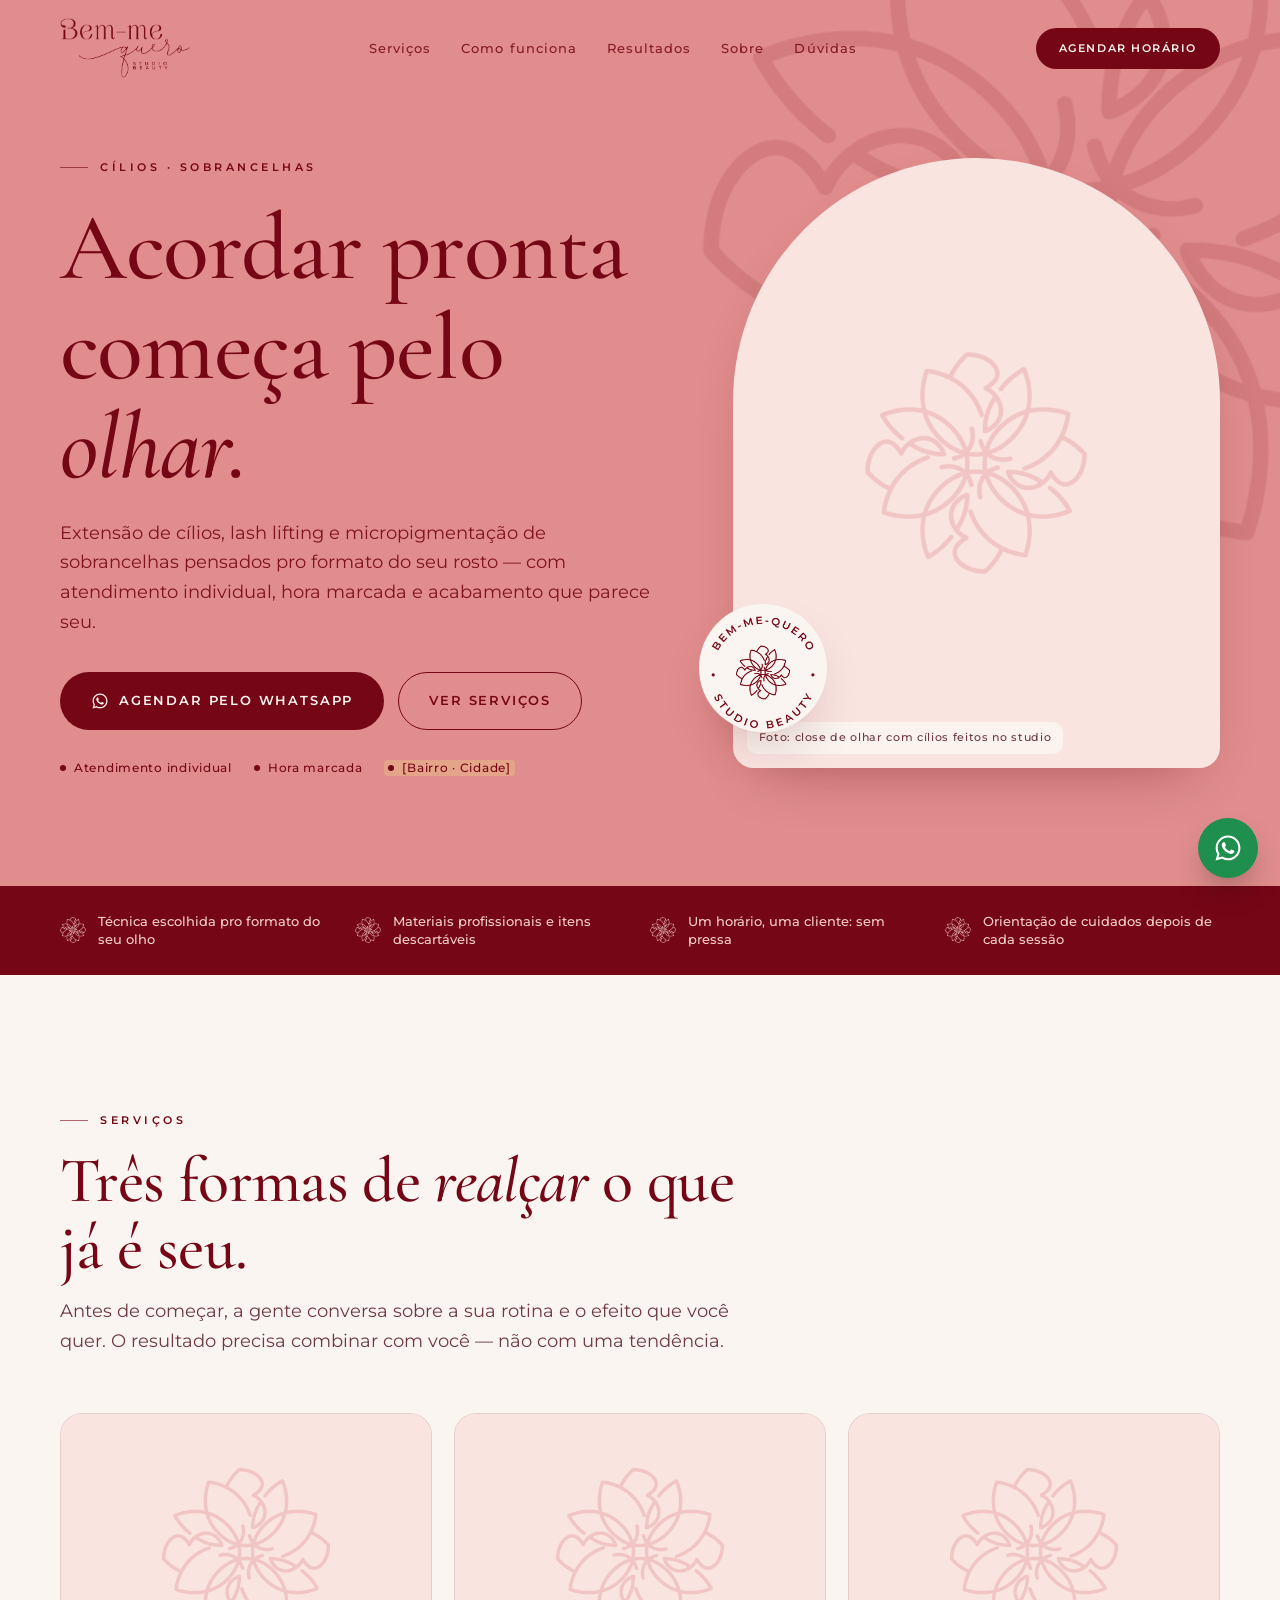
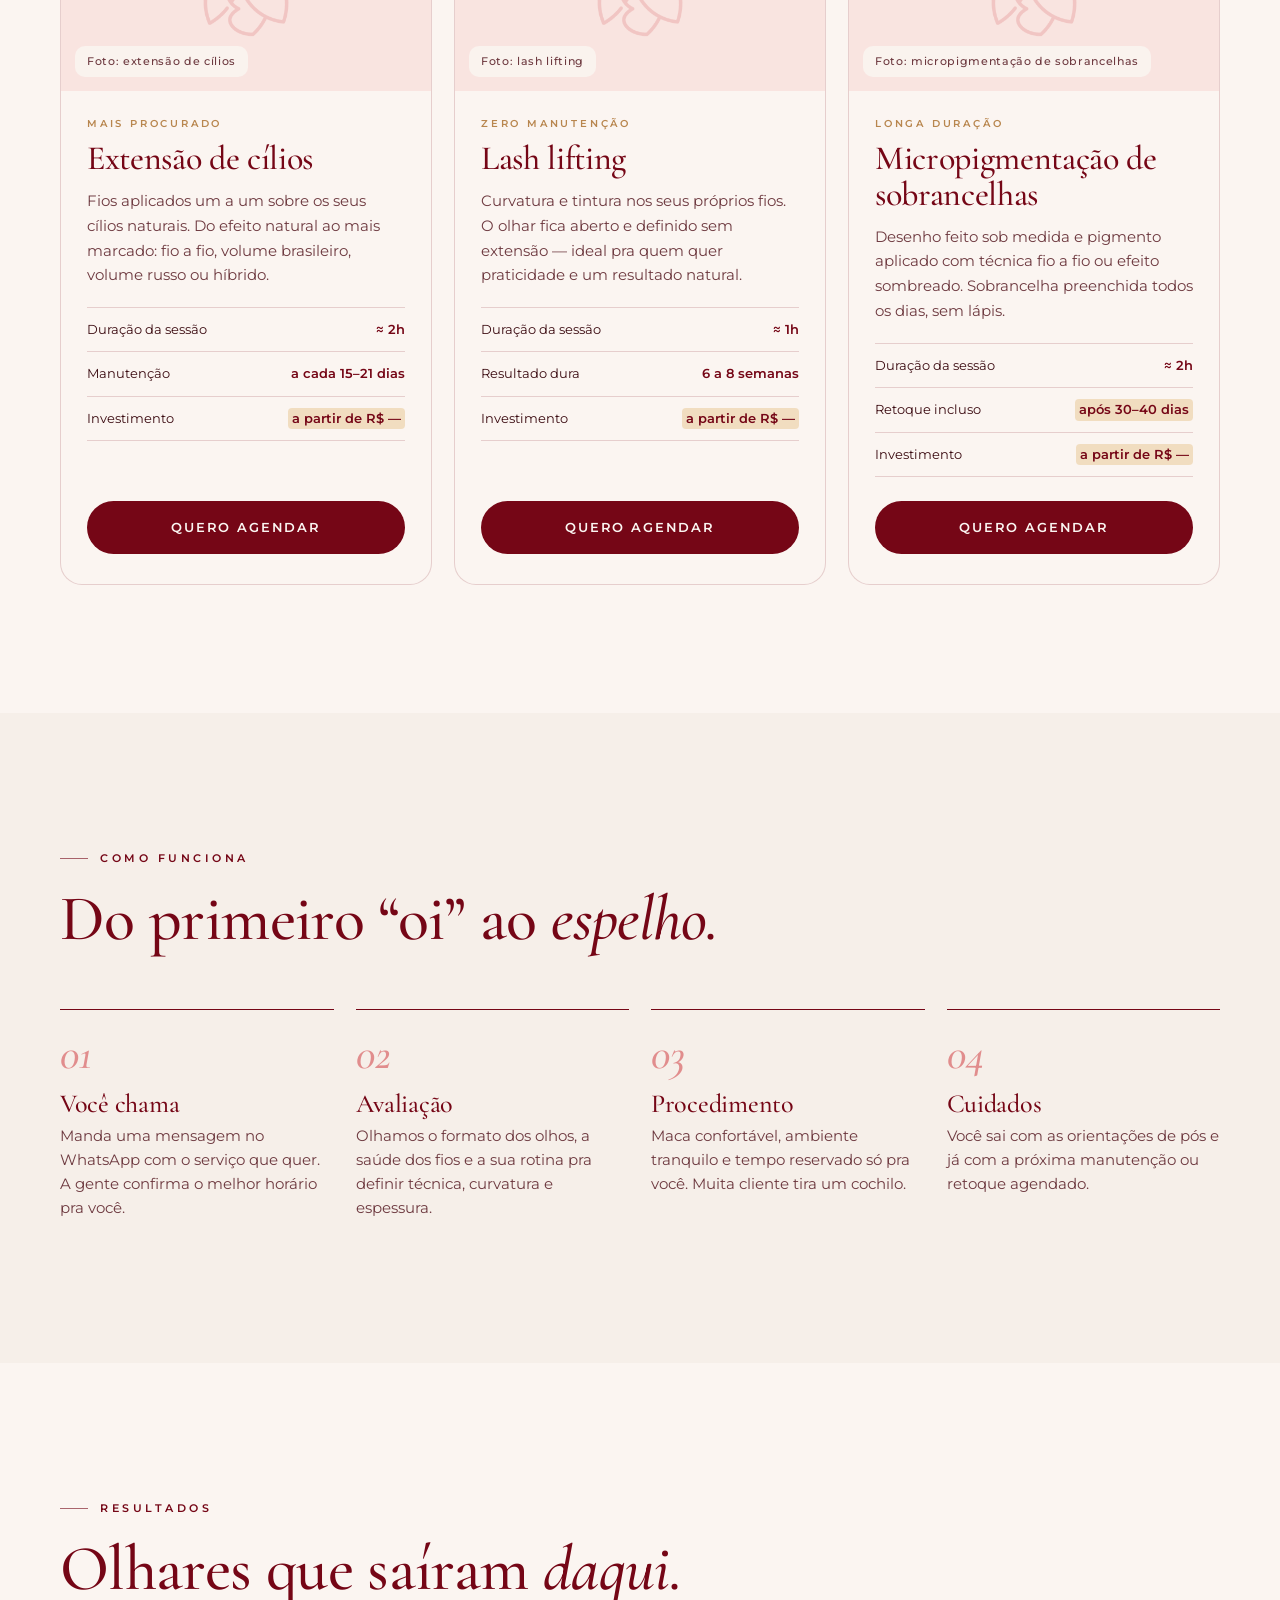
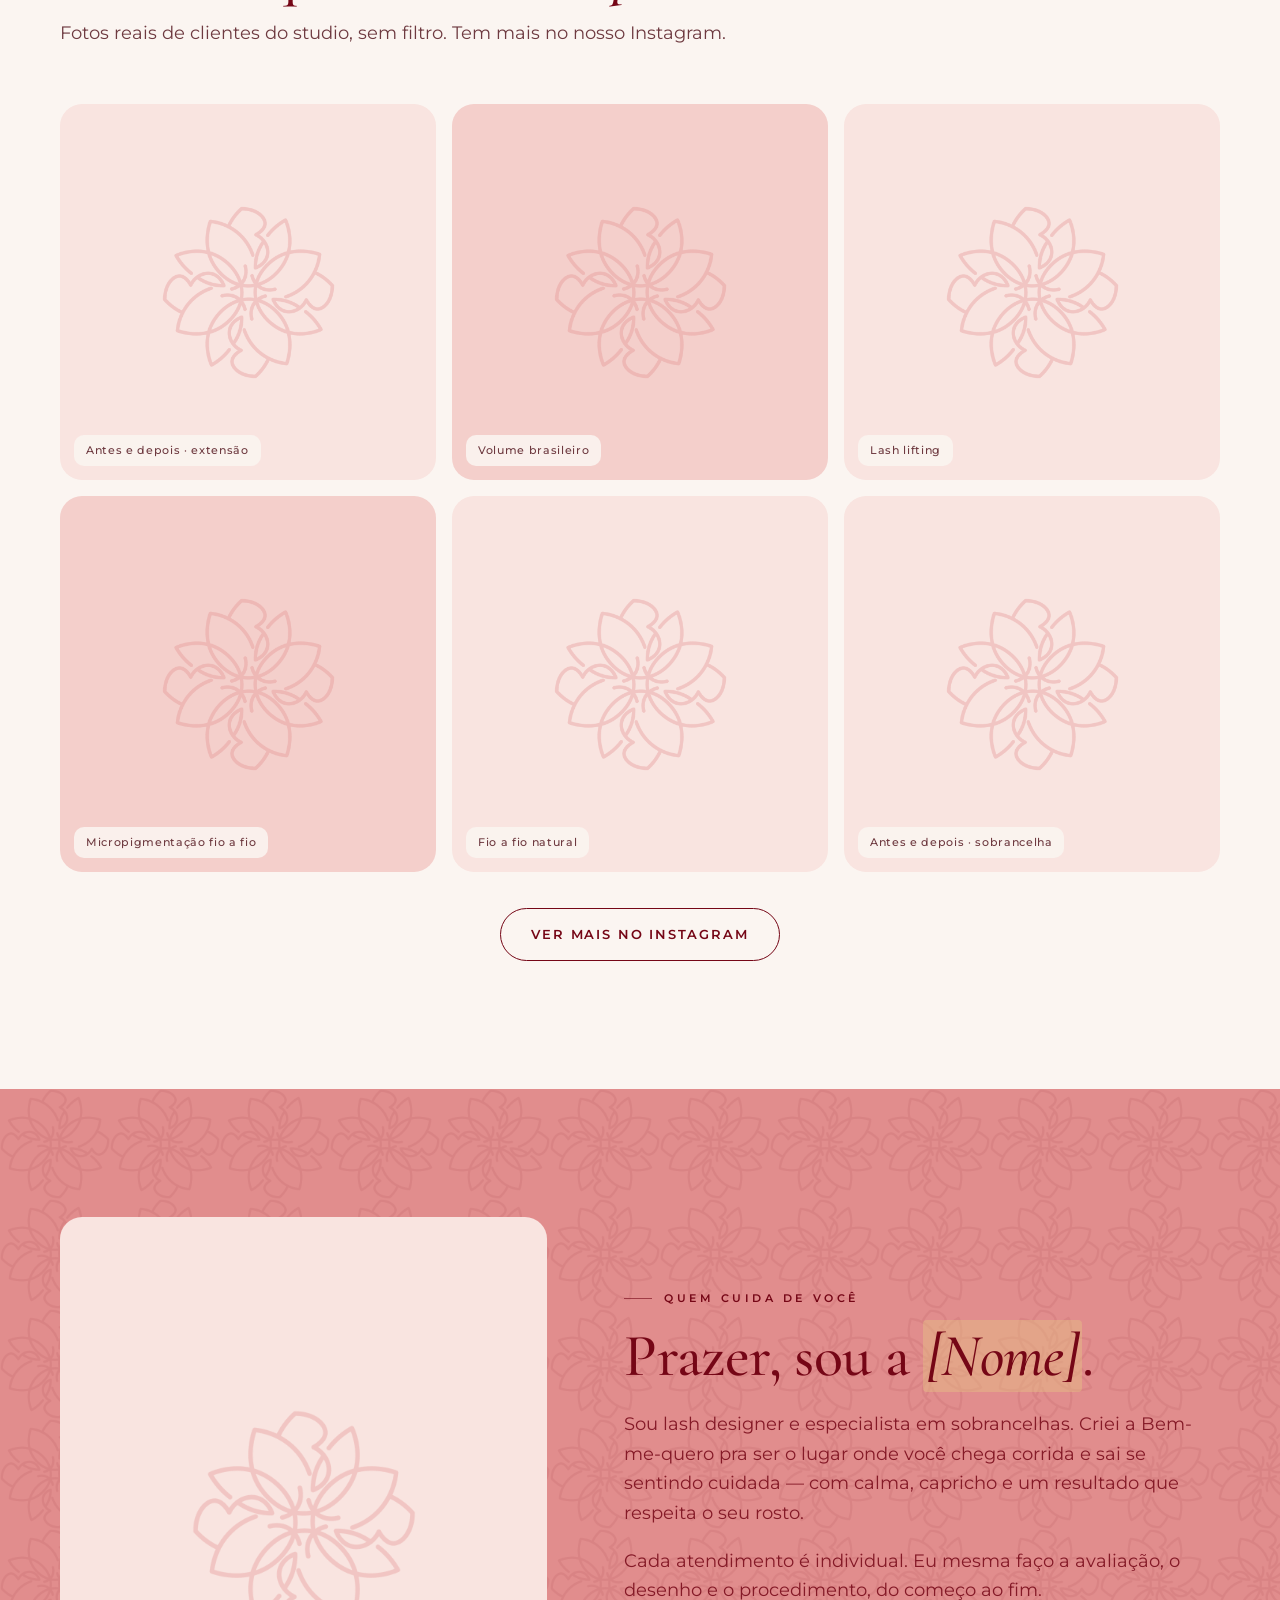
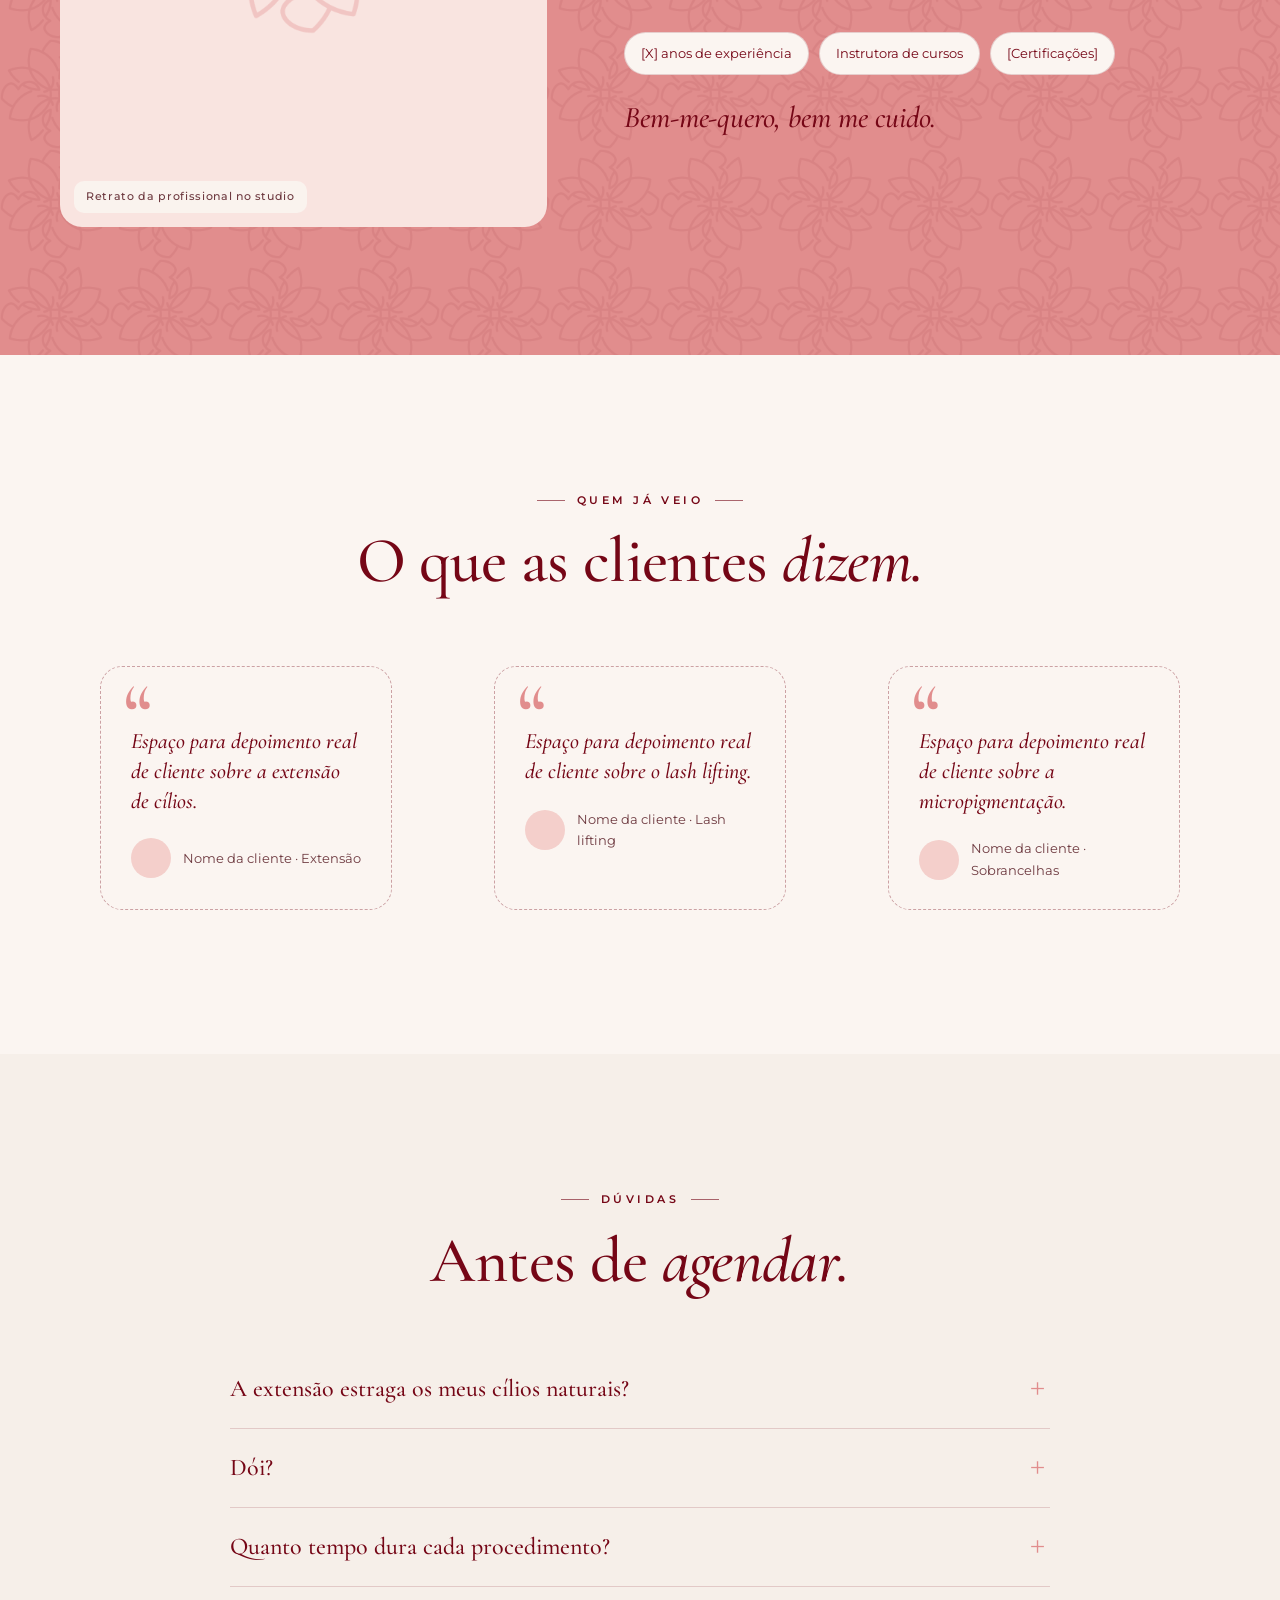
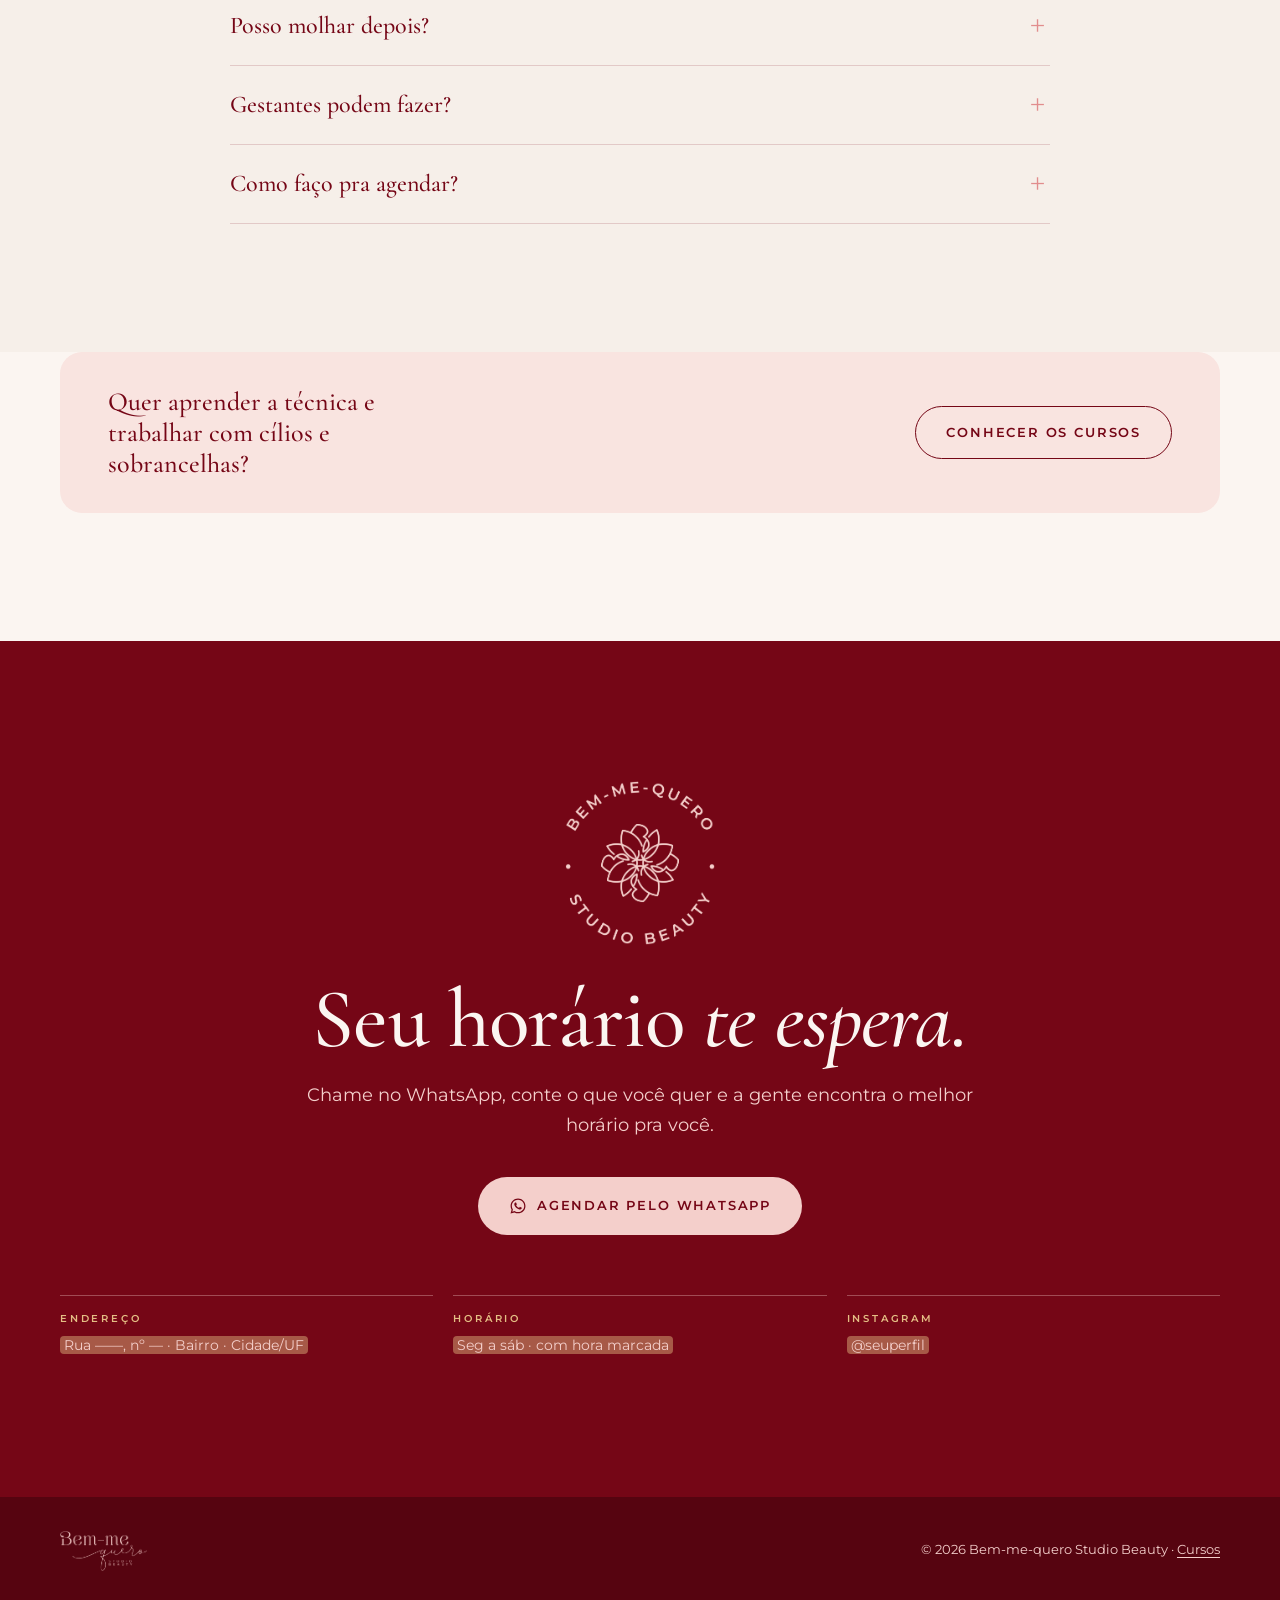
==== index.html @ b0e34afb "LPs Bem-me-quero: serviços e cursos Co-Authored-By: Claude Opus 5.5 <noreply@anthropic.com>" ====
<!doctype html>
<html lang="pt-BR">
<head>
  <meta charset="utf-8">
  <meta name="viewport" content="width=device-width, initial-scale=1">
  <title>Bem-me-quero Studio Beauty · Cílios e sobrancelhas</title>
  <!-- TODO: trocar [CIDADE] pela cidade/bairro do studio -->
  <meta name="description" content="Extensão de cílios, lash lifting e micropigmentação de sobrancelhas com atendimento individual e hora marcada. Agende pelo WhatsApp.">
  <meta name="theme-color" content="#E18D8D">
  <link rel="icon" href="assets/brand/flor-bordo.png">
  <meta property="og:title" content="Bem-me-quero Studio Beauty">
  <meta property="og:description" content="Cílios e sobrancelhas feitos pro seu olhar. Agende pelo WhatsApp.">
  <meta property="og:image" content="assets/brand/logo-bordo.png">
  <link rel="preconnect" href="https://fonts.googleapis.com">
  <link rel="preconnect" href="https://fonts.gstatic.com" crossorigin>
  <link href="https://fonts.googleapis.com/css2?family=Cormorant+Garamond:ital,wght@0,500;0,600;1,500&family=Montserrat:wght@400;500;600&display=swap" rel="stylesheet">
  <link rel="stylesheet" href="styles.css">
</head>
<body>

<svg width="0" height="0" style="position:absolute" aria-hidden="true">
  <symbol id="i-wa" viewBox="0 0 24 24"><path fill="currentColor" d="M12.04 2C6.58 2 2.13 6.45 2.13 11.91c0 1.75.46 3.45 1.32 4.95L2.05 22l5.25-1.38a9.9 9.9 0 0 0 4.74 1.21c5.46 0 9.91-4.45 9.91-9.91S17.5 2 12.04 2Zm0 18.15a8.2 8.2 0 0 1-4.2-1.15l-.3-.18-3.12.82.83-3.04-.2-.31a8.2 8.2 0 0 1-1.26-4.38c0-4.54 3.7-8.24 8.25-8.24 4.54 0 8.24 3.7 8.24 8.24 0 4.55-3.7 8.24-8.24 8.24Zm4.52-6.16c-.25-.12-1.47-.72-1.7-.8-.22-.09-.39-.13-.55.12-.17.25-.64.8-.78.97-.14.16-.29.18-.54.06-.25-.12-1.05-.39-1.99-1.23-.74-.66-1.23-1.47-1.38-1.72-.14-.25-.01-.38.11-.5.11-.11.25-.29.37-.43.13-.15.17-.25.25-.42.08-.16.04-.31-.02-.43-.06-.12-.55-1.33-.76-1.82-.2-.48-.4-.41-.55-.42h-.47c-.16 0-.43.06-.66.31-.22.25-.86.85-.86 2.07 0 1.22.89 2.4 1.01 2.56.12.17 1.75 2.67 4.23 3.74.59.26 1.05.41 1.41.52.59.19 1.13.16 1.56.1.48-.07 1.47-.6 1.67-1.18.21-.58.21-1.07.14-1.18-.06-.1-.22-.16-.47-.28Z"/></symbol>
</svg>

<header class="nav">
  <div class="wrap">
    <a class="nav-logo" href="#topo" aria-label="Bem-me-quero Studio Beauty — início">
      <img class="logo-on-light" src="assets/brand/wordmark-bordo.png" alt="Bem-me-quero Studio Beauty">
    </a>
    <nav aria-label="Principal">
      <ul class="nav-links">
        <li><a href="#servicos">Serviços</a></li>
        <li><a href="#como-funciona">Como funciona</a></li>
        <li><a href="#resultados">Resultados</a></li>
        <li><a href="#sobre">Sobre</a></li>
        <li><a href="#duvidas">Dúvidas</a></li>
      </ul>
    </nav>
    <a class="btn btn-primary" data-wa="Olá! Vim pelo site e quero agendar um horário na Bem-me-quero.">Agendar horário</a>
    <button class="nav-toggle" aria-label="Abrir menu" aria-expanded="false">
      <svg viewBox="0 0 24 24" fill="none" stroke="currentColor" stroke-width="1.5"><path d="M4 7h16M4 12h16M4 17h16"/></svg>
    </button>
  </div>
</header>

<main id="topo">

  <!-- ============ HERO ============ -->
  <section class="hero hero--rosa">
    <img class="hero-flower" src="assets/brand/flor-bordo.png" alt="" aria-hidden="true">
    <div class="wrap">
      <div>
        <span class="eyebrow">Cílios · Sobrancelhas</span>
        <h1>Acordar pronta começa pelo <em>olhar.</em></h1>
        <p class="lead">Extensão de cílios, lash lifting e micropigmentação de sobrancelhas pensados pro formato do seu rosto — com atendimento individual, hora marcada e acabamento que parece seu.</p>
        <div class="hero-ctas">
          <a class="btn btn-primary" data-wa="Olá! Vim pelo site e quero agendar um horário na Bem-me-quero.">
            <svg><use href="#i-wa"/></svg> Agendar pelo WhatsApp
          </a>
          <a class="btn btn-ghost" href="#servicos">Ver serviços</a>
        </div>
        <div class="hero-meta">
          <span>Atendimento individual</span>
          <span>Hora marcada</span>
          <span class="todo">[Bairro · Cidade]</span>
        </div>
      </div>
      <div class="hero-media">
        <!-- TODO: foto real — close de olhar com extensão feita no studio (vertical 4:5) -->
        <div class="ph"><span>Foto: close de olhar com cílios feitos no studio</span></div>
        <div class="hero-badge"><img src="assets/brand/selo-bordo.png" alt=""></div>
      </div>
    </div>
  </section>

  <!-- ============ GARANTIAS ============ -->
  <section class="trust" aria-label="Diferenciais">
    <div class="wrap">
      <ul>
        <li><img src="assets/brand/flor-rosa.png" alt="">Técnica escolhida pro formato do seu olho</li>
        <li><img src="assets/brand/flor-rosa.png" alt="">Materiais profissionais e itens descartáveis</li>
        <li><img src="assets/brand/flor-rosa.png" alt="">Um horário, uma cliente: sem pressa</li>
        <li><img src="assets/brand/flor-rosa.png" alt="">Orientação de cuidados depois de cada sessão</li>
      </ul>
    </div>
  </section>

  <!-- ============ SERVIÇOS ============ -->
  <section class="section" id="servicos">
    <div class="wrap">
      <div class="section-head reveal">
        <span class="eyebrow">Serviços</span>
        <h2>Três formas de <em>realçar</em> o que já é seu.</h2>
        <p class="lead">Antes de começar, a gente conversa sobre a sua rotina e o efeito que você quer. O resultado precisa combinar com você — não com uma tendência.</p>
      </div>

      <!-- TODO: confirmar tempos, durabilidade e valores com a cliente -->
      <div class="cards">
        <article class="card reveal">
          <div class="ph"><span>Foto: extensão de cílios</span></div>
          <div class="card-body">
            <span class="card-tag">Mais procurado</span>
            <h3>Extensão de cílios</h3>
            <p>Fios aplicados um a um sobre os seus cílios naturais. Do efeito natural ao mais marcado: fio a fio, volume brasileiro, volume russo ou híbrido.</p>
            <ul class="facts">
              <li>Duração da sessão <b>≈ 2h</b></li>
              <li>Manutenção <b>a cada 15–21 dias</b></li>
              <li>Investimento <b class="todo">a partir de R$ —</b></li>
            </ul>
            <a class="btn btn-primary btn-block" data-wa="Olá! Quero agendar uma EXTENSÃO DE CÍLIOS. Quais horários vocês têm?">Quero agendar</a>
          </div>
        </article>

        <article class="card reveal">
          <div class="ph"><span>Foto: lash lifting</span></div>
          <div class="card-body">
            <span class="card-tag">Zero manutenção</span>
            <h3>Lash lifting</h3>
            <p>Curvatura e tintura nos seus próprios fios. O olhar fica aberto e definido sem extensão — ideal pra quem quer praticidade e um resultado natural.</p>
            <ul class="facts">
              <li>Duração da sessão <b>≈ 1h</b></li>
              <li>Resultado dura <b>6 a 8 semanas</b></li>
              <li>Investimento <b class="todo">a partir de R$ —</b></li>
            </ul>
            <a class="btn btn-primary btn-block" data-wa="Olá! Quero agendar um LASH LIFTING. Quais horários vocês têm?">Quero agendar</a>
          </div>
        </article>

        <article class="card reveal">
          <div class="ph"><span>Foto: micropigmentação de sobrancelhas</span></div>
          <div class="card-body">
            <span class="card-tag">Longa duração</span>
            <h3>Micropigmentação de sobrancelhas</h3>
            <p>Desenho feito sob medida e pigmento aplicado com técnica fio a fio ou efeito sombreado. Sobrancelha preenchida todos os dias, sem lápis.</p>
            <ul class="facts">
              <li>Duração da sessão <b>≈ 2h</b></li>
              <li>Retoque incluso <b class="todo">após 30–40 dias</b></li>
              <li>Investimento <b class="todo">a partir de R$ —</b></li>
            </ul>
            <a class="btn btn-primary btn-block" data-wa="Olá! Quero saber mais sobre MICROPIGMENTAÇÃO DE SOBRANCELHAS e agendar uma avaliação.">Quero agendar</a>
          </div>
        </article>
      </div>
    </div>
  </section>

  <!-- ============ COMO FUNCIONA ============ -->
  <section class="section bg-papel" id="como-funciona">
    <div class="wrap">
      <div class="section-head reveal">
        <span class="eyebrow">Como funciona</span>
        <h2>Do primeiro “oi” ao <em>espelho.</em></h2>
      </div>
      <ol class="steps reveal">
        <li><h3>Você chama</h3><p>Manda uma mensagem no WhatsApp com o serviço que quer. A gente confirma o melhor horário pra você.</p></li>
        <li><h3>Avaliação</h3><p>Olhamos o formato dos olhos, a saúde dos fios e a sua rotina pra definir técnica, curvatura e espessura.</p></li>
        <li><h3>Procedimento</h3><p>Maca confortável, ambiente tranquilo e tempo reservado só pra você. Muita cliente tira um cochilo.</p></li>
        <li><h3>Cuidados</h3><p>Você sai com as orientações de pós e já com a próxima manutenção ou retoque agendado.</p></li>
      </ol>
    </div>
  </section>

  <!-- ============ RESULTADOS ============ -->
  <section class="section" id="resultados">
    <div class="wrap">
      <div class="section-head reveal">
        <span class="eyebrow">Resultados</span>
        <h2>Olhares que saíram <em>daqui.</em></h2>
        <p class="lead">Fotos reais de clientes do studio, sem filtro. Tem mais no nosso Instagram.</p>
      </div>
      <!-- TODO: 6 fotos reais (quadradas) com autorização das clientes -->
      <div class="gallery reveal">
        <div class="ph"><span>Antes e depois · extensão</span></div>
        <div class="ph"><span>Volume brasileiro</span></div>
        <div class="ph"><span>Lash lifting</span></div>
        <div class="ph"><span>Micropigmentação fio a fio</span></div>
        <div class="ph"><span>Fio a fio natural</span></div>
        <div class="ph"><span>Antes e depois · sobrancelha</span></div>
      </div>
      <div class="center" style="margin-top:36px">
        <a class="btn btn-ghost" href="https://instagram.com/SEUPERFIL" target="_blank" rel="noopener">Ver mais no Instagram</a>
      </div>
    </div>
  </section>

  <!-- ============ SOBRE ============ -->
  <section class="section bg-rosa pattern" id="sobre">
    <div class="wrap split">
      <!-- TODO: retrato da profissional (vertical 4:5) -->
      <div class="ph reveal"><span>Retrato da profissional no studio</span></div>
      <div class="reveal">
        <span class="eyebrow">Quem cuida de você</span>
        <h2>Prazer, sou a <em class="todo">[Nome]</em>.</h2>
        <p class="lead">Sou lash designer e especialista em sobrancelhas. Criei a Bem-me-quero pra ser o lugar onde você chega corrida e sai se sentindo cuidada — com calma, capricho e um resultado que respeita o seu rosto.</p>
        <p class="lead">Cada atendimento é individual. Eu mesma faço a avaliação, o desenho e o procedimento, do começo ao fim.</p>
        <ul class="pill-list">
          <li class="todo">[X] anos de experiência</li>
          <li>Instrutora de cursos</li>
          <li class="todo">[Certificações]</li>
        </ul>
        <p class="sig">Bem-me-quero, bem me cuido.</p>
      </div>
    </div>
  </section>

  <!-- ============ DEPOIMENTOS ============ -->
  <section class="section" id="depoimentos">
    <div class="wrap">
      <div class="section-head center reveal">
        <span class="eyebrow">Quem já veio</span>
        <h2>O que as clientes <em>dizem.</em></h2>
      </div>
      <!-- TODO: substituir por depoimentos reais (print do Google/Instagram/WhatsApp, com autorização) -->
      <div class="quotes">
        <blockquote class="quote reveal"><p>Espaço para depoimento real de cliente sobre a extensão de cílios.</p><footer><i></i>Nome da cliente · Extensão</footer></blockquote>
        <blockquote class="quote reveal"><p>Espaço para depoimento real de cliente sobre o lash lifting.</p><footer><i></i>Nome da cliente · Lash lifting</footer></blockquote>
        <blockquote class="quote reveal"><p>Espaço para depoimento real de cliente sobre a micropigmentação.</p><footer><i></i>Nome da cliente · Sobrancelhas</footer></blockquote>
      </div>
    </div>
  </section>

  <!-- ============ FAQ ============ -->
  <section class="section bg-papel" id="duvidas">
    <div class="wrap">
      <div class="section-head center reveal">
        <span class="eyebrow">Dúvidas</span>
        <h2>Antes de <em>agendar.</em></h2>
      </div>
      <div class="faq reveal">
        <details><summary>A extensão estraga os meus cílios naturais?</summary><p>Não, quando a aplicação é bem feita. Cada fio sintético é colado em um único fio natural, com peso e espessura compatíveis. O que prejudica é arrancar a extensão em casa — a remoção deve ser feita no studio.</p></details>
        <details><summary>Dói?</summary><p>A extensão e o lash lifting não doem: você fica de olhos fechados e relaxada. Na micropigmentação há um desconforto leve, que varia de pessoa pra pessoa.</p></details>
        <details><summary>Quanto tempo dura cada procedimento?</summary><p>Extensão: manutenção a cada 15 a 21 dias. Lash lifting: de 6 a 8 semanas. Micropigmentação: de 1 a 2 anos, dependendo da pele e dos cuidados.</p></details>
        <details><summary>Posso molhar depois?</summary><p>Nas primeiras 24 horas, evite água e vapor nos cílios. Depois disso, a vida segue normal — você recebe todas as orientações de cuidado no dia.</p></details>
        <details><summary>Gestantes podem fazer?</summary><p>Cada caso é avaliado individualmente. A micropigmentação não é indicada durante a gestação e a amamentação. Pra extensão e lash lifting, fale com a gente antes de agendar.</p></details>
        <details><summary>Como faço pra agendar?</summary><p>É só chamar no WhatsApp. A gente te passa os horários livres e confirma o agendamento por lá mesmo.</p></details>
      </div>
    </div>
  </section>

  <!-- ============ CURSOS (ponte) ============ -->
  <section class="section" style="padding-block: 0 clamp(72px,10vw,128px)">
    <div class="wrap">
      <div class="cross reveal">
        <p>Quer aprender a técnica e trabalhar com cílios e sobrancelhas?</p>
        <a class="btn btn-ghost" href="cursos.html">Conhecer os cursos</a>
      </div>
    </div>
  </section>

  <!-- ============ CTA FINAL ============ -->
  <section class="final bg-bordo" id="agendar">
    <div class="wrap">
      <img class="selo reveal" src="assets/brand/selo-rosa.png" alt="Bem-me-quero Studio Beauty">
      <h2 class="reveal">Seu horário <em>te espera.</em></h2>
      <p class="lead reveal">Chame no WhatsApp, conte o que você quer e a gente encontra o melhor horário pra você.</p>
      <div class="hero-ctas reveal">
        <a class="btn btn-light" data-wa="Olá! Vim pelo site e quero agendar um horário na Bem-me-quero.">
          <svg><use href="#i-wa"/></svg> Agendar pelo WhatsApp
        </a>
      </div>
      <!-- TODO: endereço, horário e Instagram reais -->
      <div class="contact-grid reveal">
        <div><b>Endereço</b><span class="todo">Rua ——, nº — · Bairro · Cidade/UF</span></div>
        <div><b>Horário</b><span class="todo">Seg a sáb · com hora marcada</span></div>
        <div><b>Instagram</b><a href="https://instagram.com/SEUPERFIL" target="_blank" rel="noopener" class="todo">@seuperfil</a></div>
      </div>
    </div>
  </section>
</main>

<footer class="footer">
  <div class="wrap">
    <img src="assets/brand/wordmark-rosa.png" alt="Bem-me-quero Studio Beauty">
    <span>© 2026 Bem-me-quero Studio Beauty · <a href="cursos.html">Cursos</a></span>
  </div>
</footer>

<a class="fab" data-wa="Olá! Vim pelo site e quero agendar um horário na Bem-me-quero." aria-label="Falar no WhatsApp"><svg><use href="#i-wa"/></svg></a>
<div class="mbar"><a class="btn btn-primary" data-wa="Olá! Vim pelo site e quero agendar um horário na Bem-me-quero."><svg><use href="#i-wa"/></svg> Agendar pelo WhatsApp</a></div>

<script src="script.js"></script>
</body>
</html>
---- styles.css ----
/* Bem-me-quero Studio Beauty — estilos compartilhados das duas LPs
   Cores e tipos saem só de :root. Nenhum componente declara cor literal. */

:root {
  /* Marca (amostradas dos arquivos da logo) */
  --bordo: #750616;
  --bordo-escuro: #560410;
  --rosa: #E18D8D;
  --rosa-claro: #F4CFCB;
  --rosa-nevoa: #F9E4E0;
  --blush: #FBF5F1;
  --papel: #F6EFE9;
  --ouro-1: #6B3A10;
  --ouro-2: #B8864E;
  --ouro-3: #E4BE84;
  --ouro: linear-gradient(90deg, var(--ouro-1), var(--ouro-2) 55%, var(--ouro-3));
  --ouro-claro: linear-gradient(90deg, #C99A62, #F0D3A0);

  /* Papéis */
  --bg: var(--blush);
  --ink: #3A0A10;
  --ink-soft: #6E3A40;
  --line: rgba(117, 6, 22, .16);
  --whats: #1F8F4E;

  /* Tipo */
  --serif: "Cormorant Garamond", "Times New Roman", serif;
  --sans: "Montserrat", system-ui, sans-serif;

  --wrap: 1160px;
  --gutter: clamp(16px, 5vw, 40px);
  --radius: 22px;
  --shadow: 0 24px 60px -30px rgba(86, 4, 16, .45);
}

*, *::before, *::after { box-sizing: border-box; }
html { scroll-behavior: smooth; }
body {
  margin: 0;
  background: var(--bg);
  color: var(--ink);
  font: 400 16px/1.65 var(--sans);
  -webkit-font-smoothing: antialiased;
  overflow-x: hidden;
}
img { max-width: 100%; display: block; }
a { color: inherit; }
h1, h2, h3 { font-family: var(--serif); font-weight: 500; line-height: 1.05; margin: 0; letter-spacing: -.01em; }
h1 em, h2 em, h3 em { font-style: italic; font-weight: 500; }
p { margin: 0 0 1em; }

.wrap { width: min(var(--wrap), 100% - 2 * var(--gutter)); margin-inline: auto; }
.eyebrow {
  font: 600 11px/1 var(--sans);
  letter-spacing: .32em;
  text-transform: uppercase;
  color: var(--bordo);
  display: inline-flex; align-items: center; gap: 12px;
}
.eyebrow::before { content: ""; width: 28px; height: 1px; background: currentColor; opacity: .6; }
.lead { font-size: clamp(16px, 1.6vw, 18px); color: var(--ink-soft); max-width: 58ch; }
.section { padding: clamp(72px, 10vw, 128px) 0; position: relative; }
.section-head { max-width: 720px; margin-bottom: clamp(36px, 5vw, 56px); }
.section-head h2 { font-size: clamp(38px, 5.4vw, 64px); margin: 18px 0 16px; color: var(--bordo); }
.center { text-align: center; margin-inline: auto; }
.center .eyebrow::after { content: ""; width: 28px; height: 1px; background: currentColor; opacity: .6; }

/* ---------- Botões ---------- */
.btn {
  display: inline-flex; align-items: center; justify-content: center; gap: 10px;
  font: 600 13px/1 var(--sans); letter-spacing: .14em; text-transform: uppercase;
  text-decoration: none; padding: 19px 30px; border-radius: 999px;
  border: 1px solid transparent; cursor: pointer;
  transition: transform .25s ease, background .25s ease, color .25s ease, box-shadow .25s ease;
}
.btn:hover { transform: translateY(-2px); }
.btn svg { width: 18px; height: 18px; flex: none; }
.btn-primary { background: var(--bordo); color: var(--blush); box-shadow: var(--shadow); }
.btn-primary:hover { background: var(--bordo-escuro); }
.btn-ghost { border-color: currentColor; color: var(--bordo); background: transparent; }
.btn-ghost:hover { background: var(--bordo); color: var(--blush); border-color: var(--bordo); }
.btn-light { background: var(--rosa-claro); color: var(--bordo); }
.btn-light:hover { background: var(--blush); }
.btn-block { width: 100%; }

/* ---------- Nav ---------- */
.nav {
  position: fixed; inset: 0 0 auto; z-index: 50;
  transition: background .3s ease, box-shadow .3s ease, padding .3s ease;
  padding: 18px 0;
}
.nav.is-solid { background: color-mix(in srgb, var(--blush) 92%, transparent); backdrop-filter: blur(10px); box-shadow: 0 1px 0 var(--line); padding: 10px 0; }
.nav .wrap { display: flex; align-items: center; justify-content: space-between; gap: 24px; }
.nav-logo img { height: 60px; width: auto; }
.nav.is-solid .nav-logo img { height: 50px; }
.nav-links { display: flex; gap: 30px; list-style: none; margin: 0; padding: 0; }
.nav-links a { text-decoration: none; font: 500 13px/1 var(--sans); letter-spacing: .08em; color: var(--bordo); opacity: .85; }
.nav-links a:hover { opacity: 1; }
.nav .btn { padding: 14px 22px; font-size: 11px; }
.nav-toggle { display: none; background: none; border: 0; padding: 8px; color: var(--bordo); cursor: pointer; }
.nav-toggle svg { width: 26px; height: 26px; }
.nav--dark:not(.is-solid) .nav-links a,
.nav--dark:not(.is-solid) .nav-toggle { color: var(--rosa-claro); }
.nav--dark:not(.is-solid) .btn-primary { background: var(--rosa-claro); color: var(--bordo); }

@media (max-width: 900px) {
  .nav-links, .nav .btn { display: none; }
  .nav-toggle { display: block; }
  .nav.is-open { background: var(--blush); box-shadow: 0 1px 0 var(--line); }
  .nav.is-open .nav-links {
    display: flex; flex-direction: column; gap: 0;
    position: absolute; top: 100%; left: 0; right: 0; background: var(--blush);
    padding: 8px var(--gutter) 24px; box-shadow: 0 20px 30px -20px rgba(86,4,16,.3);
  }
  .nav.is-open .nav-links a { display: block; padding: 16px 0; border-bottom: 1px solid var(--line); font-size: 15px; color: var(--bordo); }
  .nav.is-open .nav-toggle { color: var(--bordo); }
  .nav.is-open .nav-logo .logo-on-dark { display: none; }
  .nav.is-open .nav-logo .logo-on-light { display: block; }
}
.logo-on-dark { display: none; }
.nav--dark:not(.is-solid) .logo-on-dark { display: block; }
.nav--dark:not(.is-solid) .logo-on-light { display: none; }

/* ---------- Placeholder de foto ---------- */
.ph {
  position: relative; overflow: hidden; border-radius: var(--radius);
  background: var(--rosa-nevoa);
  display: flex; align-items: flex-end;
  min-height: 220px;
}
.ph::before {
  content: ""; position: absolute; inset: 0;
  background: url("assets/brand/flor-rosa-forte.png") center / 46% no-repeat;
  opacity: .35;
}
.ph span {
  position: relative; margin: 14px; padding: 8px 12px; border-radius: 10px;
  background: color-mix(in srgb, var(--blush) 88%, transparent);
  font: 500 11px/1.4 var(--sans); letter-spacing: .06em; color: var(--ink-soft);
}
.ph img { position: absolute; inset: 0; width: 100%; height: 100%; object-fit: cover; }
.ph--dark { background: color-mix(in srgb, var(--bordo) 70%, var(--rosa)); }
.ph--dark::before { background-image: url("assets/brand/flor-rosa.png"); opacity: .25; }

/* ---------- Hero ---------- */
.hero { position: relative; overflow: hidden; padding: 150px 0 clamp(72px, 9vw, 110px); }
.hero--rosa { background: var(--rosa); }
.hero--bordo { background: var(--bordo); color: var(--rosa-claro); }
.hero .wrap { display: grid; grid-template-columns: 1.1fr .9fr; gap: clamp(32px, 6vw, 80px); align-items: center; }
.hero h1 { font-size: clamp(48px, 7.4vw, 96px); color: var(--bordo); margin: 22px 0 22px; }
.hero--bordo h1 { color: var(--blush); }
.hero--bordo h1 em { background: var(--ouro-claro); -webkit-background-clip: text; background-clip: text; color: transparent; padding-right: .06em; }
.hero .lead { color: var(--bordo); opacity: .9; }
.hero--bordo .lead { color: var(--rosa-claro); }
.hero--bordo .eyebrow { color: var(--ouro-3); }
.hero-ctas { display: flex; flex-wrap: wrap; gap: 14px; margin-top: 34px; }
.hero--bordo .btn-ghost { color: var(--rosa-claro); }
.hero--bordo .btn-ghost:hover { background: var(--rosa-claro); color: var(--bordo); border-color: var(--rosa-claro); }
.hero-flower {
  position: absolute; width: min(760px, 90vw); right: -14%; top: -18%;
  opacity: .12; pointer-events: none; animation: spin 140s linear infinite;
}
@keyframes spin { to { transform: rotate(360deg); } }
.hero-media { position: relative; }
.hero-media .ph { aspect-ratio: 4 / 5; border-radius: 260px 260px var(--radius) var(--radius); box-shadow: var(--shadow); }
.hero-badge {
  position: absolute; left: -34px; bottom: 36px; width: 128px; height: 128px;
  border-radius: 50%; background: var(--blush); display: grid; place-items: center;
  box-shadow: var(--shadow); padding: 12px;
}
.hero--bordo .hero-badge { background: var(--bordo-escuro); }
.hero-badge img { width: 100%; }
.hero-meta { display: flex; flex-wrap: wrap; gap: 10px 22px; margin-top: 30px; font: 500 12px/1.4 var(--sans); letter-spacing: .06em; color: var(--bordo); }
.hero--bordo .hero-meta { color: var(--rosa-claro); }
.hero-meta span { display: inline-flex; align-items: center; gap: 8px; }
.hero-meta span::before { content: ""; width: 6px; height: 6px; border-radius: 50%; background: currentColor; }

@media (max-width: 900px) {
  .hero { padding-top: 120px; }
  .hero .wrap { grid-template-columns: 1fr; }
  .hero-media { max-width: 420px; margin-inline: auto; width: 100%; }
  .hero-badge { left: -8px; width: 104px; height: 104px; }
}

/* ---------- Faixa de garantias ---------- */
.trust { background: var(--bordo); color: var(--rosa-claro); padding: 26px 0; }
.trust ul { list-style: none; margin: 0; padding: 0; display: grid; grid-template-columns: repeat(4, 1fr); gap: 20px; }
.trust li { display: flex; gap: 12px; align-items: center; font: 500 13px/1.4 var(--sans); }
.trust li img { width: 26px; height: 26px; flex: none; opacity: .9; }
@media (max-width: 900px) { .trust ul { grid-template-columns: 1fr 1fr; } }
@media (max-width: 520px) { .trust ul { grid-template-columns: 1fr; } }

/* ---------- Cards de serviço / curso ---------- */
.cards { display: grid; grid-template-columns: repeat(3, 1fr); gap: 22px; }
.card {
  background: var(--blush); border: 1px solid var(--line); border-radius: var(--radius);
  overflow: hidden; display: flex; flex-direction: column;
  transition: transform .35s ease, box-shadow .35s ease;
}
.card:hover { transform: translateY(-6px); box-shadow: var(--shadow); }
.card .ph { border-radius: 0; aspect-ratio: 4 / 3; min-height: 0; }
.card-body { padding: 28px 26px 30px; display: flex; flex-direction: column; flex: 1; }
.card-tag { font: 600 10px/1 var(--sans); letter-spacing: .28em; text-transform: uppercase; color: var(--ouro-2); }
.card h3 { font-size: 34px; color: var(--bordo); margin: 12px 0 12px; }
.card p { color: var(--ink-soft); font-size: 15px; }
.facts { list-style: none; padding: 0; margin: 4px 0 24px; border-top: 1px solid var(--line); }
.facts li { display: flex; justify-content: space-between; gap: 12px; padding: 11px 0; border-bottom: 1px solid var(--line); font-size: 13px; }
.facts li b { font-weight: 600; color: var(--bordo); text-align: right; }
.card .btn { margin-top: auto; }
@media (max-width: 960px) { .cards { grid-template-columns: 1fr; max-width: 560px; margin-inline: auto; } }

/* ---------- Passos ---------- */
.steps { display: grid; grid-template-columns: repeat(4, 1fr); gap: 22px; counter-reset: step; list-style: none; padding: 0; margin: 0; }
.steps li { counter-increment: step; padding-top: 22px; border-top: 1px solid var(--bordo); }
.steps li::before { content: "0" counter(step); display: block; font: 500 italic 44px/1 var(--serif); color: var(--rosa); margin-bottom: 14px; }
.steps h3 { font-size: 26px; color: var(--bordo); margin-bottom: 8px; }
.steps p { color: var(--ink-soft); font-size: 14.5px; }
@media (max-width: 900px) { .steps { grid-template-columns: 1fr 1fr; } }
@media (max-width: 520px) { .steps { grid-template-columns: 1fr; } }

/* ---------- Galeria ---------- */
.gallery { display: grid; grid-template-columns: repeat(3, 1fr); gap: 16px; }
.gallery .ph { aspect-ratio: 1; min-height: 0; }
.gallery .ph:nth-child(2), .gallery .ph:nth-child(4) { background: var(--rosa-claro); }
@media (max-width: 700px) { .gallery { grid-template-columns: 1fr 1fr; gap: 10px; } }

/* ---------- Split (sobre / instrutora) ---------- */
.split { display: grid; grid-template-columns: .9fr 1.1fr; gap: clamp(32px, 6vw, 88px); align-items: center; }
.split .ph { aspect-ratio: 4 / 5; }
.split h2 { font-size: clamp(38px, 5.2vw, 60px); color: var(--bordo); margin: 18px 0 22px; }
.split .sig { font: italic 500 30px/1 var(--serif); color: var(--bordo); margin-top: 28px; }
.pill-list { display: flex; flex-wrap: wrap; gap: 10px; list-style: none; padding: 0; margin: 26px 0 0; }
.pill-list li { padding: 10px 16px; border: 1px solid var(--line); border-radius: 999px; font-size: 13px; color: var(--bordo); background: var(--blush); }
@media (max-width: 860px) { .split { grid-template-columns: 1fr; } .split .ph { max-width: 440px; } }

/* ---------- Seções coloridas ---------- */
.bg-rosa { background: var(--rosa); }
.bg-rosa .section-head h2, .bg-rosa .eyebrow { color: var(--bordo); }
.bg-rosa .lead { color: var(--bordo); opacity: .85; }
.bg-papel { background: var(--papel); }
.bg-bordo { background: var(--bordo); color: var(--rosa-claro); }
.bg-bordo .section-head h2, .bg-bordo h2, .bg-bordo h3 { color: var(--blush); }
.bg-bordo .eyebrow { color: var(--ouro-3); }
.bg-bordo .lead { color: var(--rosa-claro); }
.pattern {
  background-image: url("assets/brand/flor-bordo.png");
  background-size: 120px; background-repeat: space;
}
.bg-rosa.pattern { background-color: var(--rosa); background-image: none; position: relative; isolation: isolate; }
.bg-rosa.pattern::before {
  content: ""; position: absolute; inset: 0; z-index: -1;
  background: url("assets/brand/flor-bordo.png") 0 0 / 110px; opacity: .07;
}

/* ---------- Depoimentos ---------- */
.quotes { display: grid; grid-template-columns: repeat(3, 1fr); gap: 22px; }
.quote {
  background: var(--blush); border-radius: var(--radius); padding: 34px 30px 28px; position: relative;
  border: 1px dashed color-mix(in srgb, var(--bordo) 35%, transparent);
}
.quote::before { content: "“"; position: absolute; top: 4px; left: 22px; font: 500 86px/1 var(--serif); color: var(--rosa); }
.quote p { font: italic 500 22px/1.35 var(--serif); color: var(--bordo); margin-top: 26px; }
.quote footer { font-size: 13px; color: var(--ink-soft); display: flex; align-items: center; gap: 12px; margin-top: 18px; }
.quote footer i { width: 40px; height: 40px; border-radius: 50%; background: var(--rosa-claro); flex: none; }
.bg-bordo .quote { background: var(--bordo-escuro); border-color: color-mix(in srgb, var(--rosa-claro) 30%, transparent); }
.bg-bordo .quote p { color: var(--blush); }
.bg-bordo .quote footer { color: var(--rosa-claro); }
@media (max-width: 900px) { .quotes { grid-template-columns: 1fr; max-width: 560px; margin-inline: auto; } }

/* ---------- FAQ ---------- */
.faq { max-width: 820px; margin-inline: auto; }
.faq details { border-bottom: 1px solid var(--line); }
.faq summary {
  list-style: none; cursor: pointer; padding: 24px 44px 24px 0; position: relative;
  font: 500 24px/1.25 var(--serif); color: var(--bordo);
}
.faq summary::-webkit-details-marker { display: none; }
.faq summary::after {
  content: "+"; position: absolute; right: 4px; top: 50%; transform: translateY(-50%);
  font: 300 30px/1 var(--sans); color: var(--rosa); transition: transform .25s ease;
}
.faq details[open] summary::after { transform: translateY(-50%) rotate(45deg); }
.faq details p { color: var(--ink-soft); padding: 0 44px 20px 0; margin: 0; }

/* ---------- CTA final ---------- */
.final { text-align: center; padding: clamp(84px, 11vw, 140px) 0; position: relative; overflow: hidden; }
.final .selo { width: 150px; margin: 0 auto 30px; }
.final h2 { font-size: clamp(44px, 6.6vw, 84px); margin-bottom: 18px; }
.final .lead { margin: 0 auto 36px; }
.final .hero-ctas { justify-content: center; }
.contact-grid { display: grid; grid-template-columns: repeat(3, 1fr); gap: 20px; margin-top: 60px; text-align: left; }
.contact-grid div { border-top: 1px solid color-mix(in srgb, var(--rosa-claro) 35%, transparent); padding-top: 18px; font-size: 14px; }
.contact-grid b { display: block; font: 600 10px/1 var(--sans); letter-spacing: .28em; text-transform: uppercase; color: var(--ouro-3); margin-bottom: 10px; }
.contact-grid a { text-decoration: none; }
@media (max-width: 760px) { .contact-grid { grid-template-columns: 1fr; } }

/* ---------- Footer ---------- */
.footer { background: var(--bordo-escuro); color: var(--rosa-claro); padding: 34px 0 110px; font-size: 12.5px; }
.footer .wrap { display: flex; flex-wrap: wrap; gap: 16px 30px; align-items: center; justify-content: space-between; }
.footer img { height: 40px; width: auto; }
.footer a { text-decoration: none; border-bottom: 1px solid currentColor; }
@media (min-width: 901px) { .footer { padding-bottom: 34px; } }

/* ---------- WhatsApp flutuante / barra mobile ---------- */
.fab {
  position: fixed; right: 22px; bottom: 22px; z-index: 60; width: 60px; height: 60px; border-radius: 50%;
  background: var(--whats); color: #fff; display: grid; place-items: center; box-shadow: 0 16px 34px -12px rgba(0,0,0,.45);
  transition: transform .25s ease;
}
.fab:hover { transform: scale(1.06); }
.fab svg { width: 30px; height: 30px; }
.mbar { display: none; }
@media (max-width: 900px) {
  .fab { display: none; }
  .mbar {
    display: flex; position: fixed; inset: auto 0 0; z-index: 60; padding: 12px var(--gutter) calc(12px + env(safe-area-inset-bottom));
    background: color-mix(in srgb, var(--blush) 94%, transparent); backdrop-filter: blur(10px); box-shadow: 0 -1px 0 var(--line);
    transform: translateY(110%); transition: transform .35s ease;
  }
  .mbar.is-on { transform: none; }
  .mbar .btn { width: 100%; }
}

/* ---------- Oferta (cursos) ---------- */
.offer {
  max-width: 560px; margin: 0 auto; background: var(--blush); color: var(--ink); border-radius: 28px;
  padding: clamp(32px, 5vw, 48px); text-align: center; box-shadow: 0 40px 80px -40px rgba(0,0,0,.6); position: relative;
}
.offer::before { content: ""; position: absolute; inset: 0; border-radius: inherit; padding: 1.5px; background: var(--ouro);
  -webkit-mask: linear-gradient(#000 0 0) content-box, linear-gradient(#000 0 0); -webkit-mask-composite: xor; mask-composite: exclude; pointer-events: none; }
.offer .card-tag { display: block; }
.offer h3 { font-size: 40px; color: var(--bordo); margin: 14px 0 6px; }
.offer .price { font: 500 64px/1 var(--serif); color: var(--bordo); margin: 22px 0 4px; }
.offer .price small { font: 500 16px/1 var(--sans); vertical-align: super; margin-right: 4px; }
.offer .price-note { font-size: 13px; color: var(--ink-soft); margin-bottom: 26px; }
.offer ul { list-style: none; padding: 0; margin: 0 0 28px; text-align: left; }
.offer li { padding: 11px 0 11px 30px; border-bottom: 1px solid var(--line); font-size: 14.5px; position: relative; }
.offer li::before { content: ""; position: absolute; left: 2px; top: 15px; width: 14px; height: 14px; background: url("assets/brand/flor-bordo.png") center / contain no-repeat; }
.offer .next { display: flex; justify-content: center; gap: 10px 22px; flex-wrap: wrap; margin-top: 18px; font-size: 12.5px; color: var(--ink-soft); }
.offer-tabs { display: flex; justify-content: center; gap: 8px; flex-wrap: wrap; margin-bottom: 34px; }
.offer-tabs button {
  font: 600 11px/1 var(--sans); letter-spacing: .14em; text-transform: uppercase; cursor: pointer;
  padding: 13px 18px; border-radius: 999px; border: 1px solid color-mix(in srgb, var(--rosa-claro) 45%, transparent);
  background: transparent; color: var(--rosa-claro);
}
.offer-tabs button[aria-selected="true"] { background: var(--rosa-claro); color: var(--bordo); border-color: var(--rosa-claro); }

/* ---------- Módulos (cursos) ---------- */
.modules { display: grid; grid-template-columns: 1fr 1fr; gap: 0 48px; counter-reset: mod; }
.modules details { border-bottom: 1px solid var(--line); counter-increment: mod; }
.modules summary { list-style: none; cursor: pointer; display: flex; gap: 18px; align-items: baseline; padding: 20px 0; font: 500 23px/1.25 var(--serif); color: var(--bordo); }
.modules summary::-webkit-details-marker { display: none; }
.modules summary::before { content: "Módulo " counter(mod); font: 600 10px/1 var(--sans); letter-spacing: .22em; text-transform: uppercase; color: var(--ouro-2); min-width: 78px; }
.modules details p { color: var(--ink-soft); font-size: 14.5px; padding: 0 0 20px 96px; margin: 0; }
@media (max-width: 800px) { .modules { grid-template-columns: 1fr; } .modules details p { padding-left: 0; } }

/* Para quem é */
.who { display: grid; grid-template-columns: repeat(3, 1fr); gap: 22px; }
.who article { padding: 34px 30px; border-radius: var(--radius); background: var(--blush); border: 1px solid var(--line); }
.who img { width: 48px; margin-bottom: 20px; }
.who h3 { font-size: 28px; color: var(--bordo); margin-bottom: 10px; }
.who p { color: var(--ink-soft); font-size: 15px; margin: 0; }
@media (max-width: 900px) { .who { grid-template-columns: 1fr; max-width: 560px; margin-inline: auto; } }

.included { display: grid; grid-template-columns: repeat(3, 1fr); gap: 1px; background: color-mix(in srgb, var(--rosa-claro) 25%, transparent); border-radius: var(--radius); overflow: hidden; }
.included div { background: var(--bordo); padding: 30px 26px; }
.included b { display: block; font: 500 26px/1.15 var(--serif); color: var(--blush); margin-bottom: 8px; }
.included span { font-size: 14px; color: var(--rosa-claro); }
@media (max-width: 800px) { .included { grid-template-columns: 1fr 1fr; } }
@media (max-width: 520px) { .included { grid-template-columns: 1fr; } }

.cross { display: flex; flex-wrap: wrap; gap: 24px; align-items: center; justify-content: space-between; padding: 34px clamp(24px, 4vw, 48px); border-radius: var(--radius); background: var(--rosa-nevoa); }
.cross p { margin: 0; font: 500 26px/1.2 var(--serif); color: var(--bordo); max-width: 30ch; }

/* ---------- Revelar ao rolar ---------- */
.reveal { opacity: 0; transform: translateY(26px); transition: opacity .9s ease, transform .9s ease; }
.reveal.is-in { opacity: 1; transform: none; }
@media (prefers-reduced-motion: reduce) {
  .reveal { opacity: 1; transform: none; transition: none; }
  .hero-flower { animation: none; }
  html { scroll-behavior: auto; }
}

/* Marcação de pendência — some quando o conteúdo real entrar */
.todo { background: color-mix(in srgb, var(--ouro-3) 45%, transparent); border-radius: 4px; padding: 0 4px; }
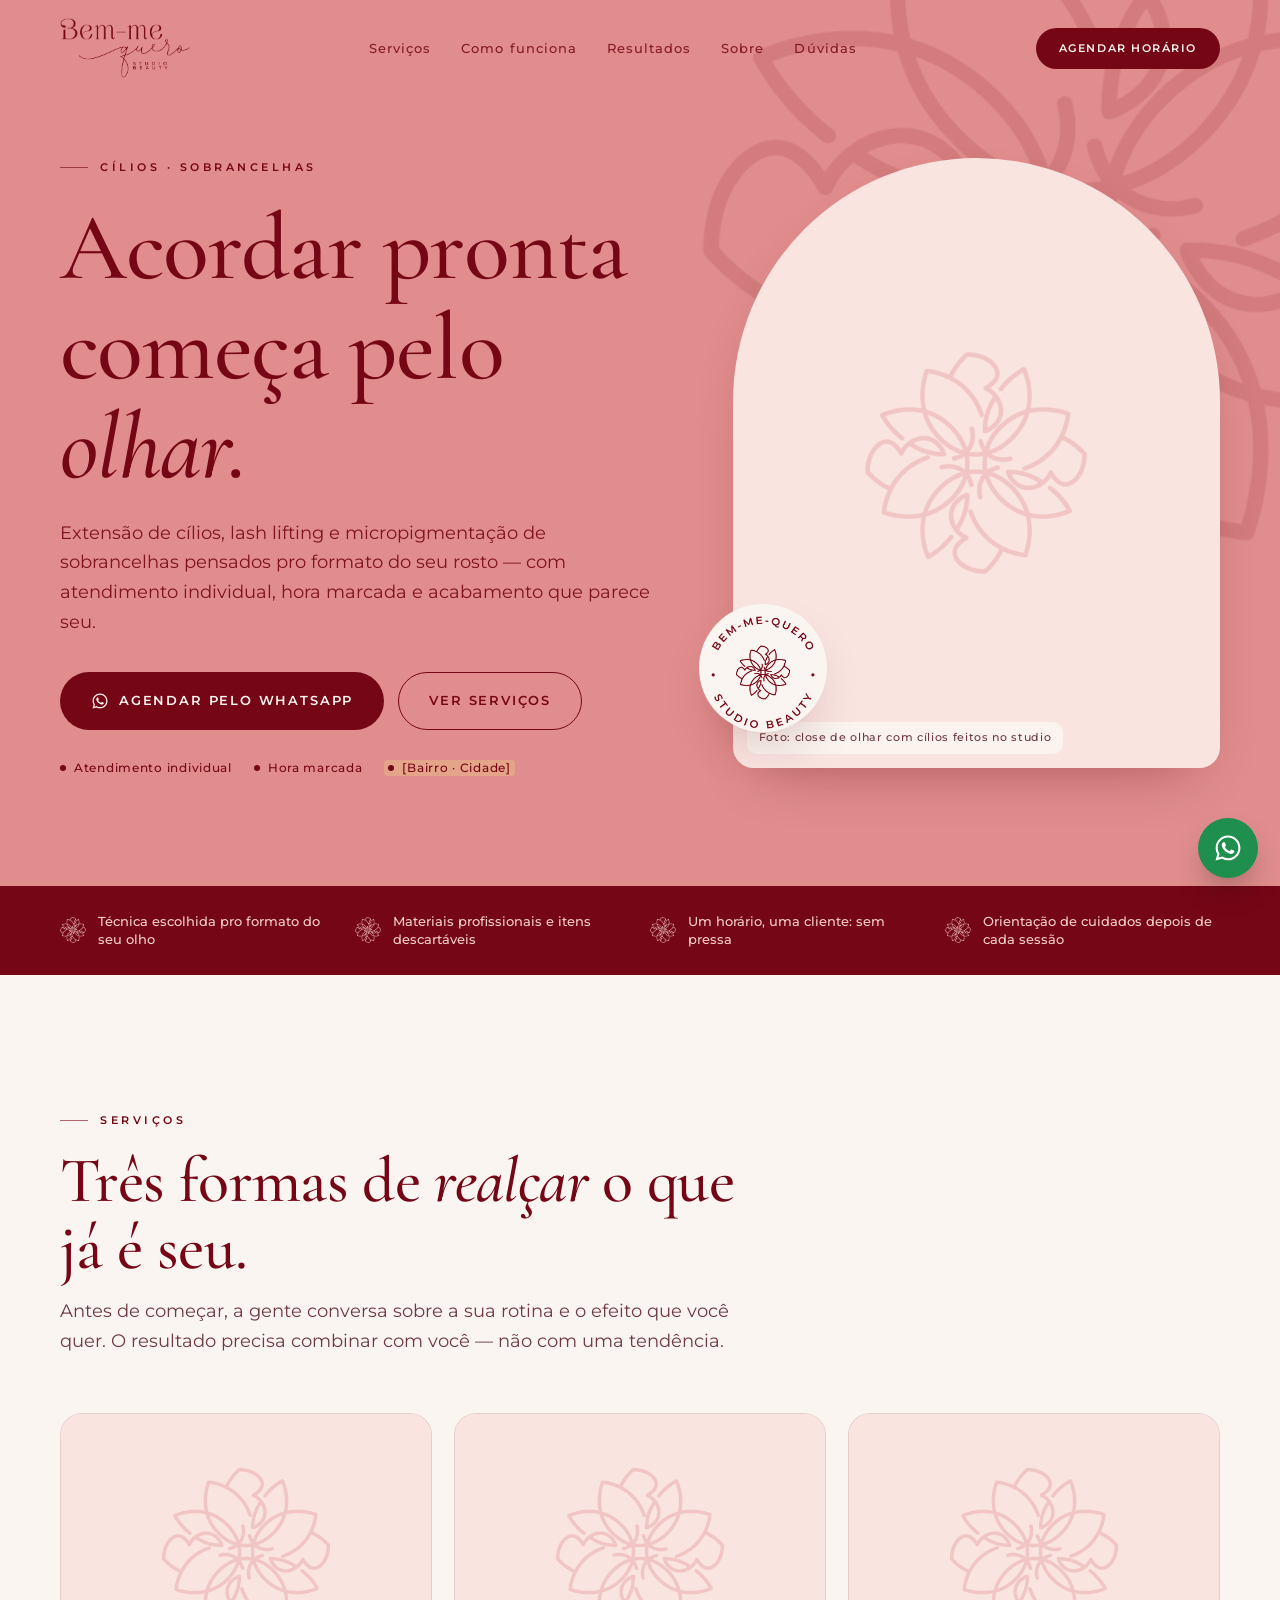
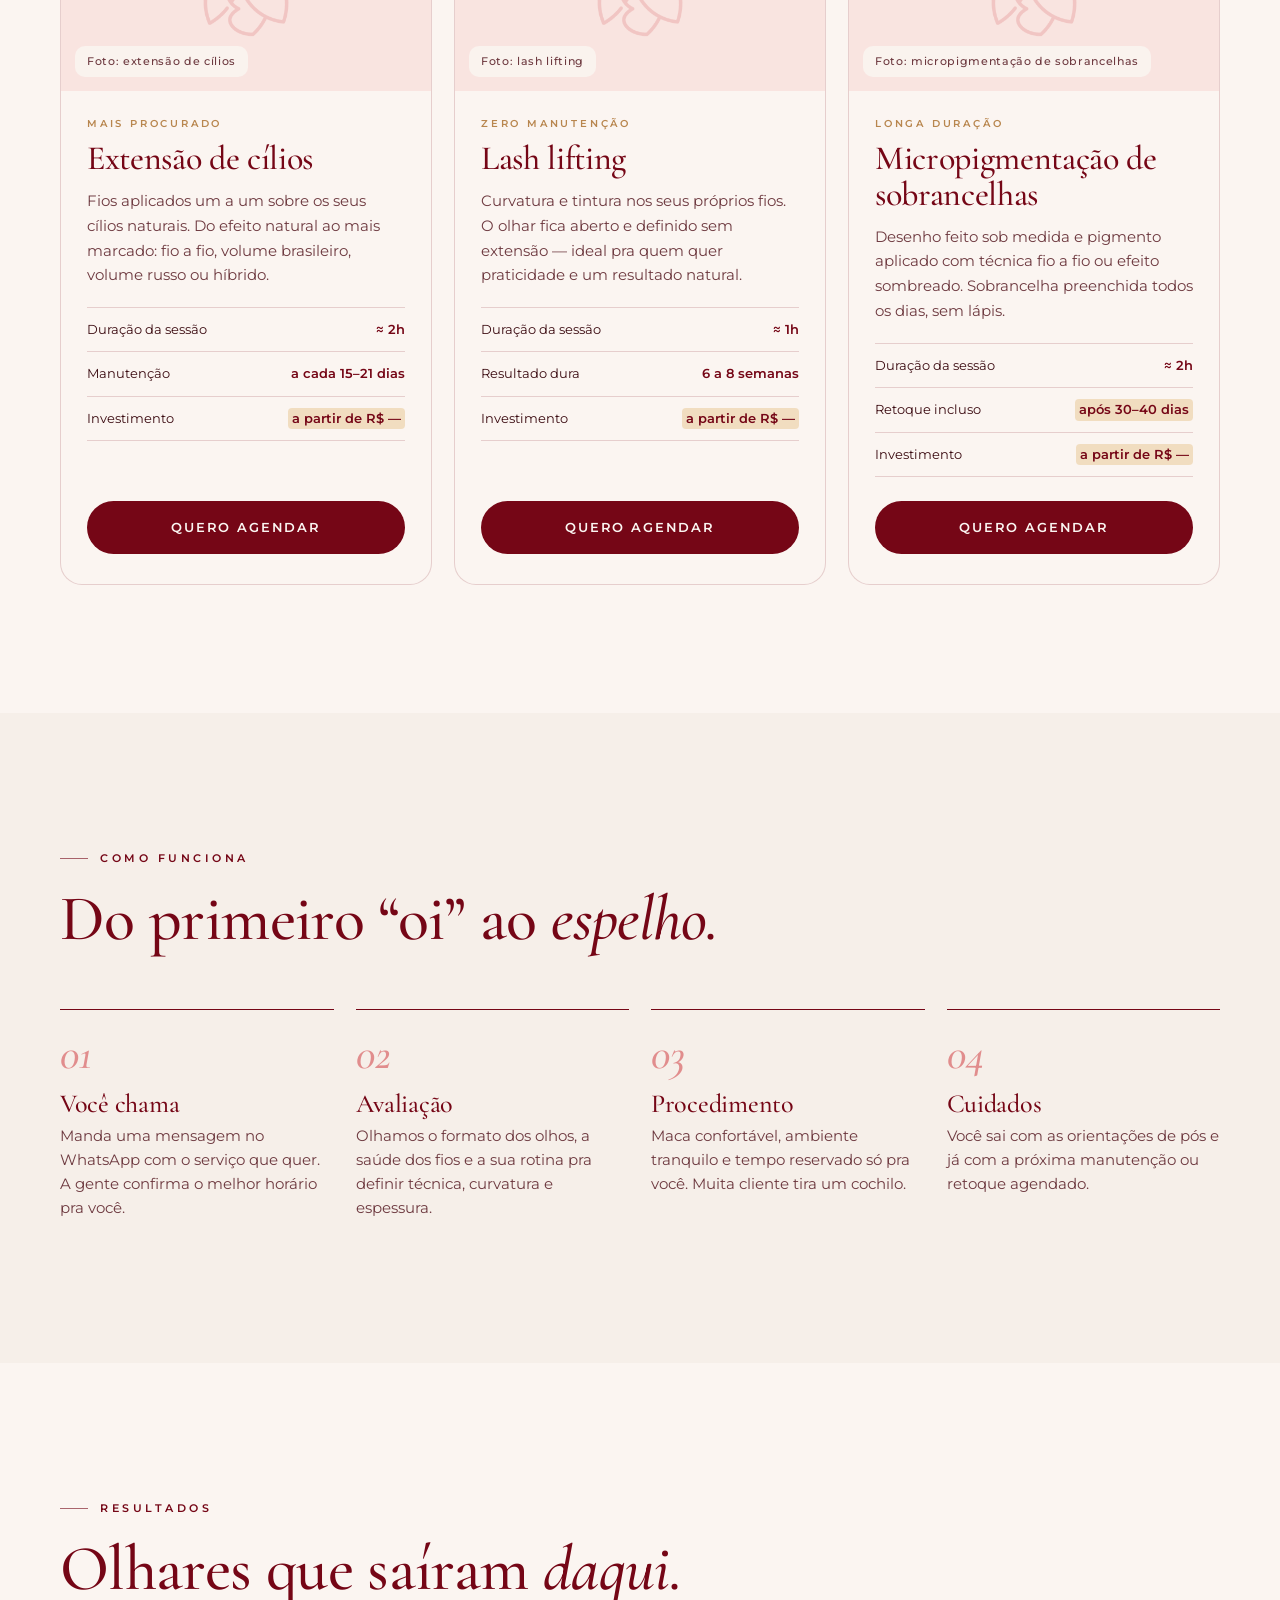
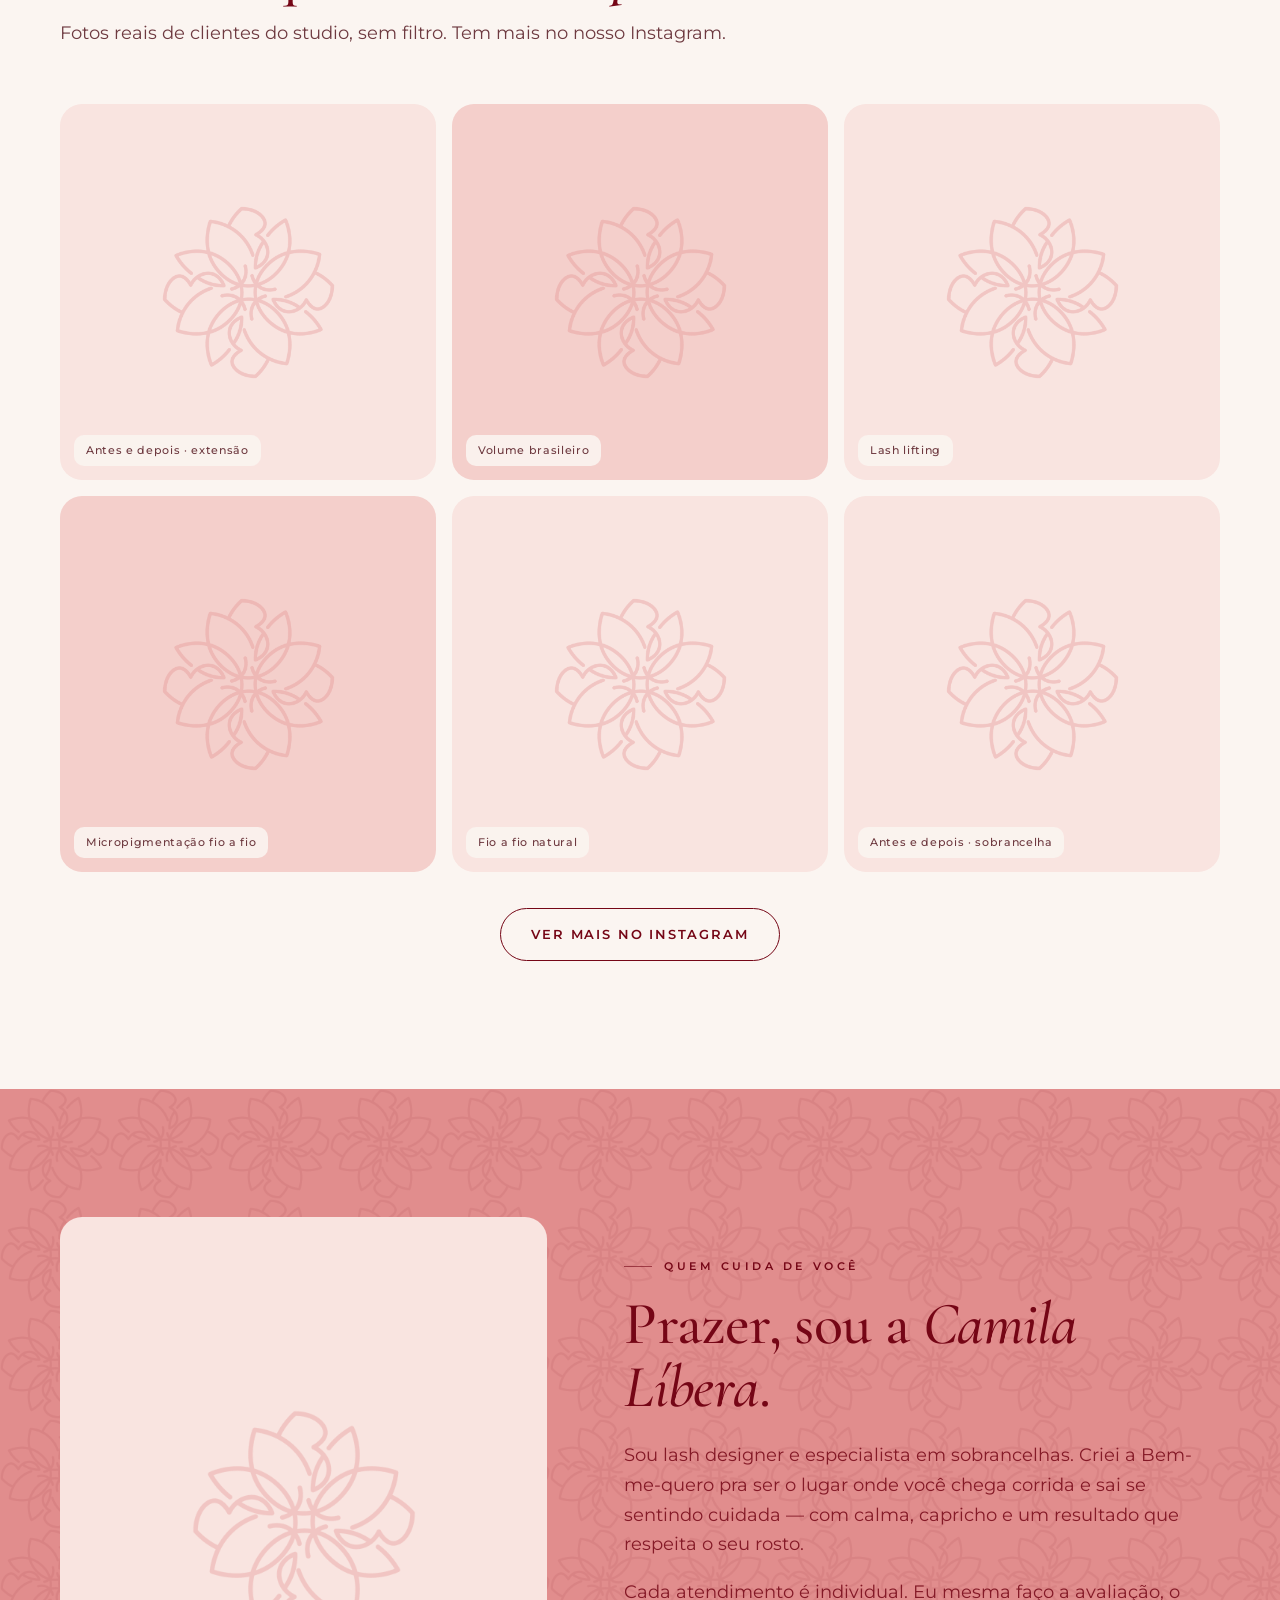
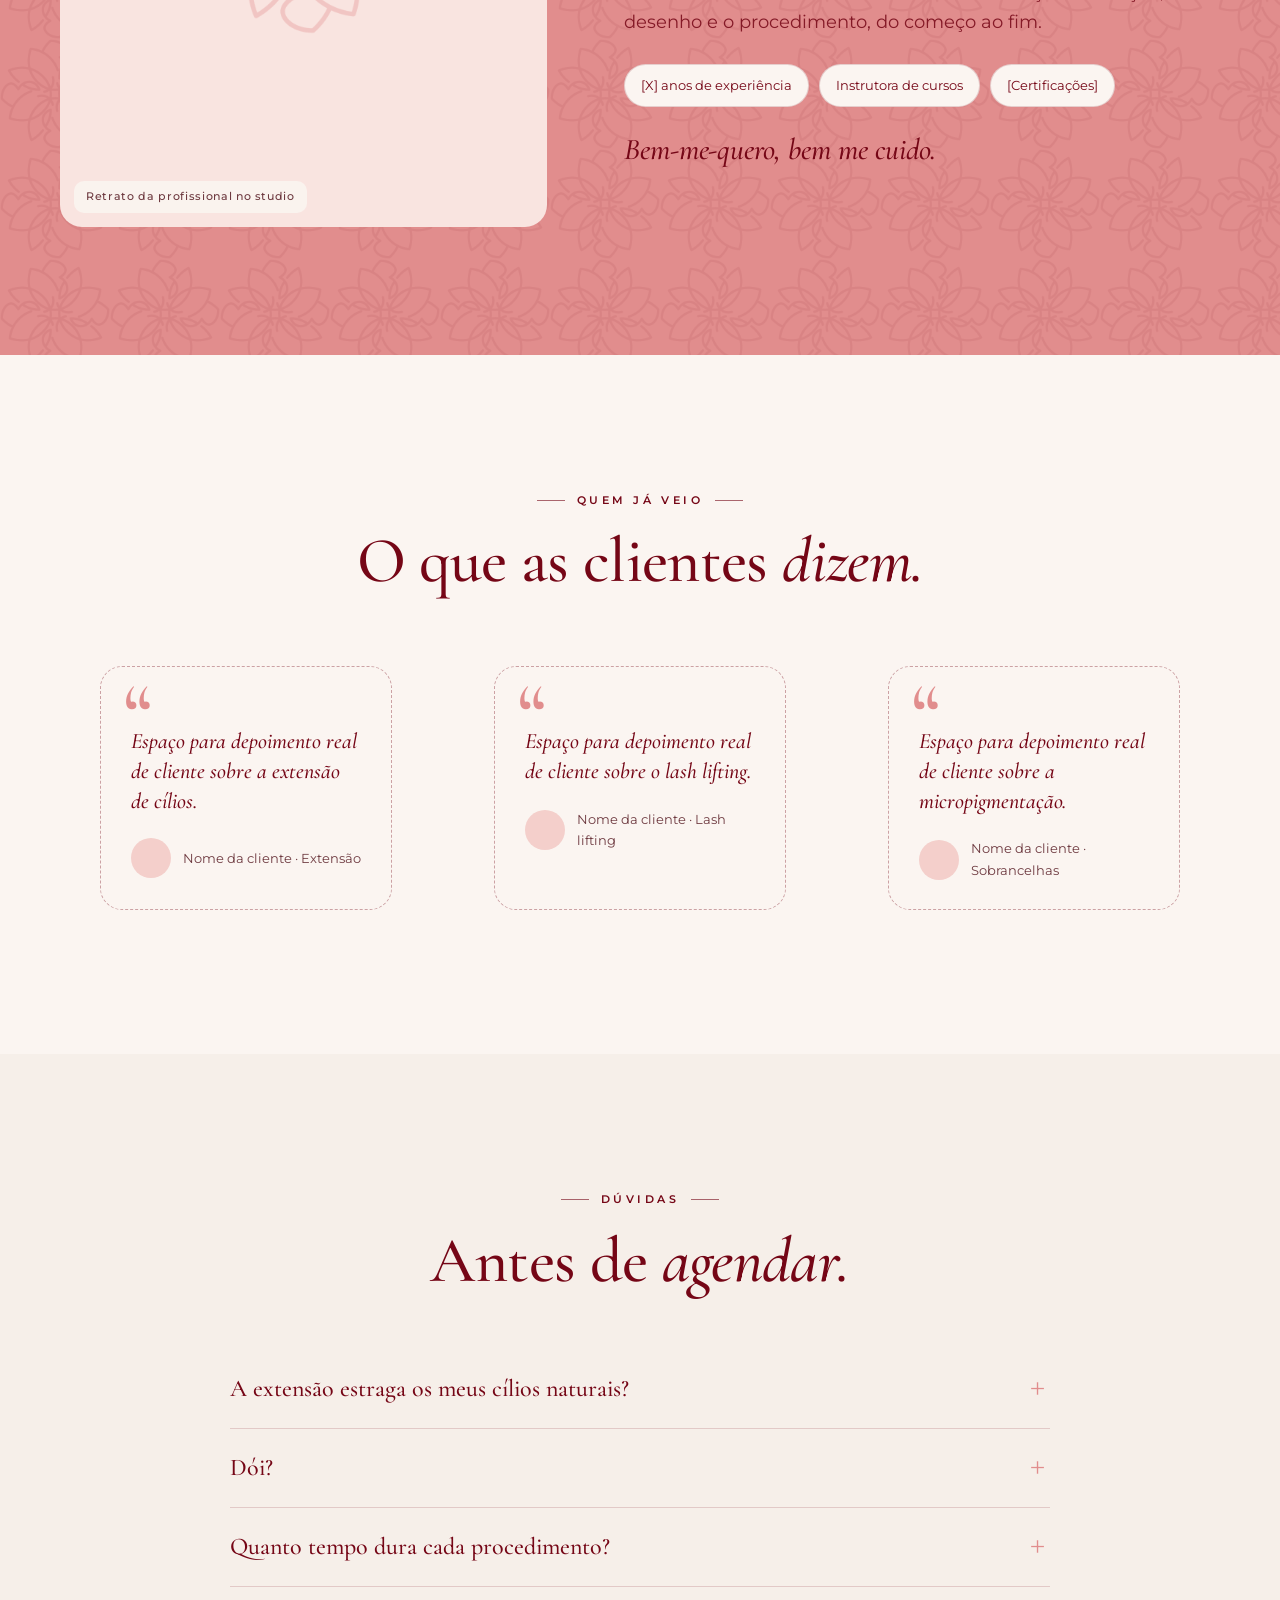
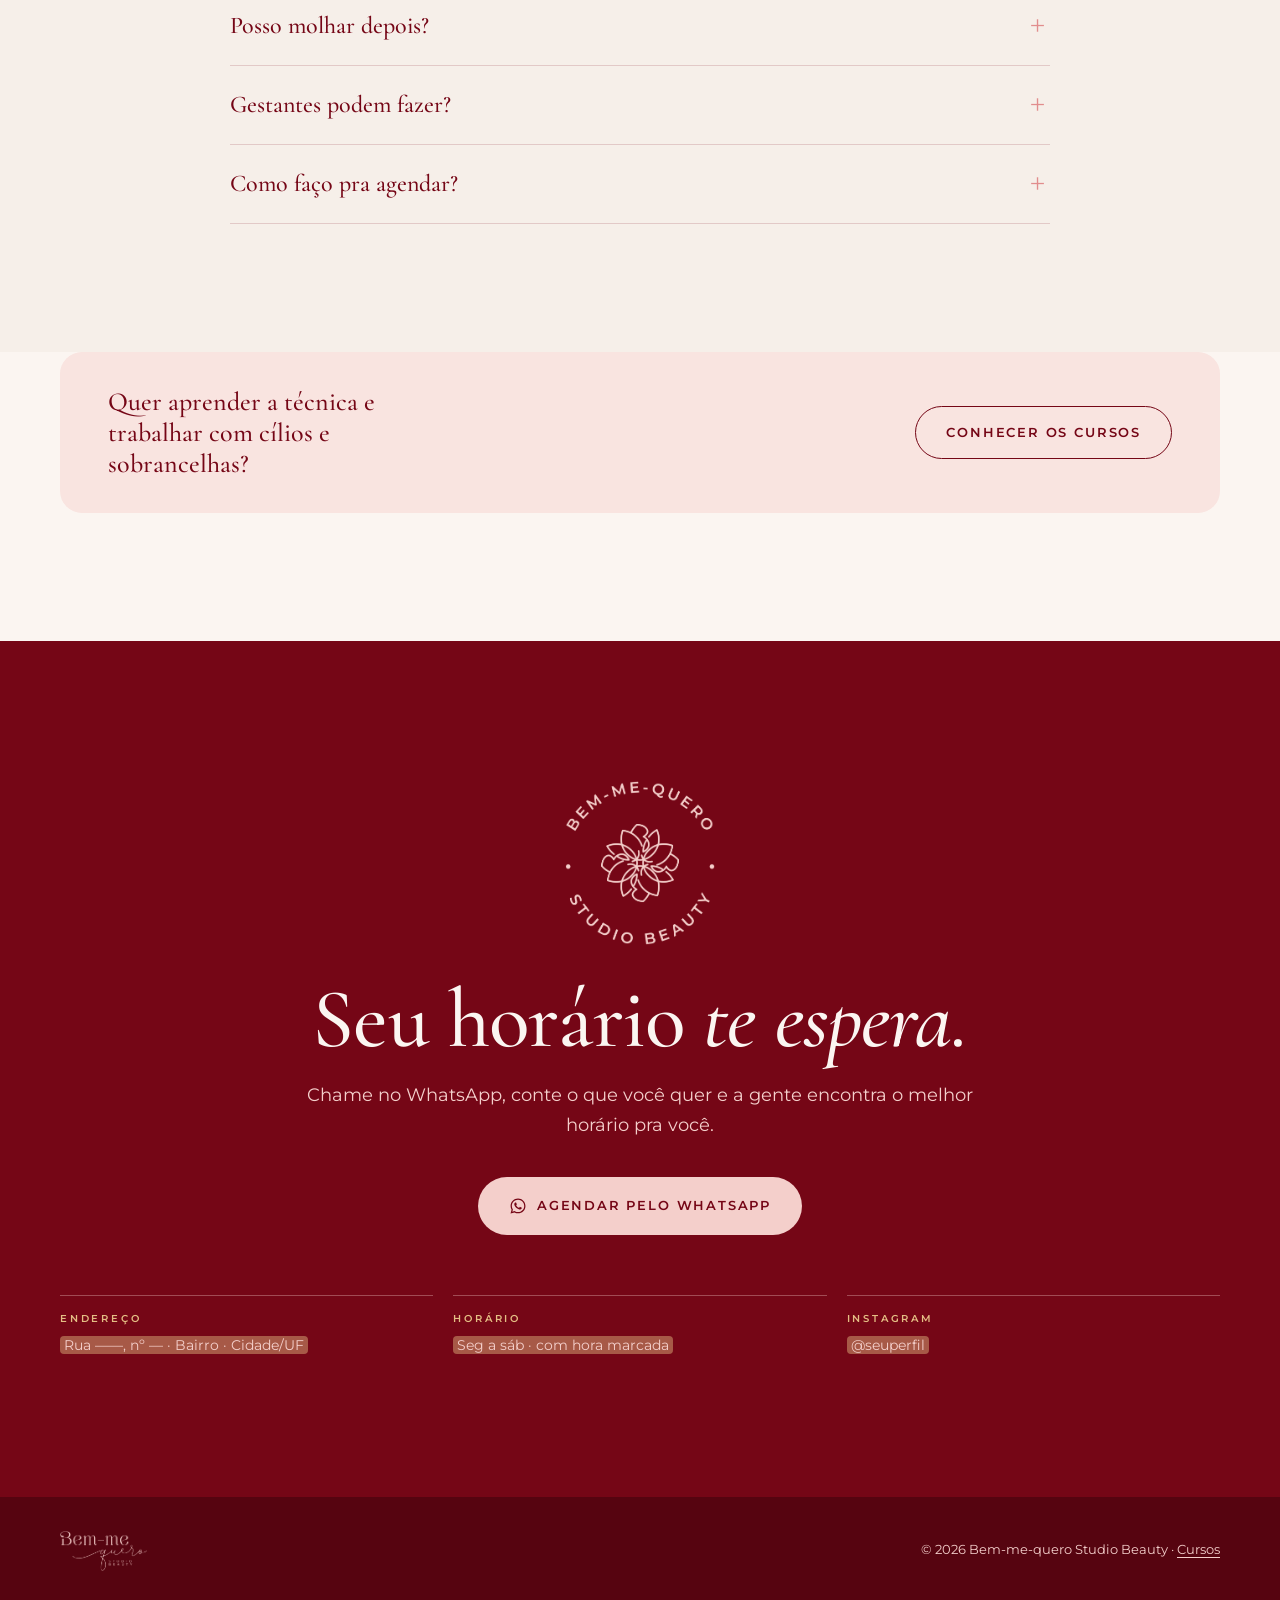
==== commit 14cbdc7c: "Nome da Camila Líbera e cursos de design de sobrancelhas e brow lamination Co-Authored-By: Claude Op" ====
--- a/index.html
+++ b/index.html
@@ -190,7 +190,7 @@
       <div class="ph reveal"><span>Retrato da profissional no studio</span></div>
       <div class="reveal">
         <span class="eyebrow">Quem cuida de você</span>
-        <h2>Prazer, sou a <em class="todo">[Nome]</em>.</h2>
+        <h2>Prazer, sou a <em>Camila Líbera</em>.</h2>
         <p class="lead">Sou lash designer e especialista em sobrancelhas. Criei a Bem-me-quero pra ser o lugar onde você chega corrida e sai se sentindo cuidada — com calma, capricho e um resultado que respeita o seu rosto.</p>
         <p class="lead">Cada atendimento é individual. Eu mesma faço a avaliação, o desenho e o procedimento, do começo ao fim.</p>
         <ul class="pill-list">
--- a/styles.css
+++ b/styles.css
@@ -383,3 +383,8 @@
 
 /* Marcação de pendência — some quando o conteúdo real entrar */
 .todo { background: color-mix(in srgb, var(--ouro-3) 45%, transparent); border-radius: 4px; padding: 0 4px; }
+
+/* Cursos: 5 cards — 3 + 2 centralizados */
+.cards--cursos { display: flex; flex-wrap: wrap; justify-content: center; }
+.cards--cursos .card { flex: 0 1 calc((100% - 44px) / 3); }
+@media (max-width: 960px) { .cards--cursos .card { flex-basis: 100%; } }
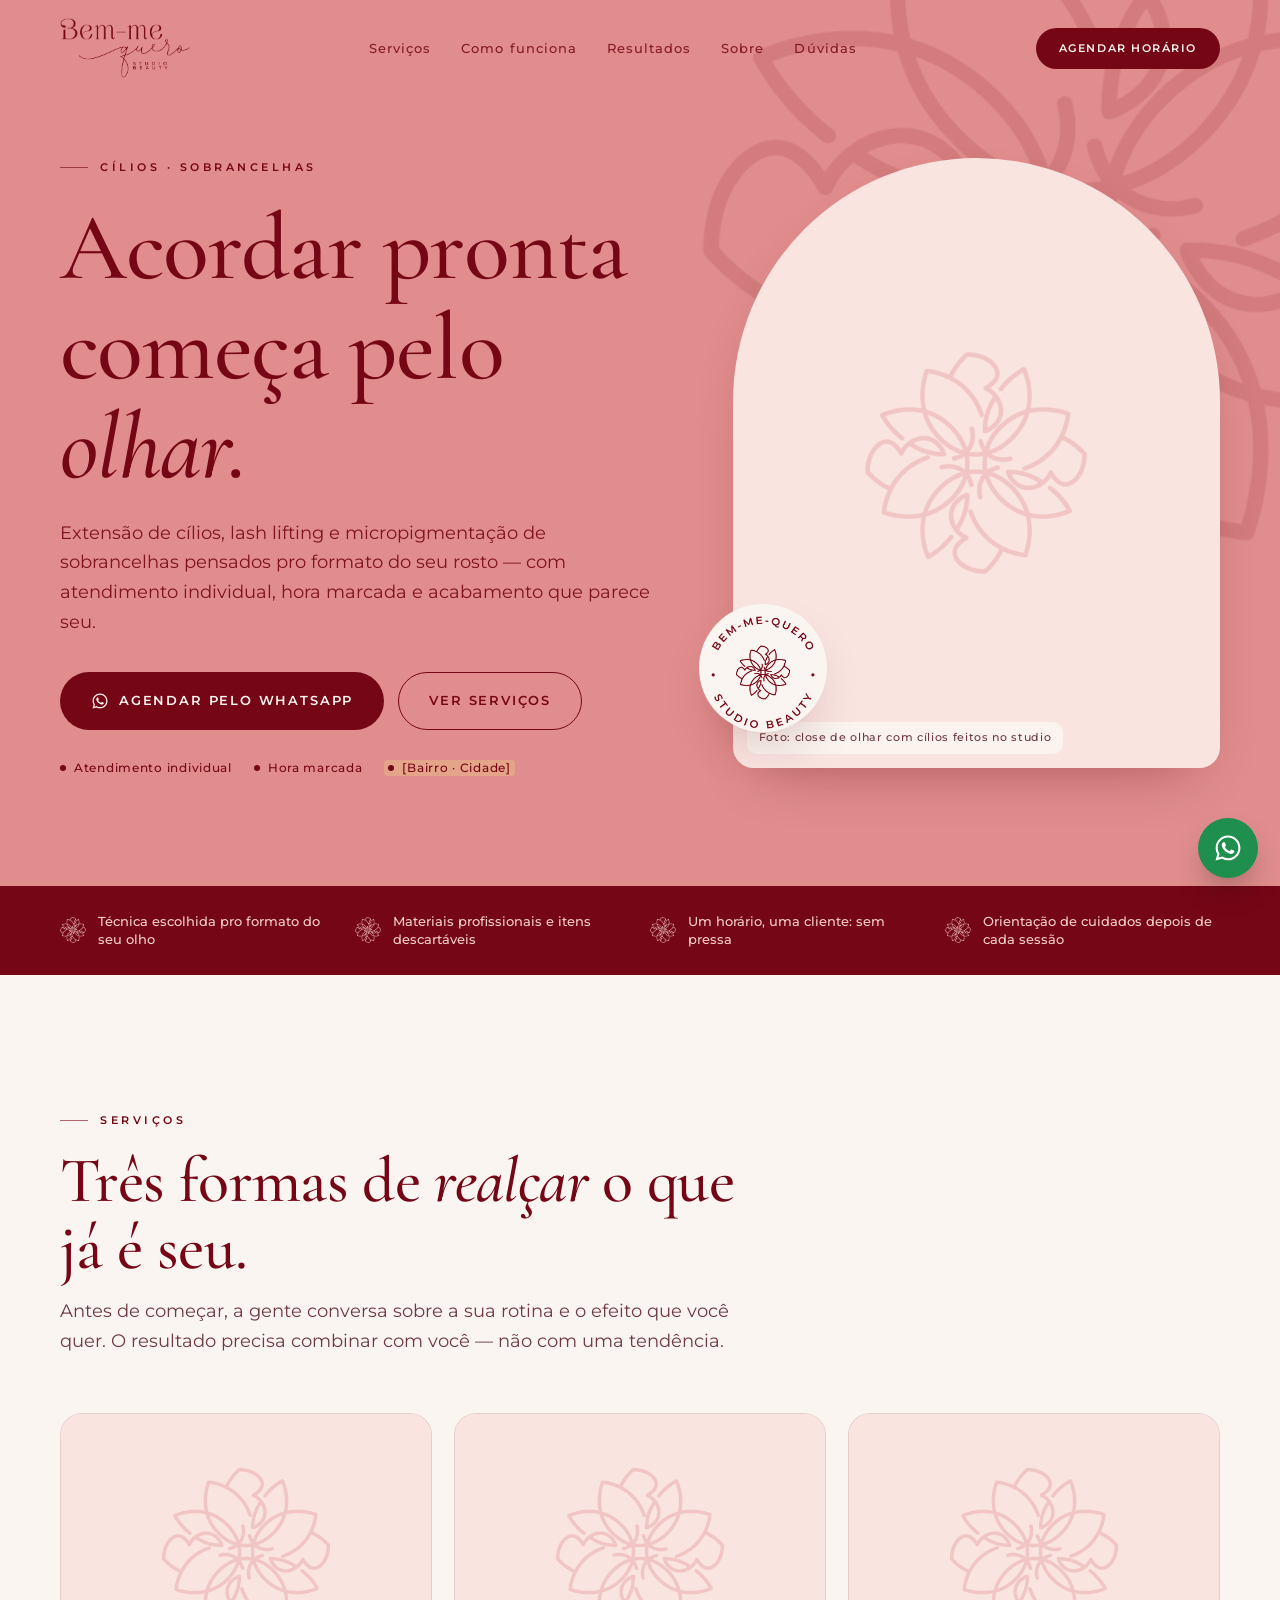
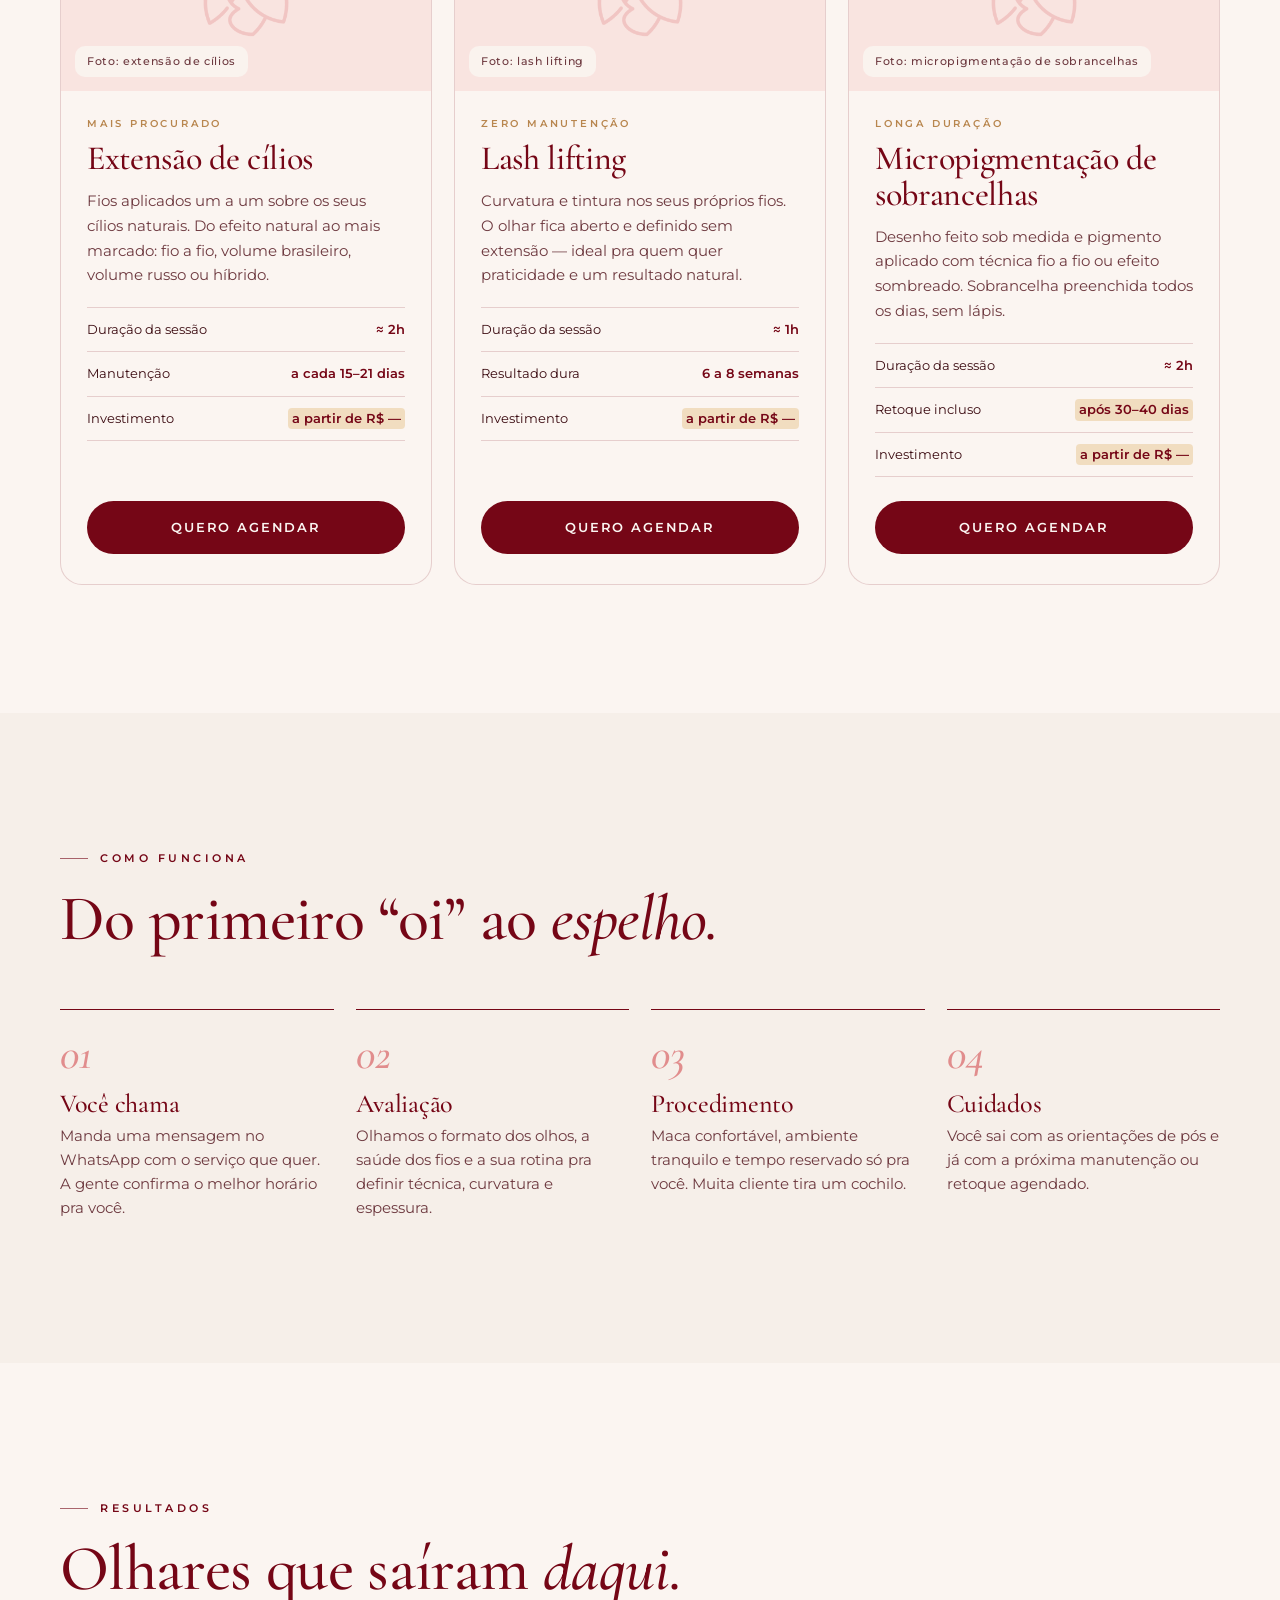
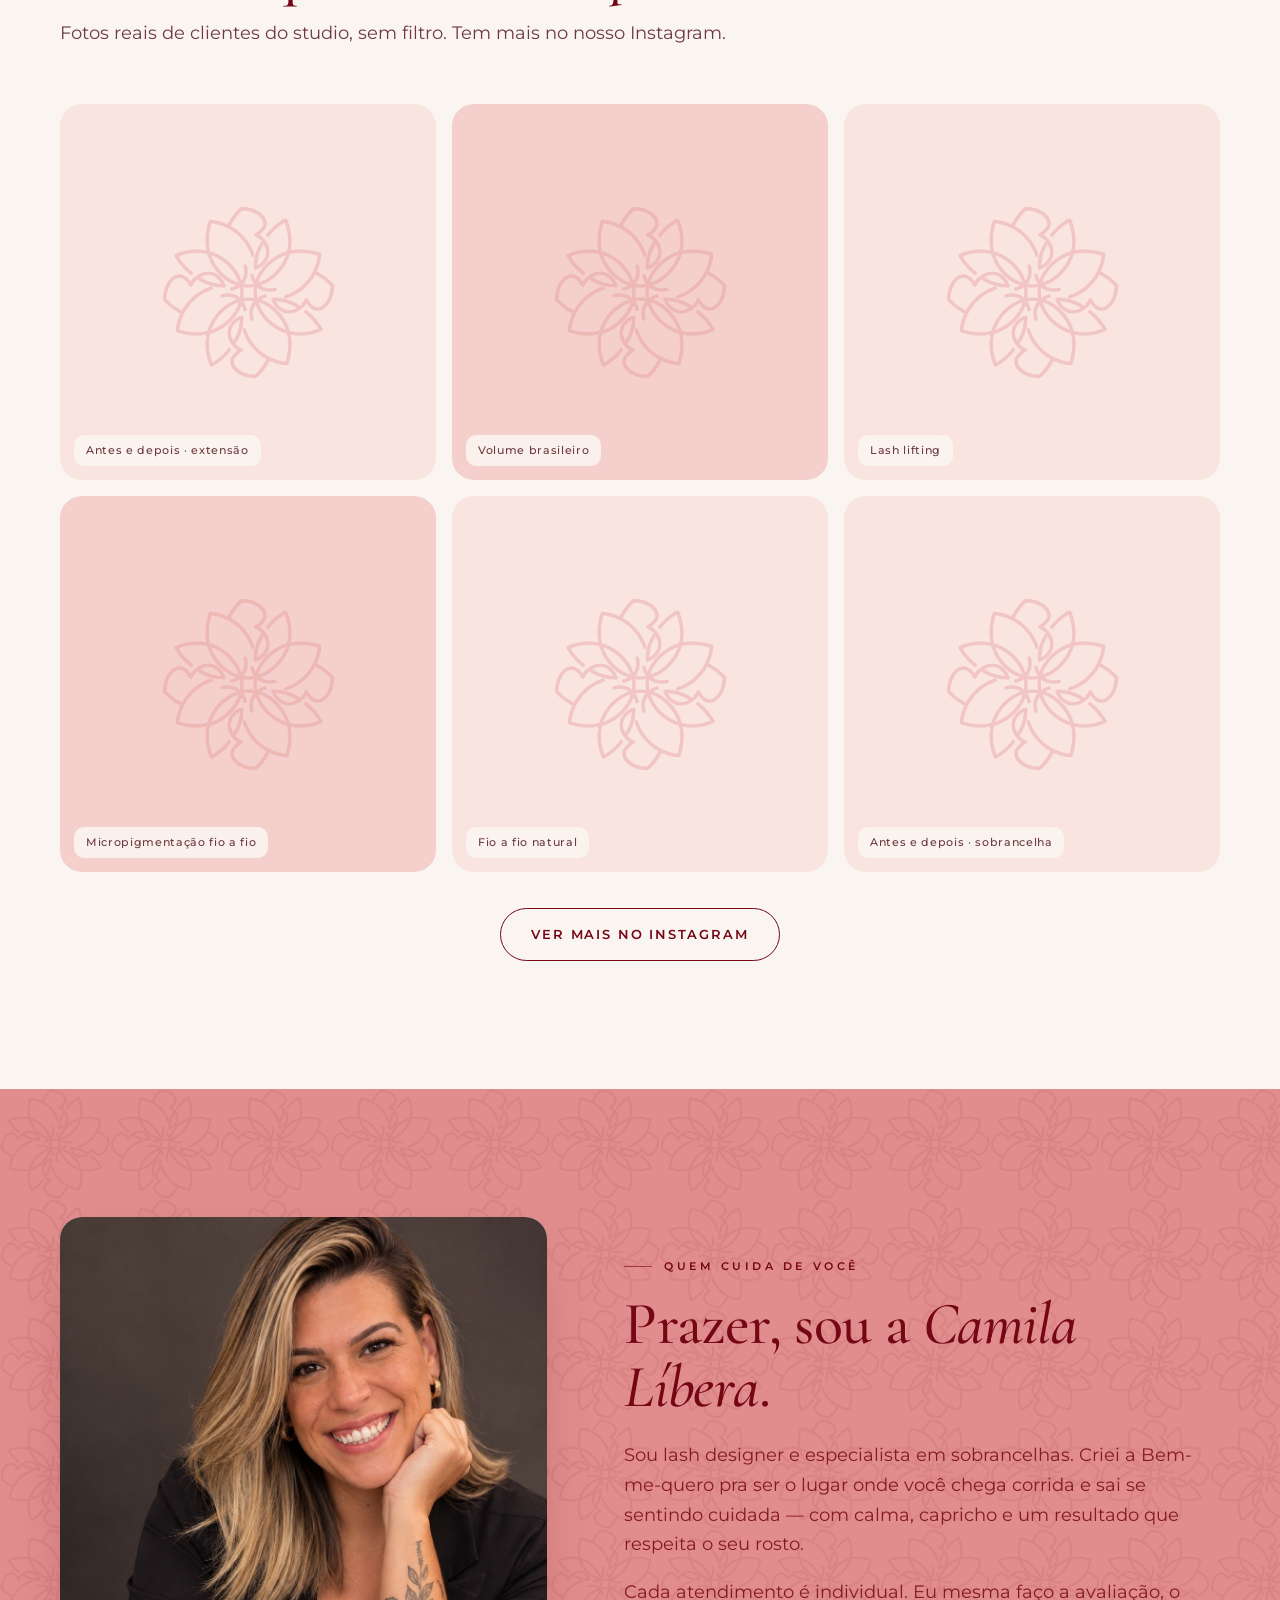
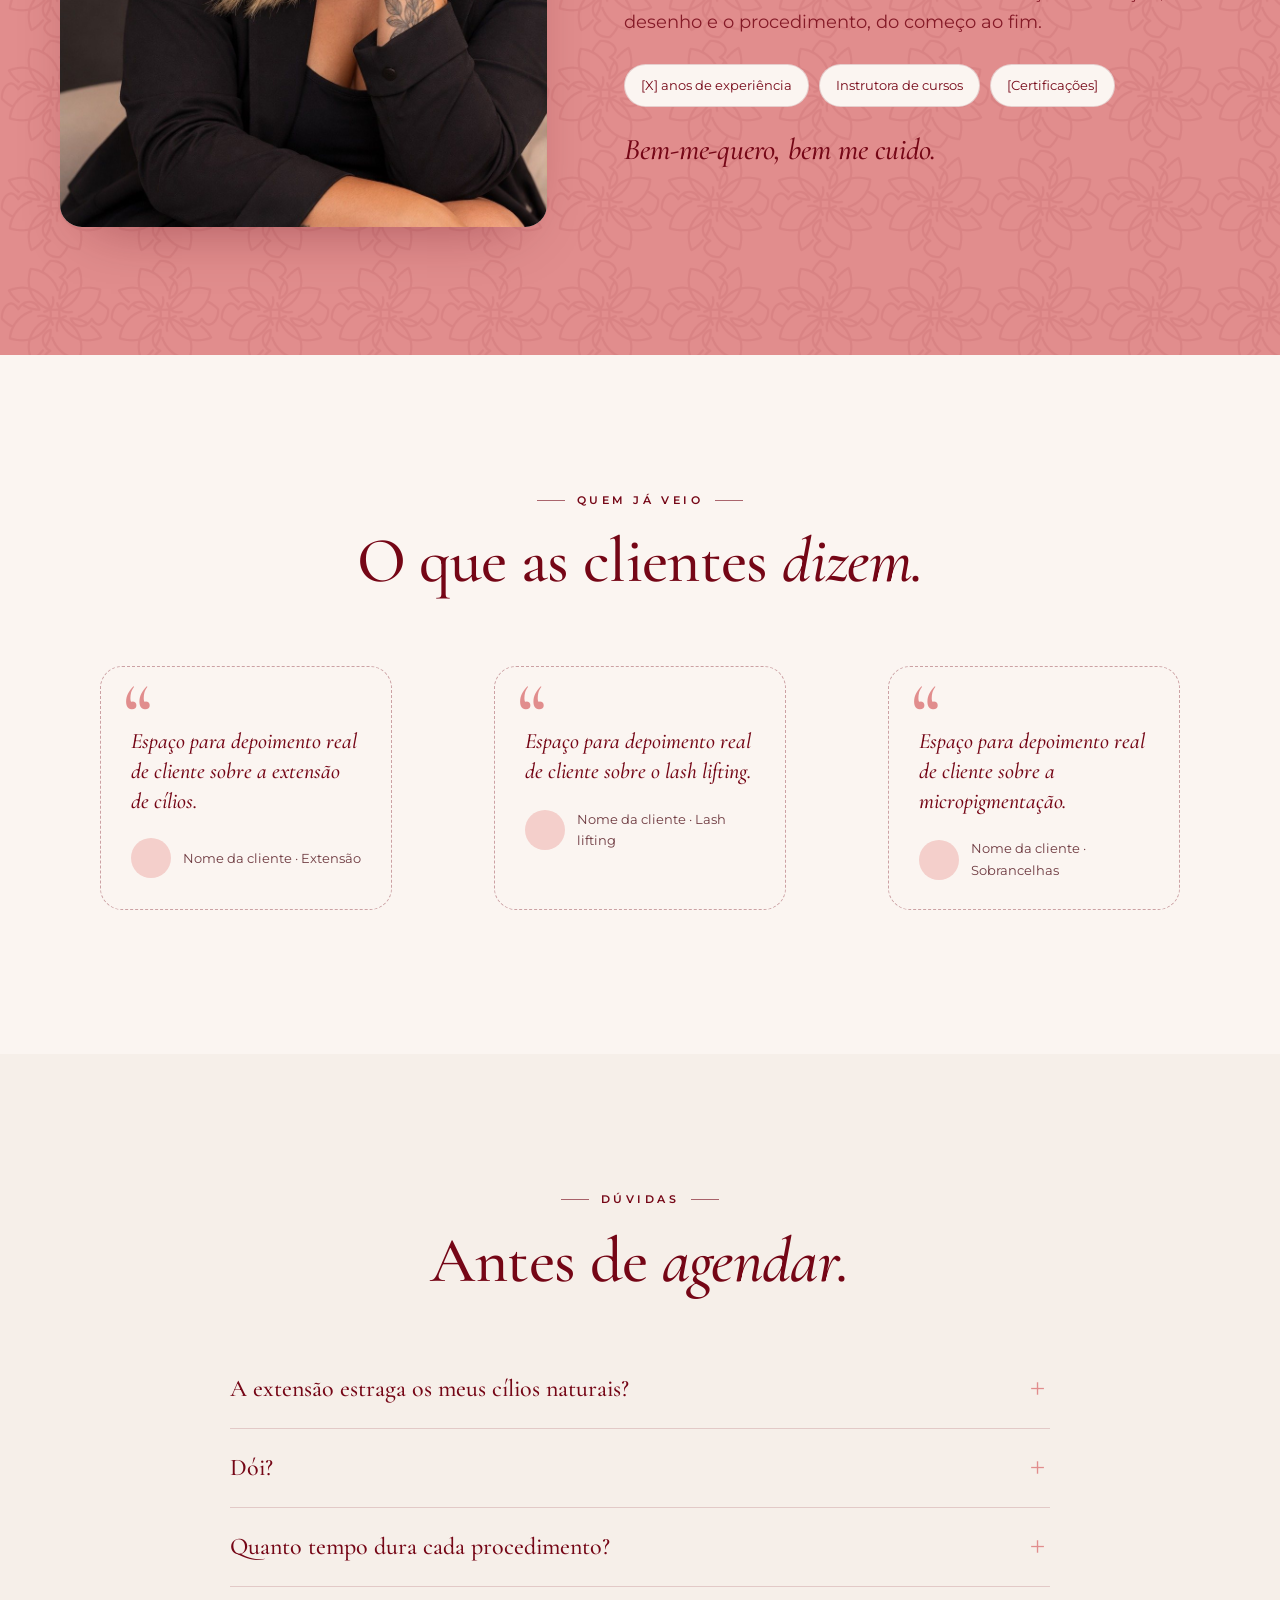
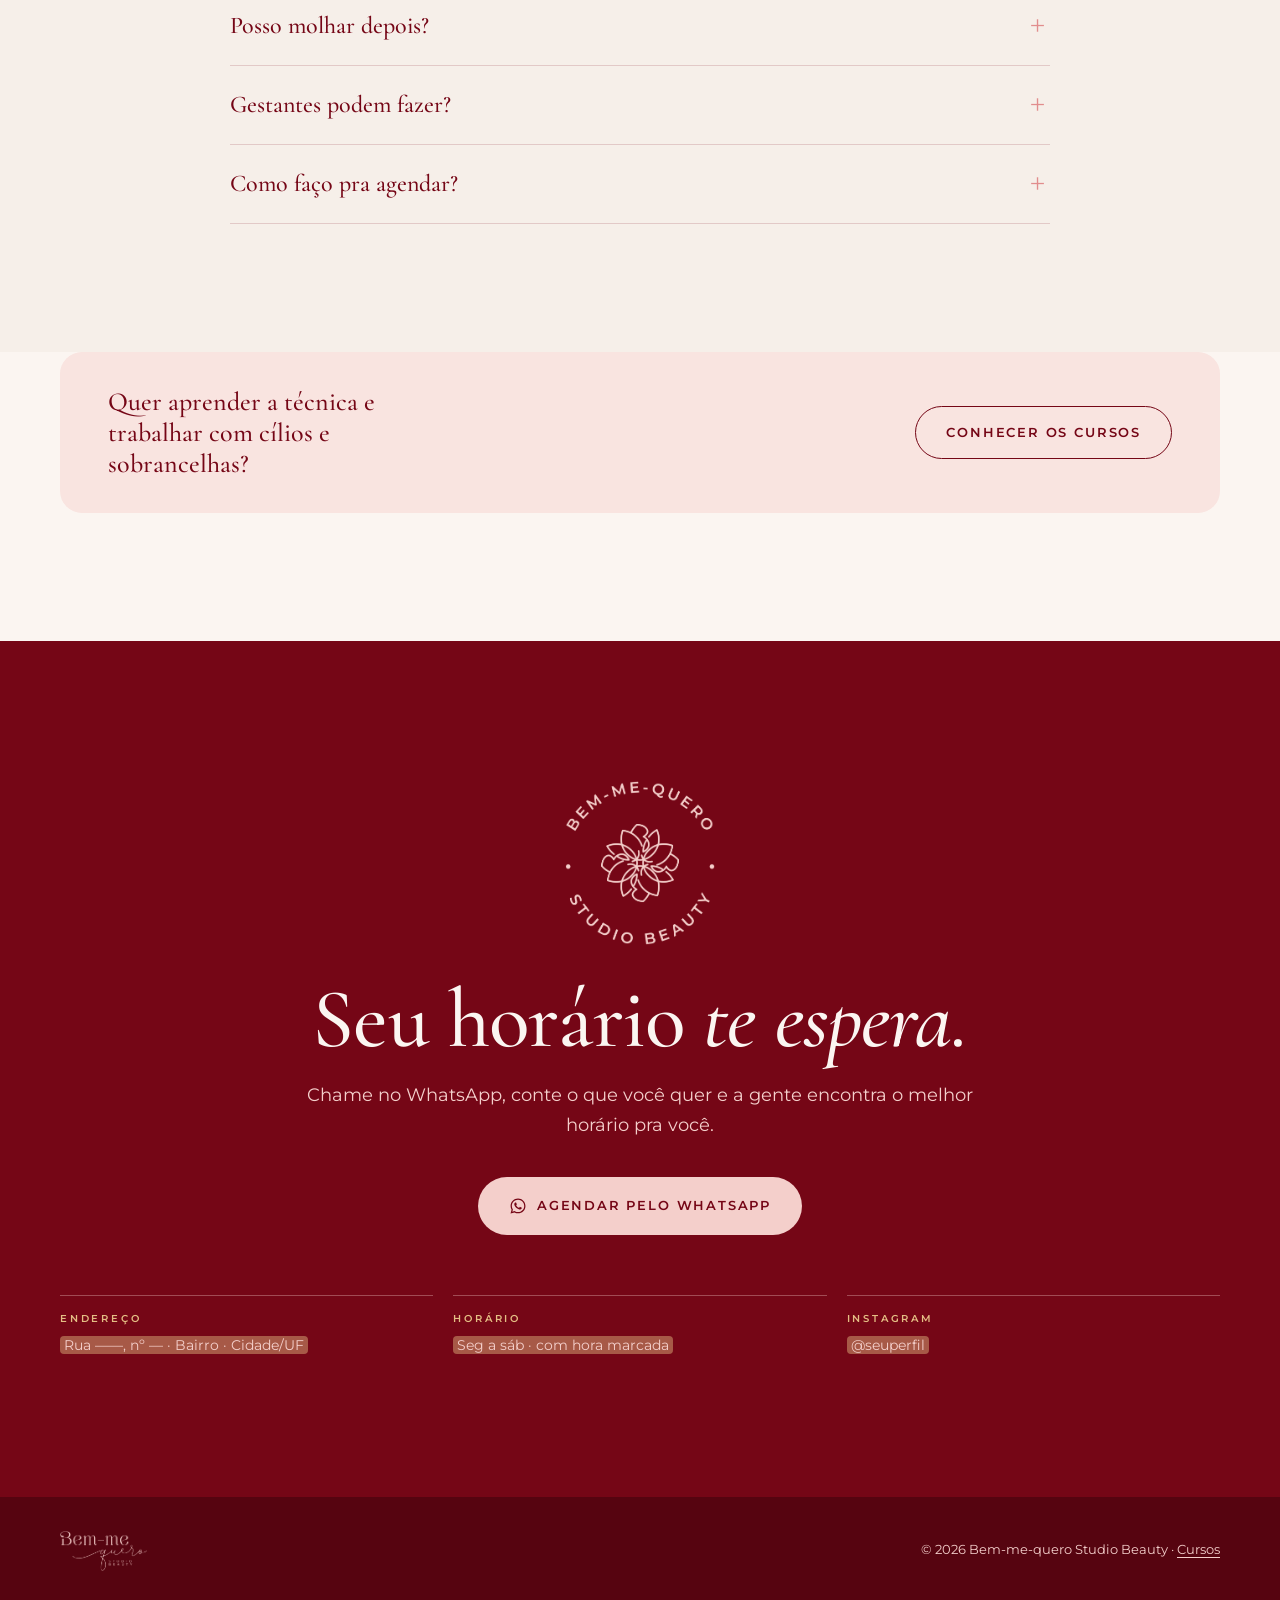
==== commit 20514b58: "Foto da Camila Líbera nas seções Sobre e Instrutora Co-Authored-By: Claude Opus 5.5 <noreply@anthrop" ====
--- a/index.html
+++ b/index.html
@@ -187,7 +187,7 @@
   <section class="section bg-rosa pattern" id="sobre">
     <div class="wrap split">
       <!-- TODO: retrato da profissional (vertical 4:5) -->
-      <div class="ph reveal"><span>Retrato da profissional no studio</span></div>
+      <div class="ph ph--foto reveal"><img src="assets/fotos/camila-libera.jpg" alt="Camila Líbera, lash designer e fundadora da Bem-me-quero" loading="lazy" style="object-position:50% 22%"></div>
       <div class="reveal">
         <span class="eyebrow">Quem cuida de você</span>
         <h2>Prazer, sou a <em>Camila Líbera</em>.</h2>
--- a/styles.css
+++ b/styles.css
@@ -388,3 +388,5 @@
 .cards--cursos { display: flex; flex-wrap: wrap; justify-content: center; }
 .cards--cursos .card { flex: 0 1 calc((100% - 44px) / 3); }
 @media (max-width: 960px) { .cards--cursos .card { flex-basis: 100%; } }
+.ph--foto::before { display: none; }
+.ph--foto { box-shadow: var(--shadow); }
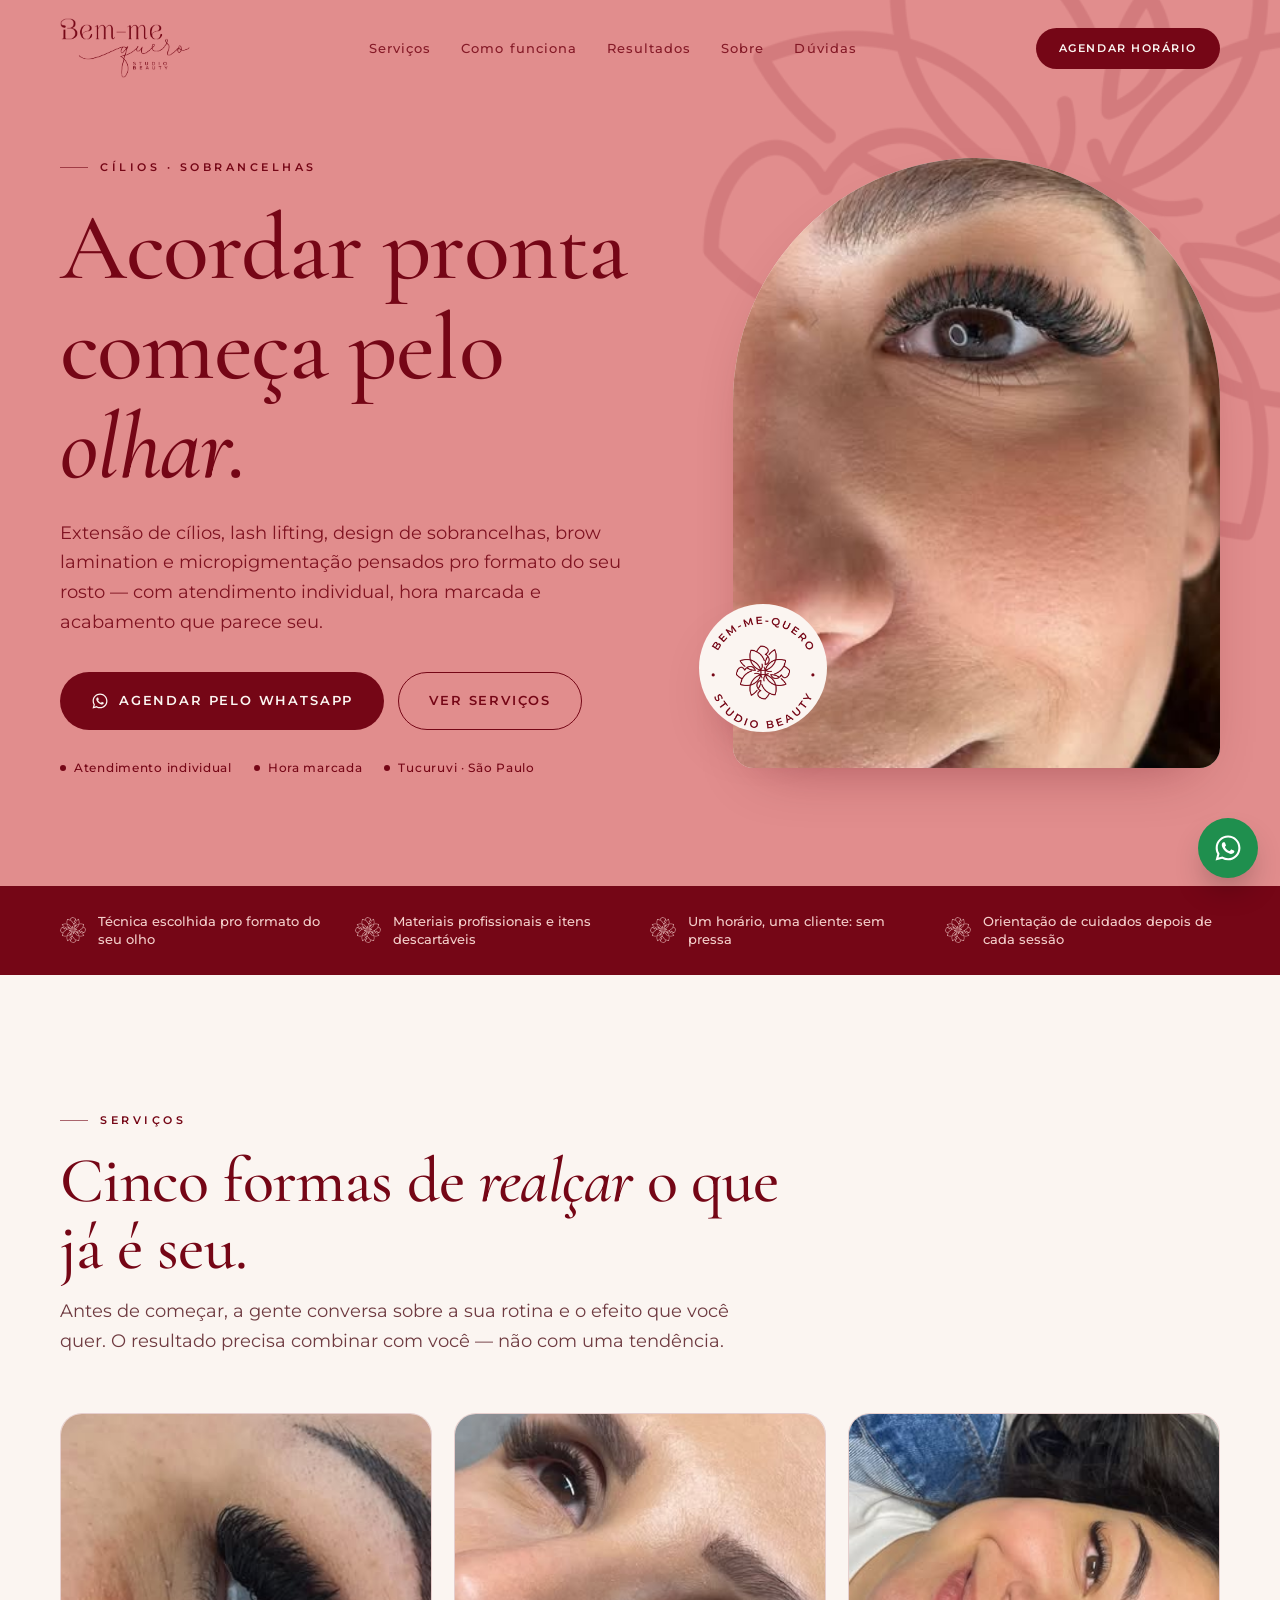
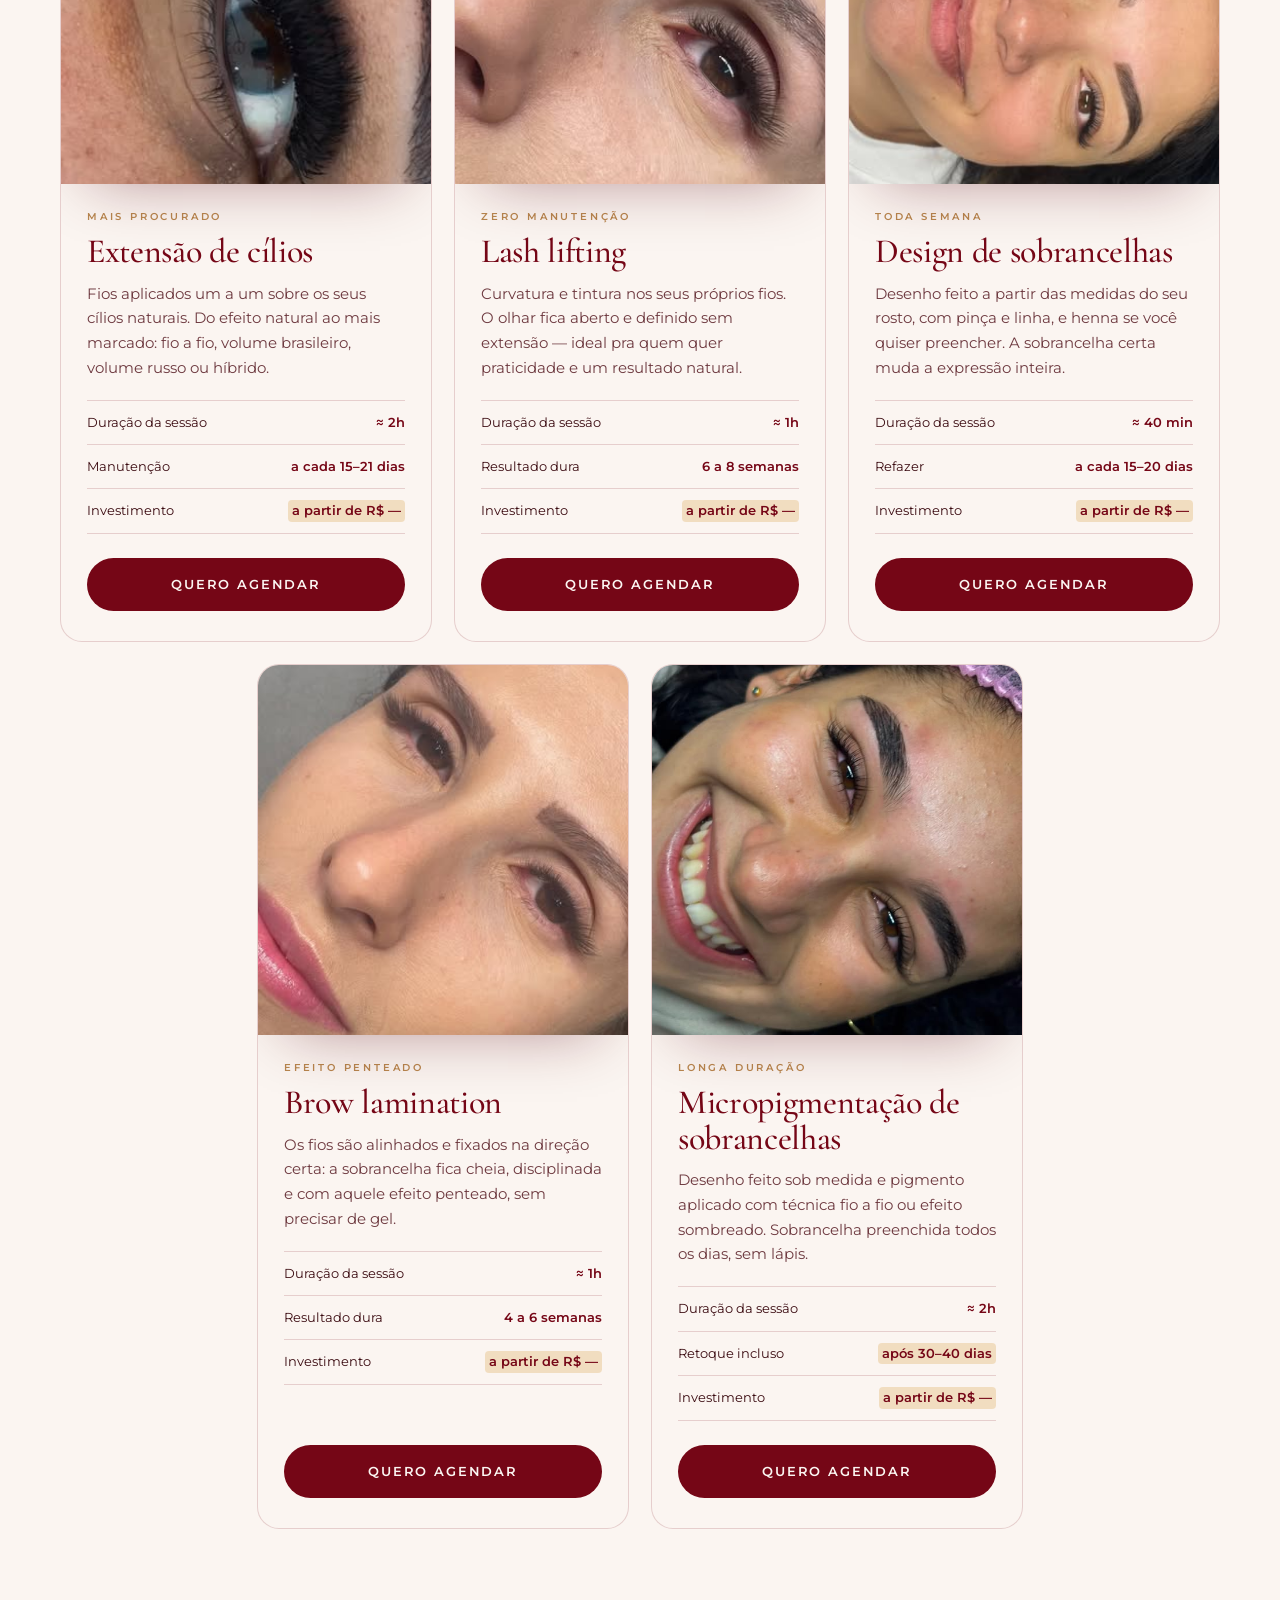
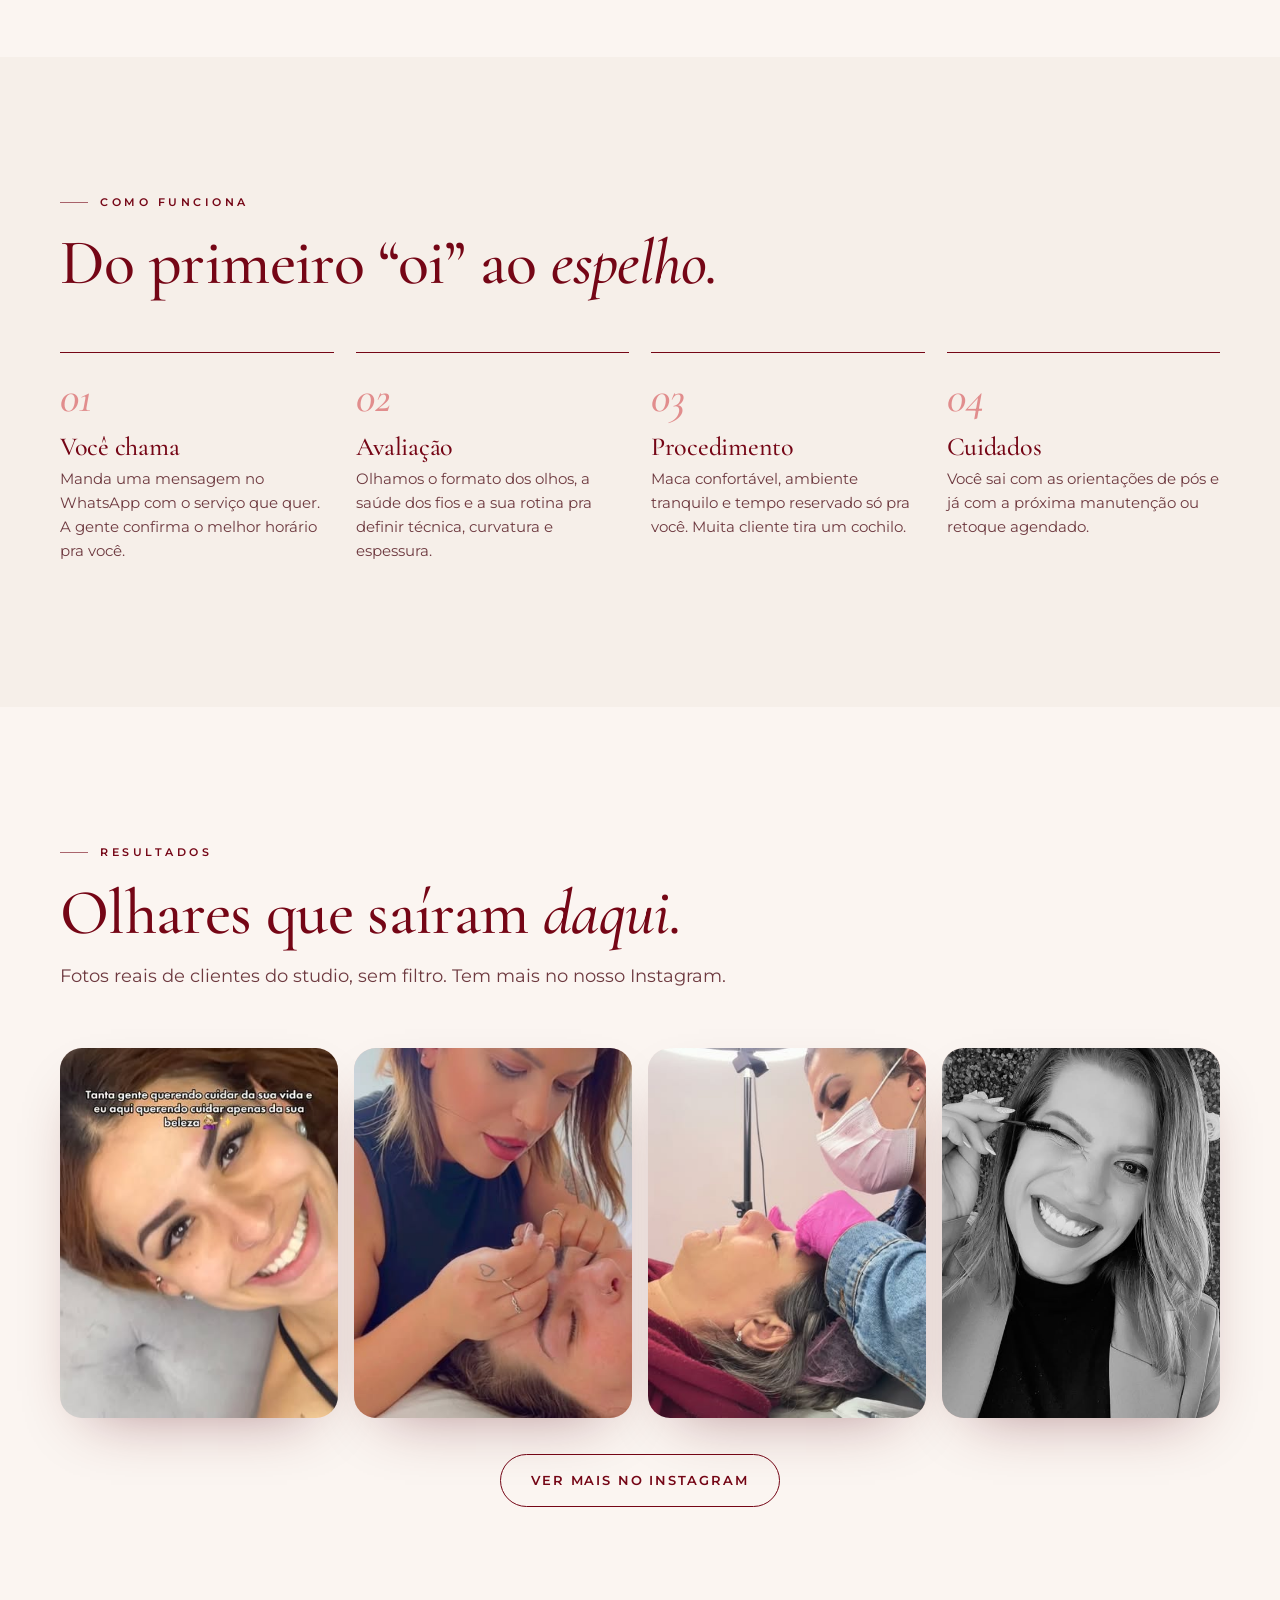
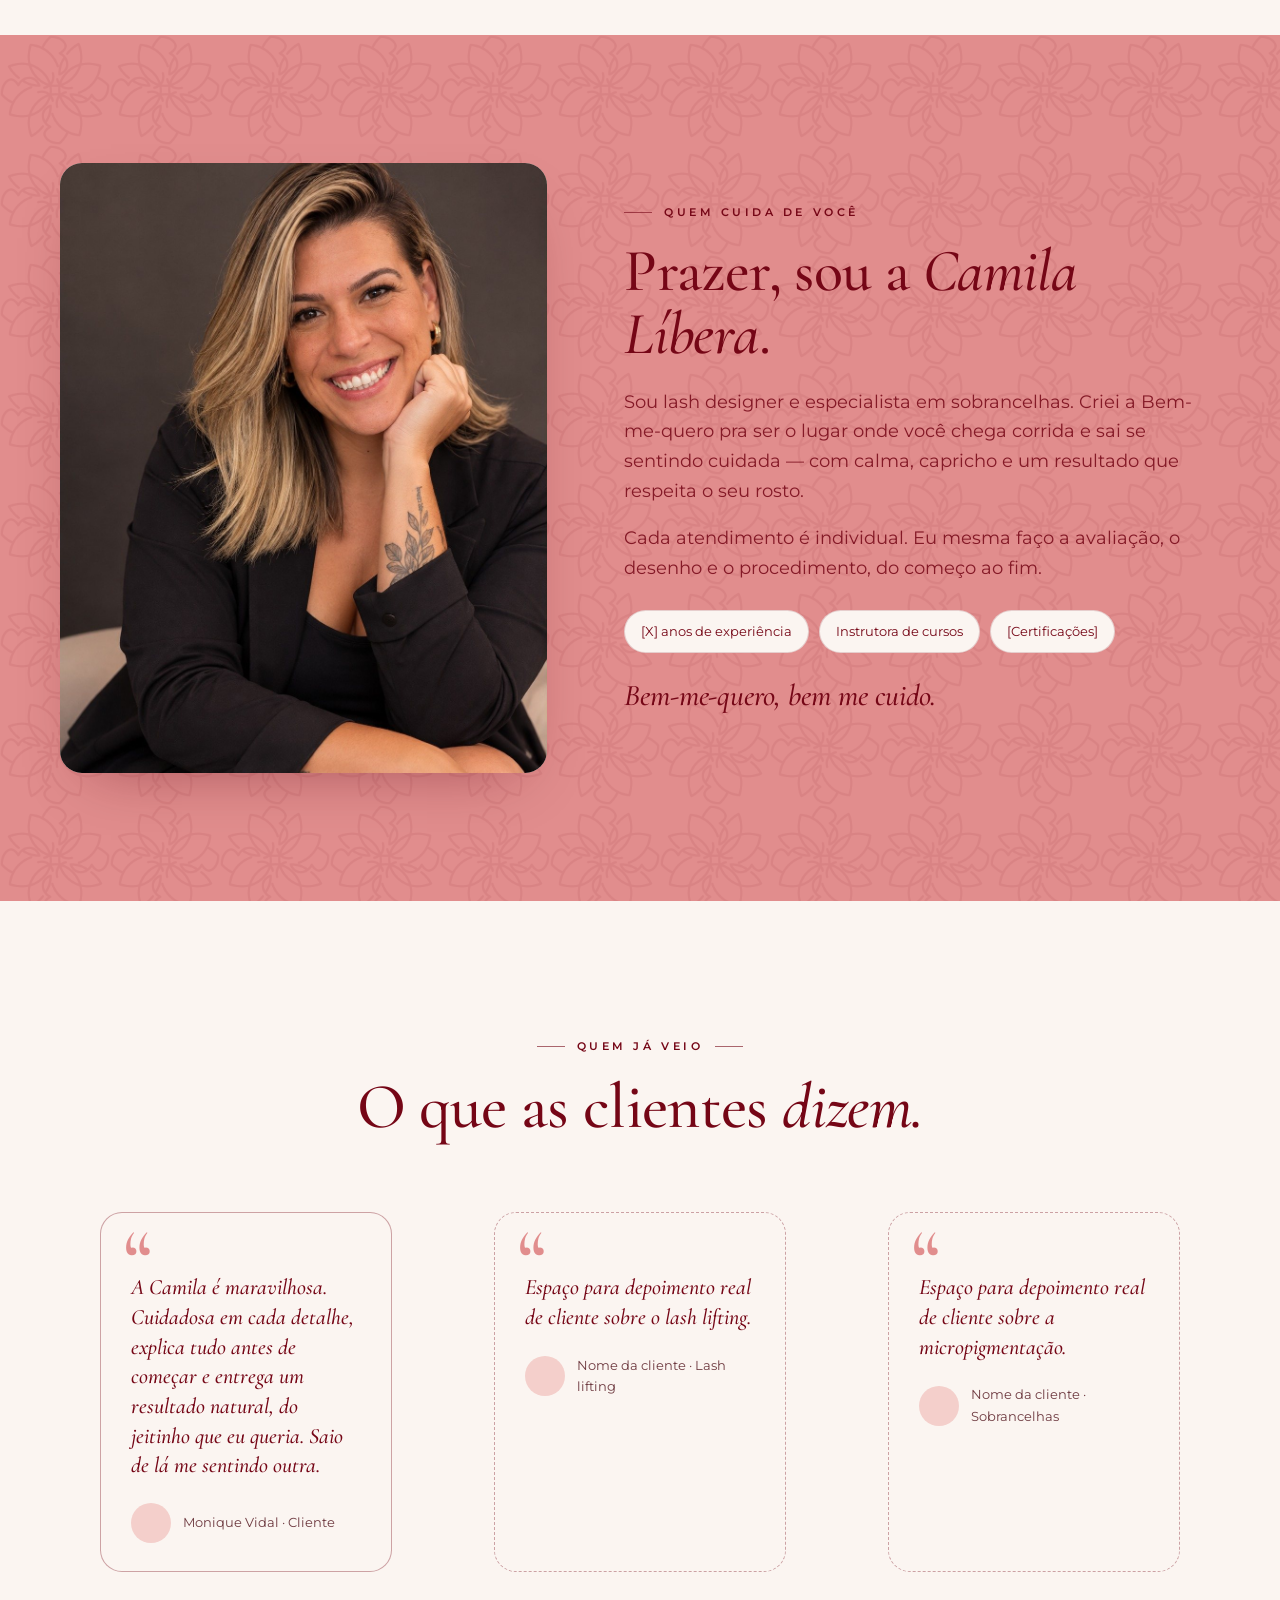
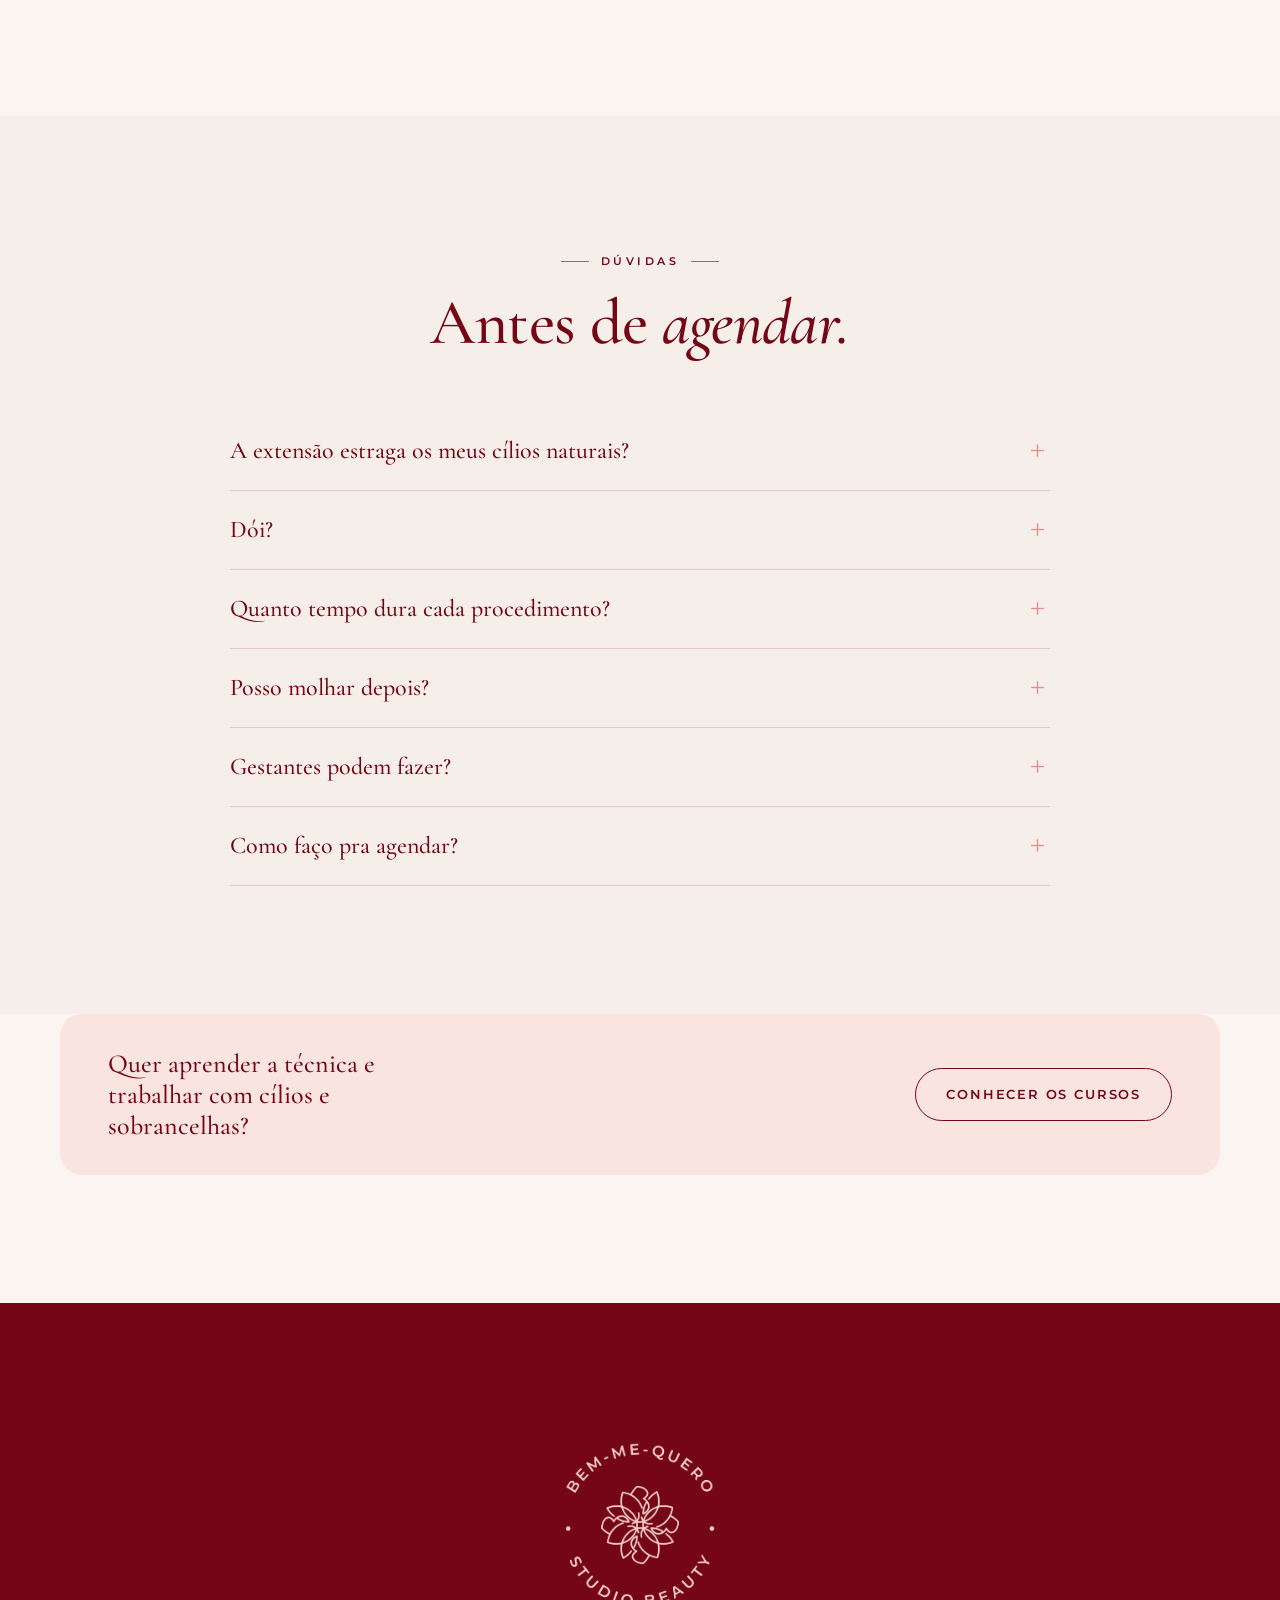
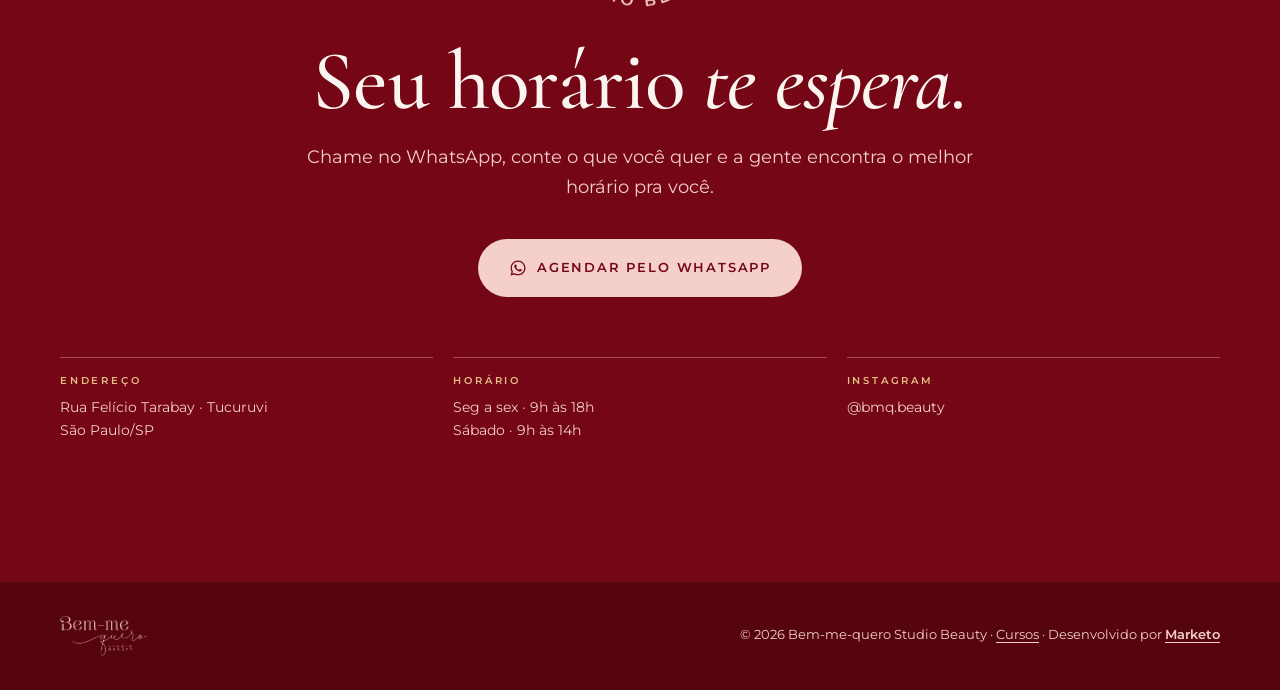
==== commit 305fc5cd: "5 serviços, fotos do @bmq.beauty, endereço e horário, depoimento e crédito Marketo Co-Authored-By: C" ====
--- a/index.html
+++ b/index.html
@@ -4,8 +4,7 @@
   <meta charset="utf-8">
   <meta name="viewport" content="width=device-width, initial-scale=1">
   <title>Bem-me-quero Studio Beauty · Cílios e sobrancelhas</title>
-  <!-- TODO: trocar [CIDADE] pela cidade/bairro do studio -->
-  <meta name="description" content="Extensão de cílios, lash lifting e micropigmentação de sobrancelhas com atendimento individual e hora marcada. Agende pelo WhatsApp.">
+    <meta name="description" content="Extensão de cílios, lash lifting, design de sobrancelhas, brow lamination e micropigmentação no Tucuruvi, São Paulo, com atendimento individual e hora marcada. Agende pelo WhatsApp.">
   <meta name="theme-color" content="#E18D8D">
   <link rel="icon" href="assets/brand/flor-bordo.png">
   <meta property="og:title" content="Bem-me-quero Studio Beauty">
@@ -52,7 +51,7 @@
       <div>
         <span class="eyebrow">Cílios · Sobrancelhas</span>
         <h1>Acordar pronta começa pelo <em>olhar.</em></h1>
-        <p class="lead">Extensão de cílios, lash lifting e micropigmentação de sobrancelhas pensados pro formato do seu rosto — com atendimento individual, hora marcada e acabamento que parece seu.</p>
+        <p class="lead">Extensão de cílios, lash lifting, design de sobrancelhas, brow lamination e micropigmentação pensados pro formato do seu rosto — com atendimento individual, hora marcada e acabamento que parece seu.</p>
         <div class="hero-ctas">
           <a class="btn btn-primary" data-wa="Olá! Vim pelo site e quero agendar um horário na Bem-me-quero.">
             <svg><use href="#i-wa"/></svg> Agendar pelo WhatsApp
@@ -62,12 +61,12 @@
         <div class="hero-meta">
           <span>Atendimento individual</span>
           <span>Hora marcada</span>
-          <span class="todo">[Bairro · Cidade]</span>
+          <span>Tucuruvi · São Paulo</span>
         </div>
       </div>
       <div class="hero-media">
         <!-- TODO: foto real — close de olhar com extensão feita no studio (vertical 4:5) -->
-        <div class="ph"><span>Foto: close de olhar com cílios feitos no studio</span></div>
+        <div class="ph ph--foto"><img src="assets/fotos/olhar-cilios.jpg" alt="Olhar com extensão de cílios feita na Bem-me-quero" style="object-position:50% 30%"></div>
         <div class="hero-badge"><img src="assets/brand/selo-bordo.png" alt=""></div>
       </div>
     </div>
@@ -90,14 +89,14 @@
     <div class="wrap">
       <div class="section-head reveal">
         <span class="eyebrow">Serviços</span>
-        <h2>Três formas de <em>realçar</em> o que já é seu.</h2>
+        <h2>Cinco formas de <em>realçar</em> o que já é seu.</h2>
         <p class="lead">Antes de começar, a gente conversa sobre a sua rotina e o efeito que você quer. O resultado precisa combinar com você — não com uma tendência.</p>
       </div>
 
       <!-- TODO: confirmar tempos, durabilidade e valores com a cliente -->
-      <div class="cards">
-        <article class="card reveal">
-          <div class="ph"><span>Foto: extensão de cílios</span></div>
+      <div class="cards cards--cursos">
+        <article class="card reveal">
+          <div class="ph ph--foto"><img src="assets/fotos/extensao-cilios.jpg" alt="Extensão de cílios em volume" loading="lazy" style="object-position:50% 45%"></div>
           <div class="card-body">
             <span class="card-tag">Mais procurado</span>
             <h3>Extensão de cílios</h3>
@@ -112,7 +111,7 @@
         </article>
 
         <article class="card reveal">
-          <div class="ph"><span>Foto: lash lifting</span></div>
+          <div class="ph ph--foto"><img src="assets/fotos/lash-lifting.jpg" alt="Cílios naturais curvados com lash lifting" loading="lazy" style="object-position:50% 30%"></div>
           <div class="card-body">
             <span class="card-tag">Zero manutenção</span>
             <h3>Lash lifting</h3>
@@ -127,7 +126,37 @@
         </article>
 
         <article class="card reveal">
-          <div class="ph"><span>Foto: micropigmentação de sobrancelhas</span></div>
+          <div class="ph ph--foto"><img src="assets/fotos/design-sobrancelhas.jpg" alt="Cliente com design de sobrancelhas" loading="lazy" style="object-position:50% 40%"></div>
+          <div class="card-body">
+            <span class="card-tag">Toda semana</span>
+            <h3>Design de sobrancelhas</h3>
+            <p>Desenho feito a partir das medidas do seu rosto, com pinça e linha, e henna se você quiser preencher. A sobrancelha certa muda a expressão inteira.</p>
+            <ul class="facts">
+              <li>Duração da sessão <b>≈ 40 min</b></li>
+              <li>Refazer <b>a cada 15–20 dias</b></li>
+              <li>Investimento <b class="todo">a partir de R$ —</b></li>
+            </ul>
+            <a class="btn btn-primary btn-block" data-wa="Olá! Quero agendar um DESIGN DE SOBRANCELHAS. Quais horários vocês têm?">Quero agendar</a>
+          </div>
+        </article>
+
+        <article class="card reveal">
+          <div class="ph ph--foto"><img src="assets/fotos/brow-lamination.jpg" alt="Sobrancelhas com brow lamination" loading="lazy" style="object-position:50% 30%"></div>
+          <div class="card-body">
+            <span class="card-tag">Efeito penteado</span>
+            <h3>Brow lamination</h3>
+            <p>Os fios são alinhados e fixados na direção certa: a sobrancelha fica cheia, disciplinada e com aquele efeito penteado, sem precisar de gel.</p>
+            <ul class="facts">
+              <li>Duração da sessão <b>≈ 1h</b></li>
+              <li>Resultado dura <b>4 a 6 semanas</b></li>
+              <li>Investimento <b class="todo">a partir de R$ —</b></li>
+            </ul>
+            <a class="btn btn-primary btn-block" data-wa="Olá! Quero agendar um BROW LAMINATION. Quais horários vocês têm?">Quero agendar</a>
+          </div>
+        </article>
+
+        <article class="card reveal">
+          <div class="ph ph--foto"><img src="assets/fotos/micropigmentacao.jpg" alt="Cliente sorrindo com sobrancelhas micropigmentadas" loading="lazy" style="object-position:50% 35%"></div>
           <div class="card-body">
             <span class="card-tag">Longa duração</span>
             <h3>Micropigmentação de sobrancelhas</h3>
@@ -168,17 +197,15 @@
         <h2>Olhares que saíram <em>daqui.</em></h2>
         <p class="lead">Fotos reais de clientes do studio, sem filtro. Tem mais no nosso Instagram.</p>
       </div>
-      <!-- TODO: 6 fotos reais (quadradas) com autorização das clientes -->
-      <div class="gallery reveal">
-        <div class="ph"><span>Antes e depois · extensão</span></div>
-        <div class="ph"><span>Volume brasileiro</span></div>
-        <div class="ph"><span>Lash lifting</span></div>
-        <div class="ph"><span>Micropigmentação fio a fio</span></div>
-        <div class="ph"><span>Fio a fio natural</span></div>
-        <div class="ph"><span>Antes e depois · sobrancelha</span></div>
+      <!-- Fotos do @bmq.beauty (miniaturas 640px): trocar pelos originais em alta -->
+      <div class="gallery gallery--4 reveal">
+        <div class="ph ph--foto"><img src="assets/fotos/cliente-sorriso.jpg" alt="Cliente sorrindo depois do atendimento" loading="lazy" style="object-position:50% 35%"></div>
+        <div class="ph ph--foto"><img src="assets/fotos/camila-atendendo.jpg" alt="Camila Líbera durante uma aplicação" loading="lazy" style="object-position:50% 30%"></div>
+        <div class="ph ph--foto"><img src="assets/fotos/atendimento.jpg" alt="Procedimento de sobrancelha no studio" loading="lazy" style="object-position:30% 40%"></div>
+        <div class="ph ph--foto"><img src="assets/fotos/camila-mascara.jpg" alt="Camila Líbera" loading="lazy" style="object-position:50% 30%"></div>
       </div>
       <div class="center" style="margin-top:36px">
-        <a class="btn btn-ghost" href="https://instagram.com/SEUPERFIL" target="_blank" rel="noopener">Ver mais no Instagram</a>
+        <a class="btn btn-ghost" href="https://www.instagram.com/bmq.beauty/" target="_blank" rel="noopener">Ver mais no Instagram</a>
       </div>
     </div>
   </section>
@@ -212,7 +239,7 @@
       </div>
       <!-- TODO: substituir por depoimentos reais (print do Google/Instagram/WhatsApp, com autorização) -->
       <div class="quotes">
-        <blockquote class="quote reveal"><p>Espaço para depoimento real de cliente sobre a extensão de cílios.</p><footer><i></i>Nome da cliente · Extensão</footer></blockquote>
+        <blockquote class="quote quote--real reveal"><p>A Camila é maravilhosa. Cuidadosa em cada detalhe, explica tudo antes de começar e entrega um resultado natural, do jeitinho que eu queria. Saio de lá me sentindo outra.</p><footer><i></i>Monique Vidal · Cliente</footer></blockquote>
         <blockquote class="quote reveal"><p>Espaço para depoimento real de cliente sobre o lash lifting.</p><footer><i></i>Nome da cliente · Lash lifting</footer></blockquote>
         <blockquote class="quote reveal"><p>Espaço para depoimento real de cliente sobre a micropigmentação.</p><footer><i></i>Nome da cliente · Sobrancelhas</footer></blockquote>
       </div>
@@ -229,7 +256,7 @@
       <div class="faq reveal">
         <details><summary>A extensão estraga os meus cílios naturais?</summary><p>Não, quando a aplicação é bem feita. Cada fio sintético é colado em um único fio natural, com peso e espessura compatíveis. O que prejudica é arrancar a extensão em casa — a remoção deve ser feita no studio.</p></details>
         <details><summary>Dói?</summary><p>A extensão e o lash lifting não doem: você fica de olhos fechados e relaxada. Na micropigmentação há um desconforto leve, que varia de pessoa pra pessoa.</p></details>
-        <details><summary>Quanto tempo dura cada procedimento?</summary><p>Extensão: manutenção a cada 15 a 21 dias. Lash lifting: de 6 a 8 semanas. Micropigmentação: de 1 a 2 anos, dependendo da pele e dos cuidados.</p></details>
+        <details><summary>Quanto tempo dura cada procedimento?</summary><p>Extensão: manutenção a cada 15 a 21 dias. Lash lifting: de 6 a 8 semanas. Design de sobrancelhas: de 15 a 20 dias. Brow lamination: de 4 a 6 semanas. Micropigmentação: de 1 a 2 anos, dependendo da pele e dos cuidados.</p></details>
         <details><summary>Posso molhar depois?</summary><p>Nas primeiras 24 horas, evite água e vapor nos cílios. Depois disso, a vida segue normal — você recebe todas as orientações de cuidado no dia.</p></details>
         <details><summary>Gestantes podem fazer?</summary><p>Cada caso é avaliado individualmente. A micropigmentação não é indicada durante a gestação e a amamentação. Pra extensão e lash lifting, fale com a gente antes de agendar.</p></details>
         <details><summary>Como faço pra agendar?</summary><p>É só chamar no WhatsApp. A gente te passa os horários livres e confirma o agendamento por lá mesmo.</p></details>
@@ -258,11 +285,10 @@
           <svg><use href="#i-wa"/></svg> Agendar pelo WhatsApp
         </a>
       </div>
-      <!-- TODO: endereço, horário e Instagram reais -->
-      <div class="contact-grid reveal">
-        <div><b>Endereço</b><span class="todo">Rua ——, nº — · Bairro · Cidade/UF</span></div>
-        <div><b>Horário</b><span class="todo">Seg a sáb · com hora marcada</span></div>
-        <div><b>Instagram</b><a href="https://instagram.com/SEUPERFIL" target="_blank" rel="noopener" class="todo">@seuperfil</a></div>
+            <div class="contact-grid reveal">
+        <div><b>Endereço</b><a href="https://www.google.com/maps/search/?api=1&query=Rua+Fel%C3%ADcio+Tarabay%2C+Tucuruvi%2C+S%C3%A3o+Paulo" target="_blank" rel="noopener">Rua Felício Tarabay · Tucuruvi<br>São Paulo/SP</a></div>
+        <div><b>Horário</b><span>Seg a sex · 9h às 18h<br>Sábado · 9h às 14h</span></div>
+        <div><b>Instagram</b><a href="https://www.instagram.com/bmq.beauty/" target="_blank" rel="noopener">@bmq.beauty</a></div>
       </div>
     </div>
   </section>
@@ -271,7 +297,7 @@
 <footer class="footer">
   <div class="wrap">
     <img src="assets/brand/wordmark-rosa.png" alt="Bem-me-quero Studio Beauty">
-    <span>© 2026 Bem-me-quero Studio Beauty · <a href="cursos.html">Cursos</a></span>
+    <span>© 2026 Bem-me-quero Studio Beauty · <a href="cursos.html">Cursos</a> · Desenvolvido por <a href="https://marketo.com.br/" target="_blank" rel="noopener">Marketo</a></span>
   </div>
 </footer>
 
--- a/styles.css
+++ b/styles.css
@@ -390,3 +390,9 @@
 @media (max-width: 960px) { .cards--cursos .card { flex-basis: 100%; } }
 .ph--foto::before { display: none; }
 .ph--foto { box-shadow: var(--shadow); }
+.gallery--4 { grid-template-columns: repeat(4, 1fr); }
+.gallery--4 .ph { aspect-ratio: 3 / 4; }
+@media (max-width: 700px) { .gallery--4 { grid-template-columns: 1fr 1fr; } }
+.card .ph--foto { aspect-ratio: 1; }
+.quote--real { border-style: solid; }
+.footer a[href*="marketo"] { font-weight: 600; }
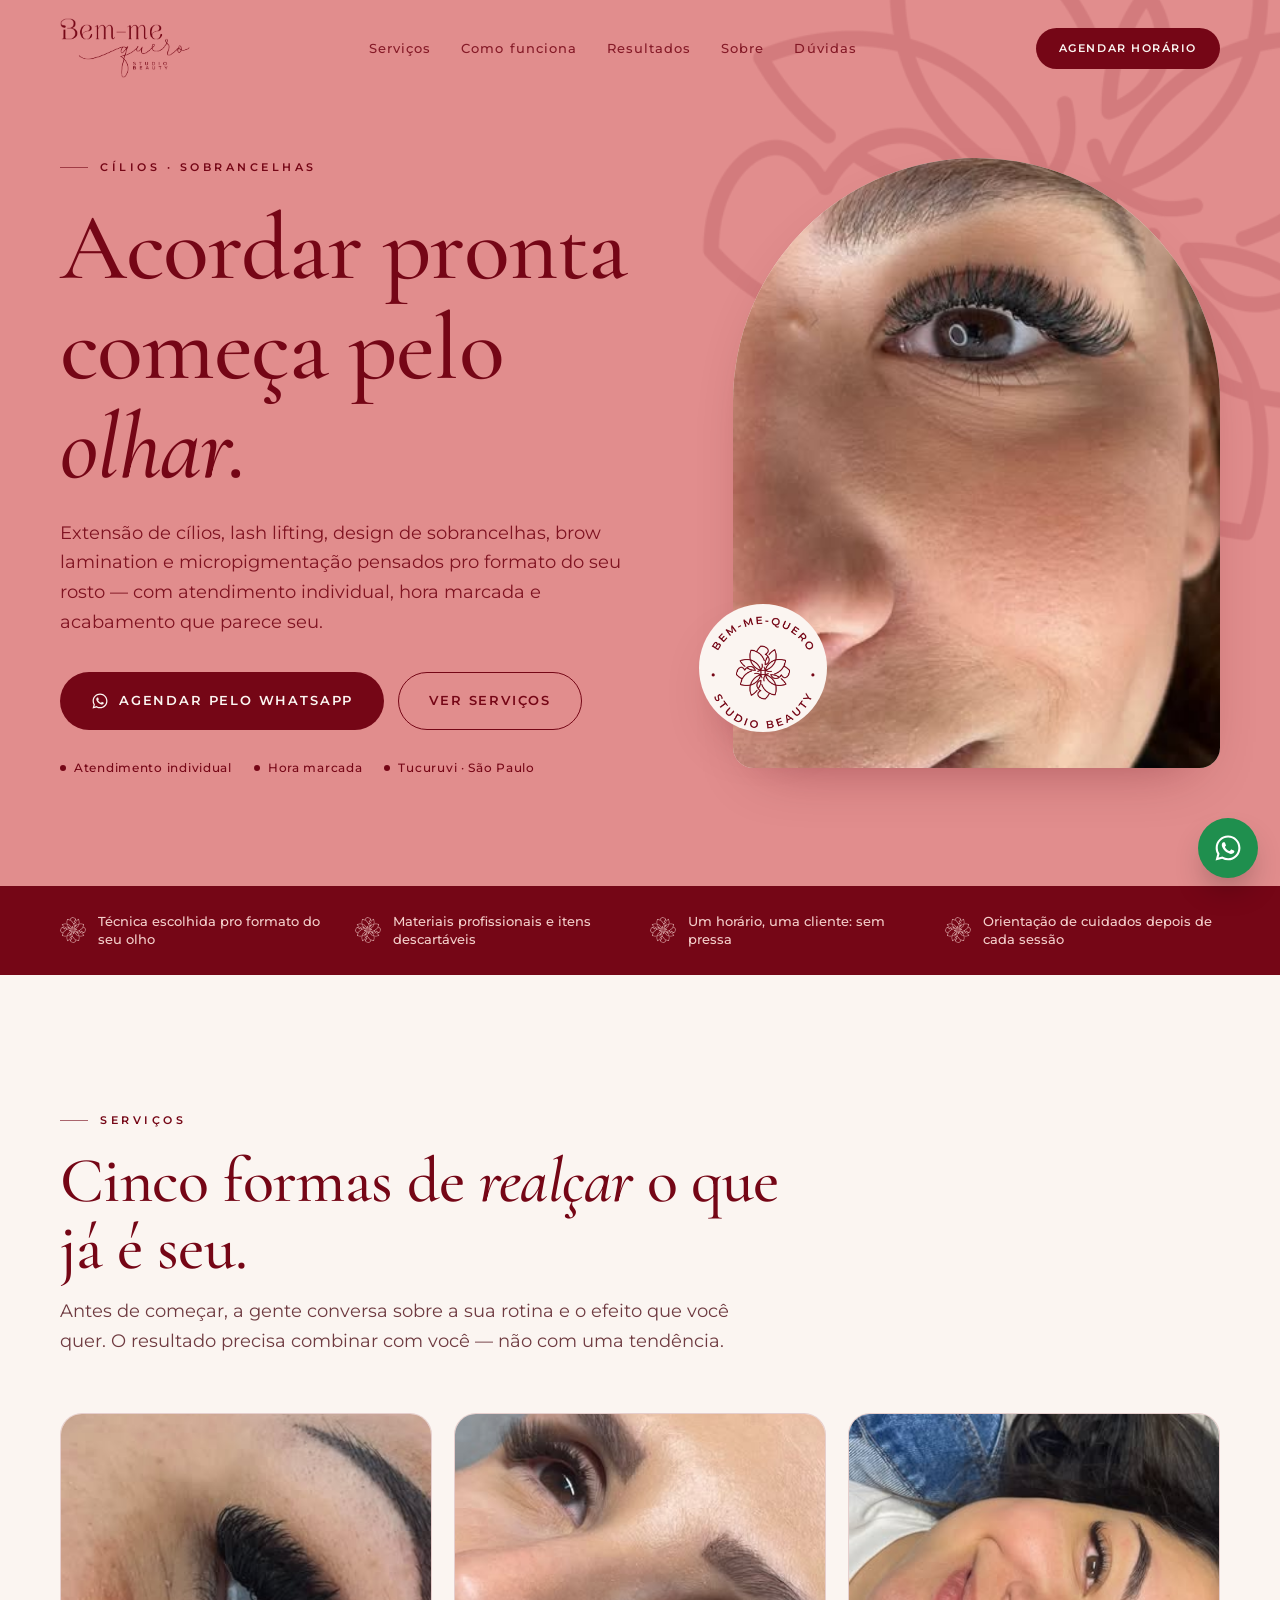
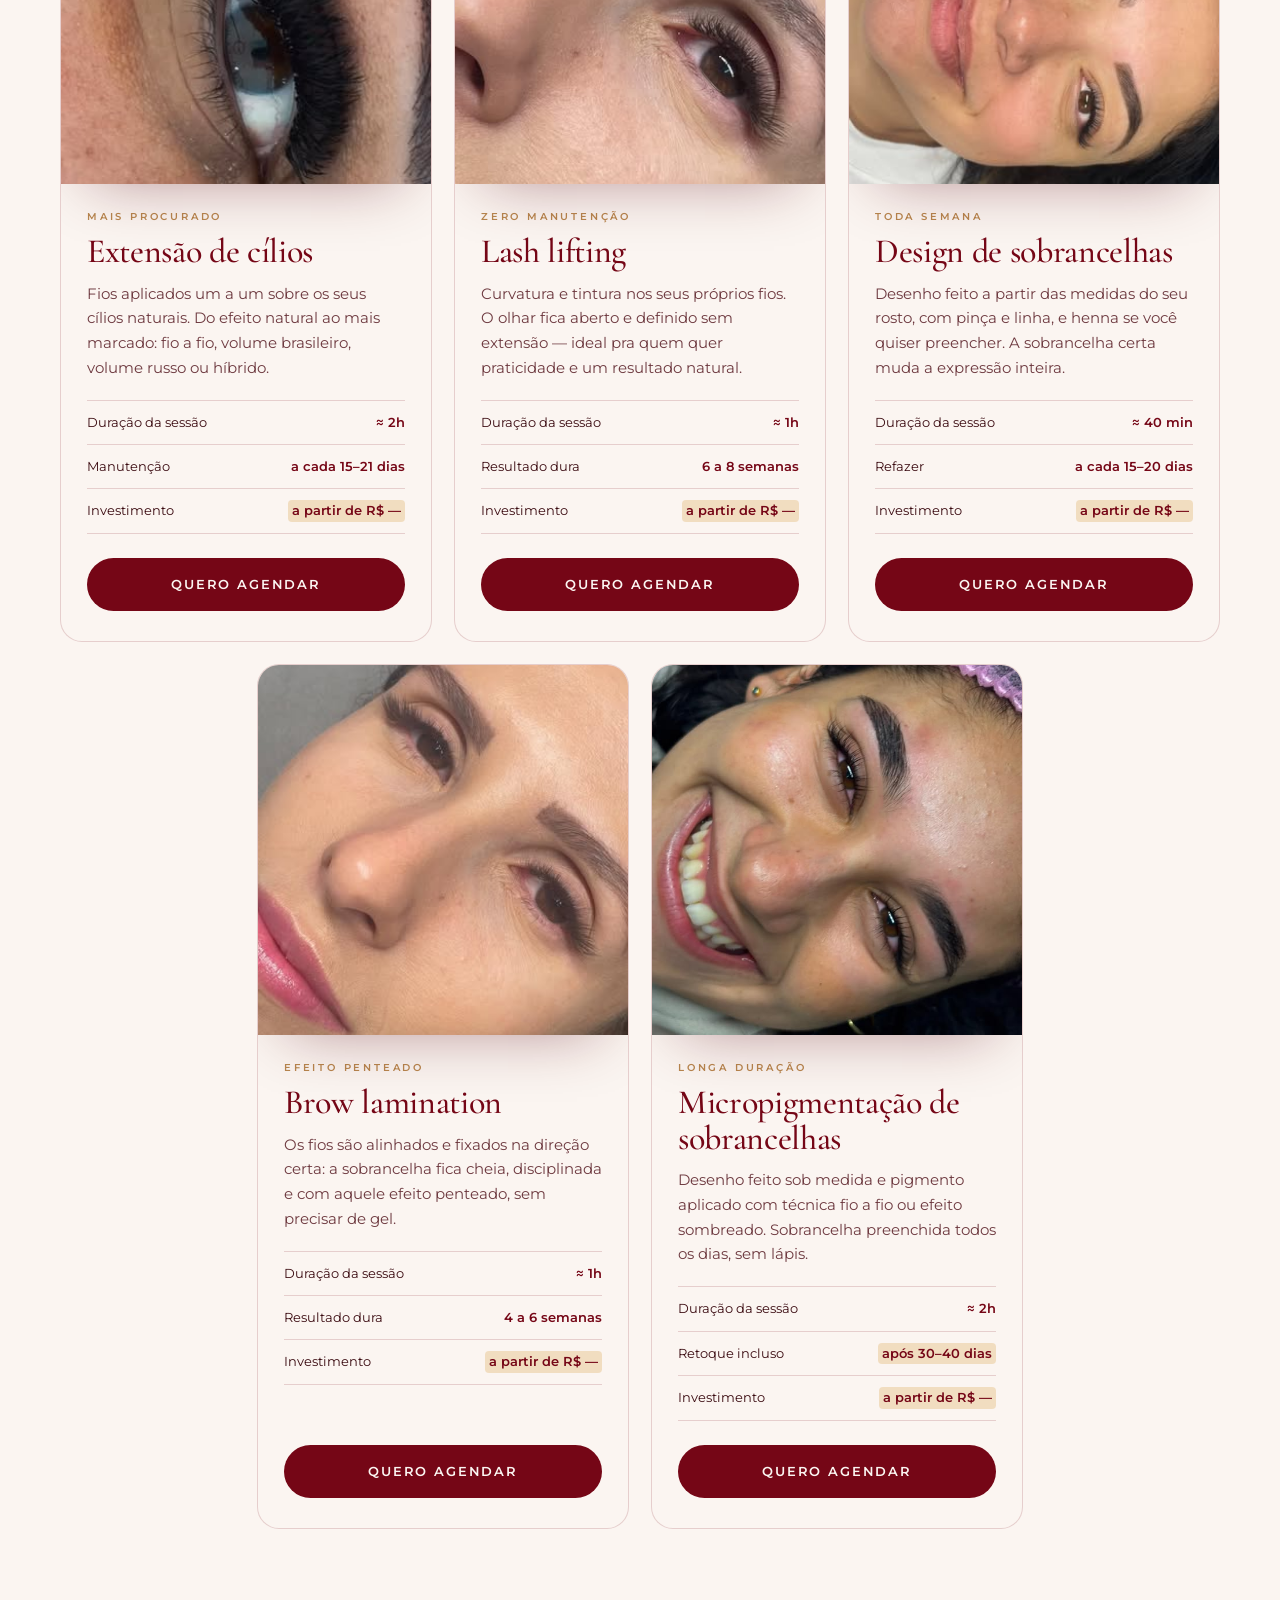
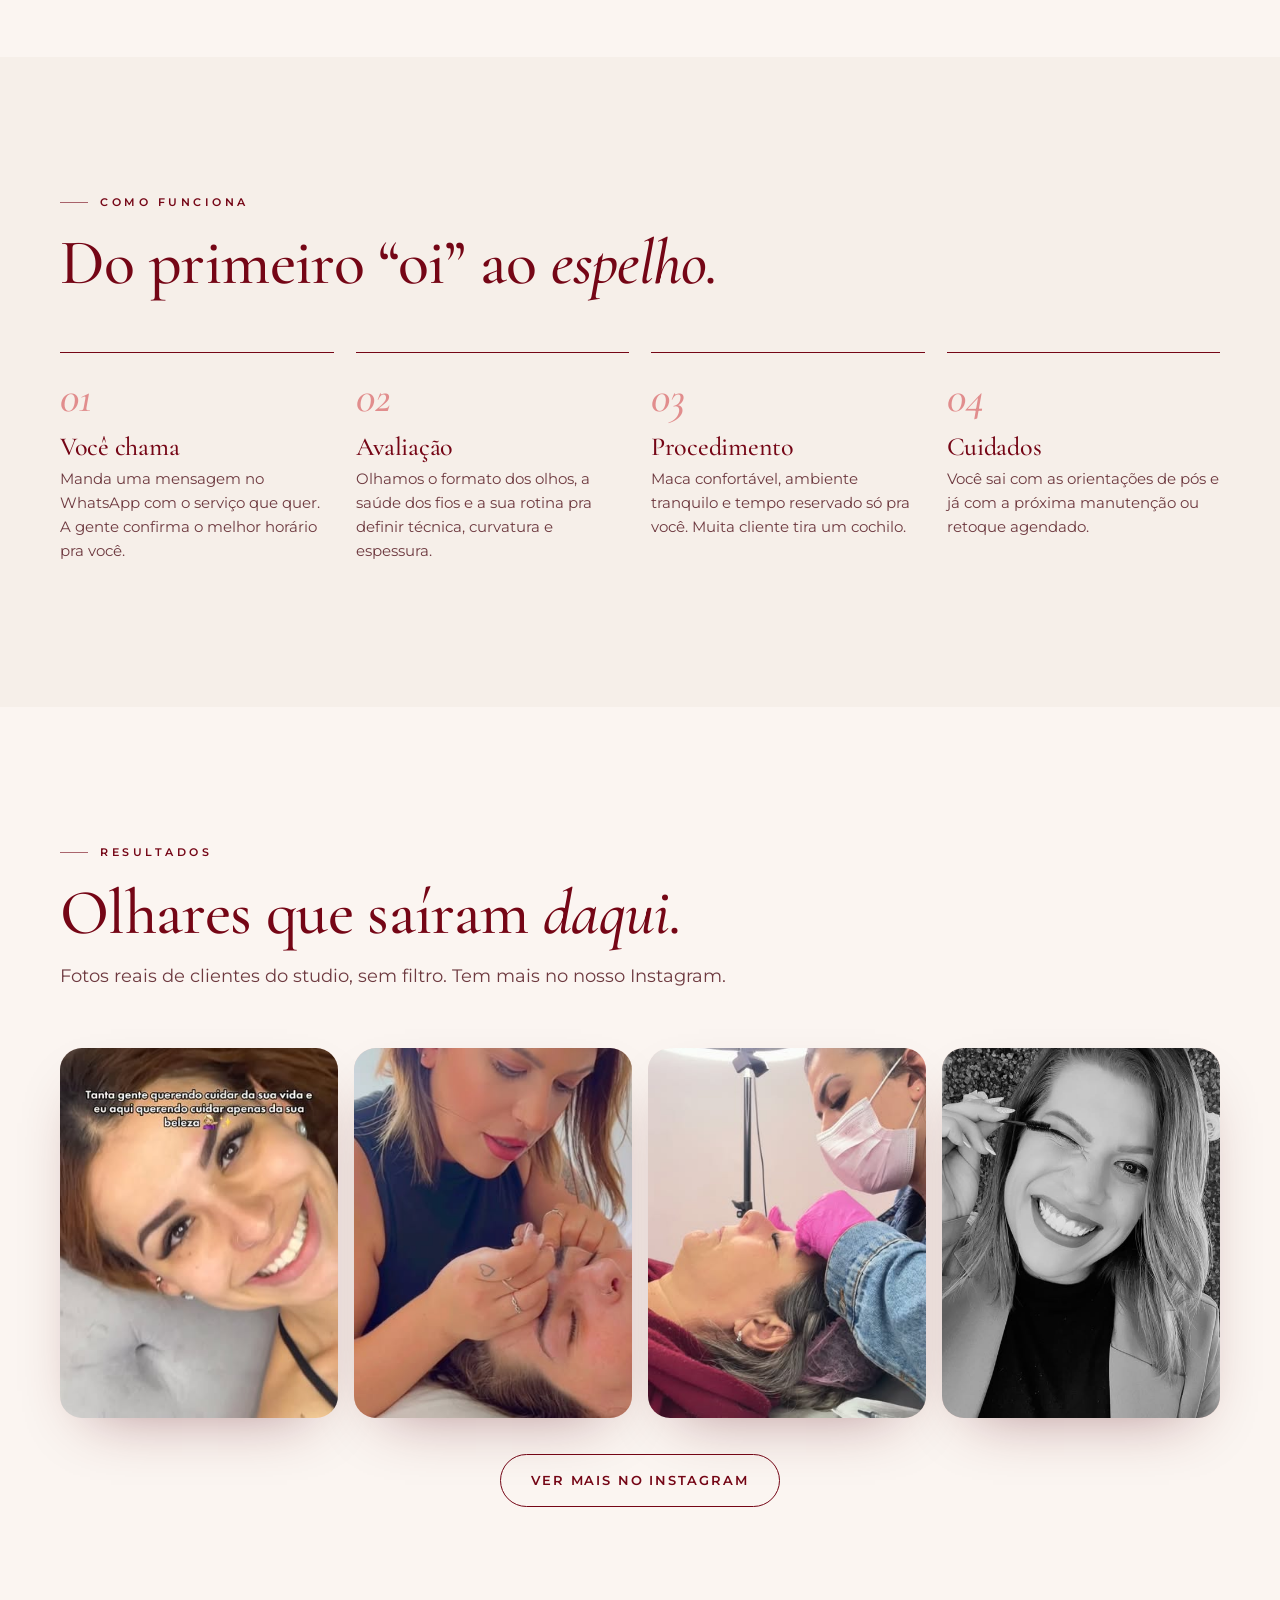
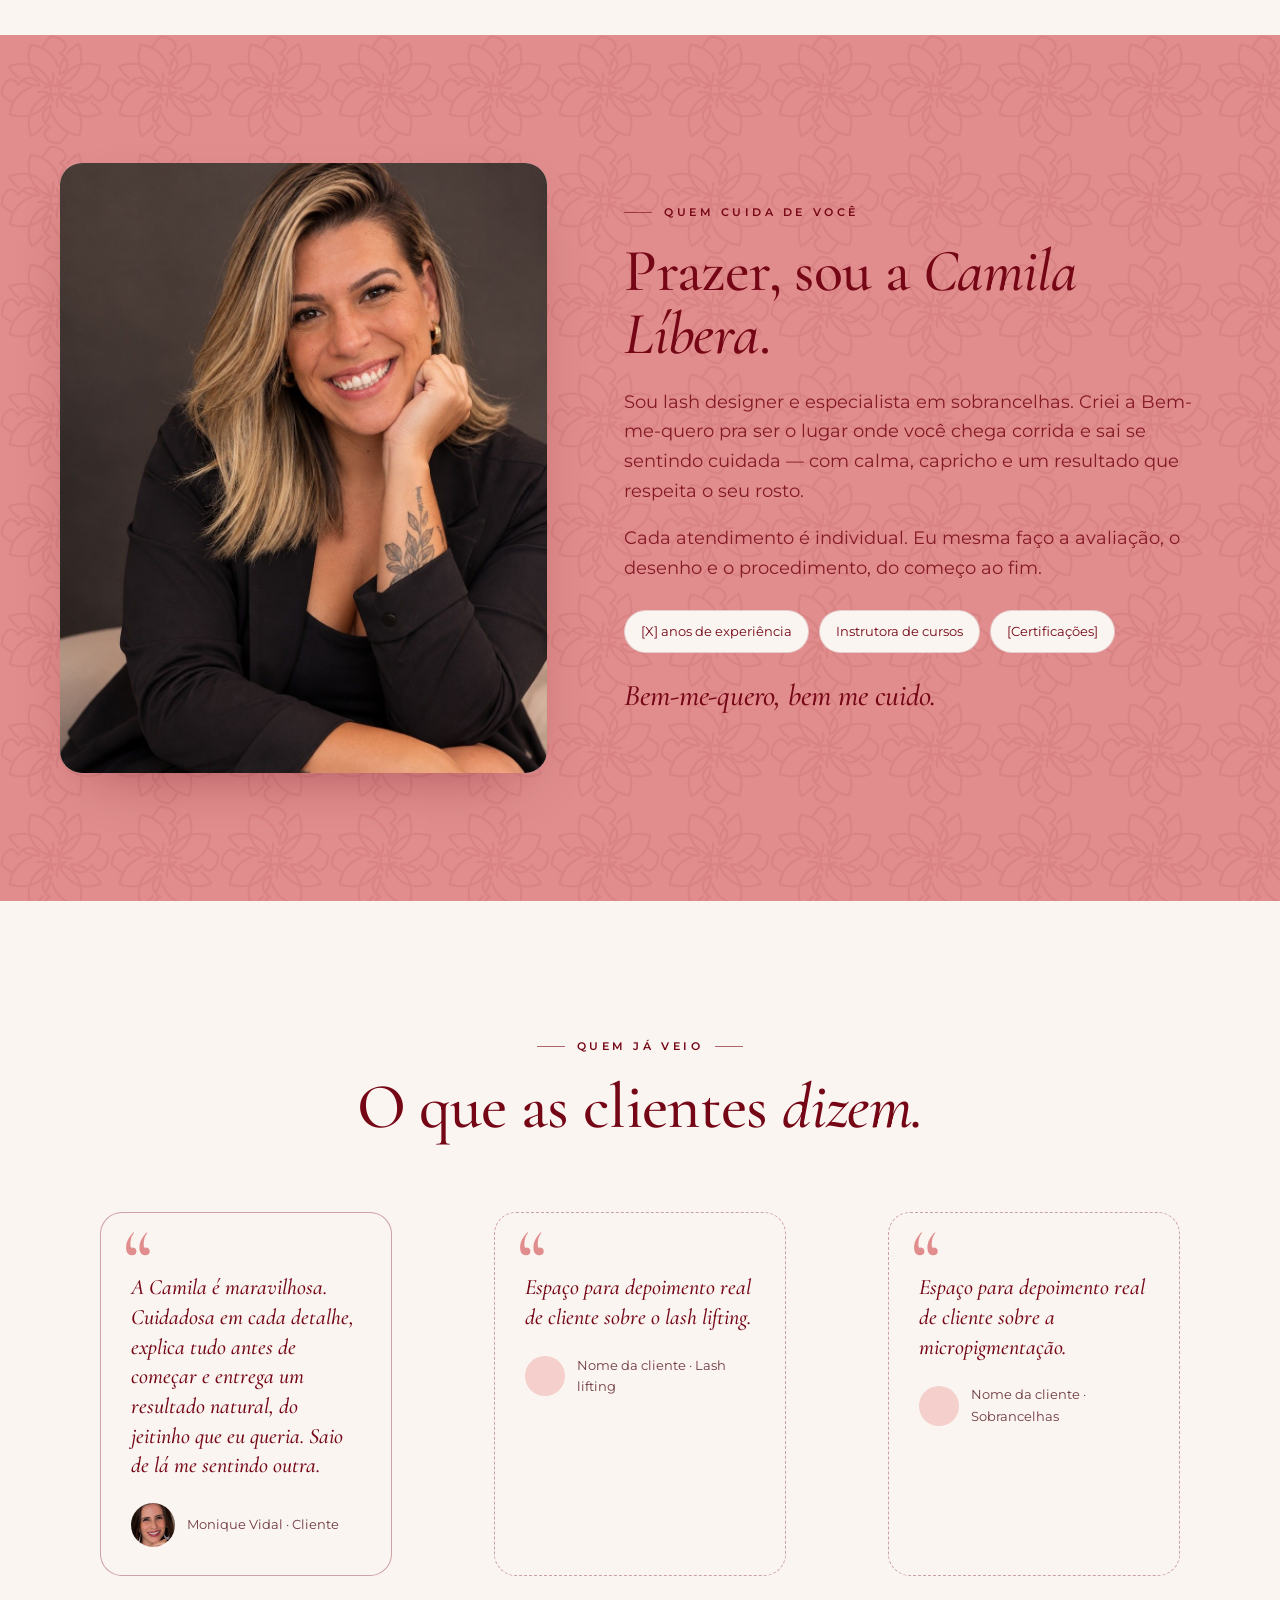
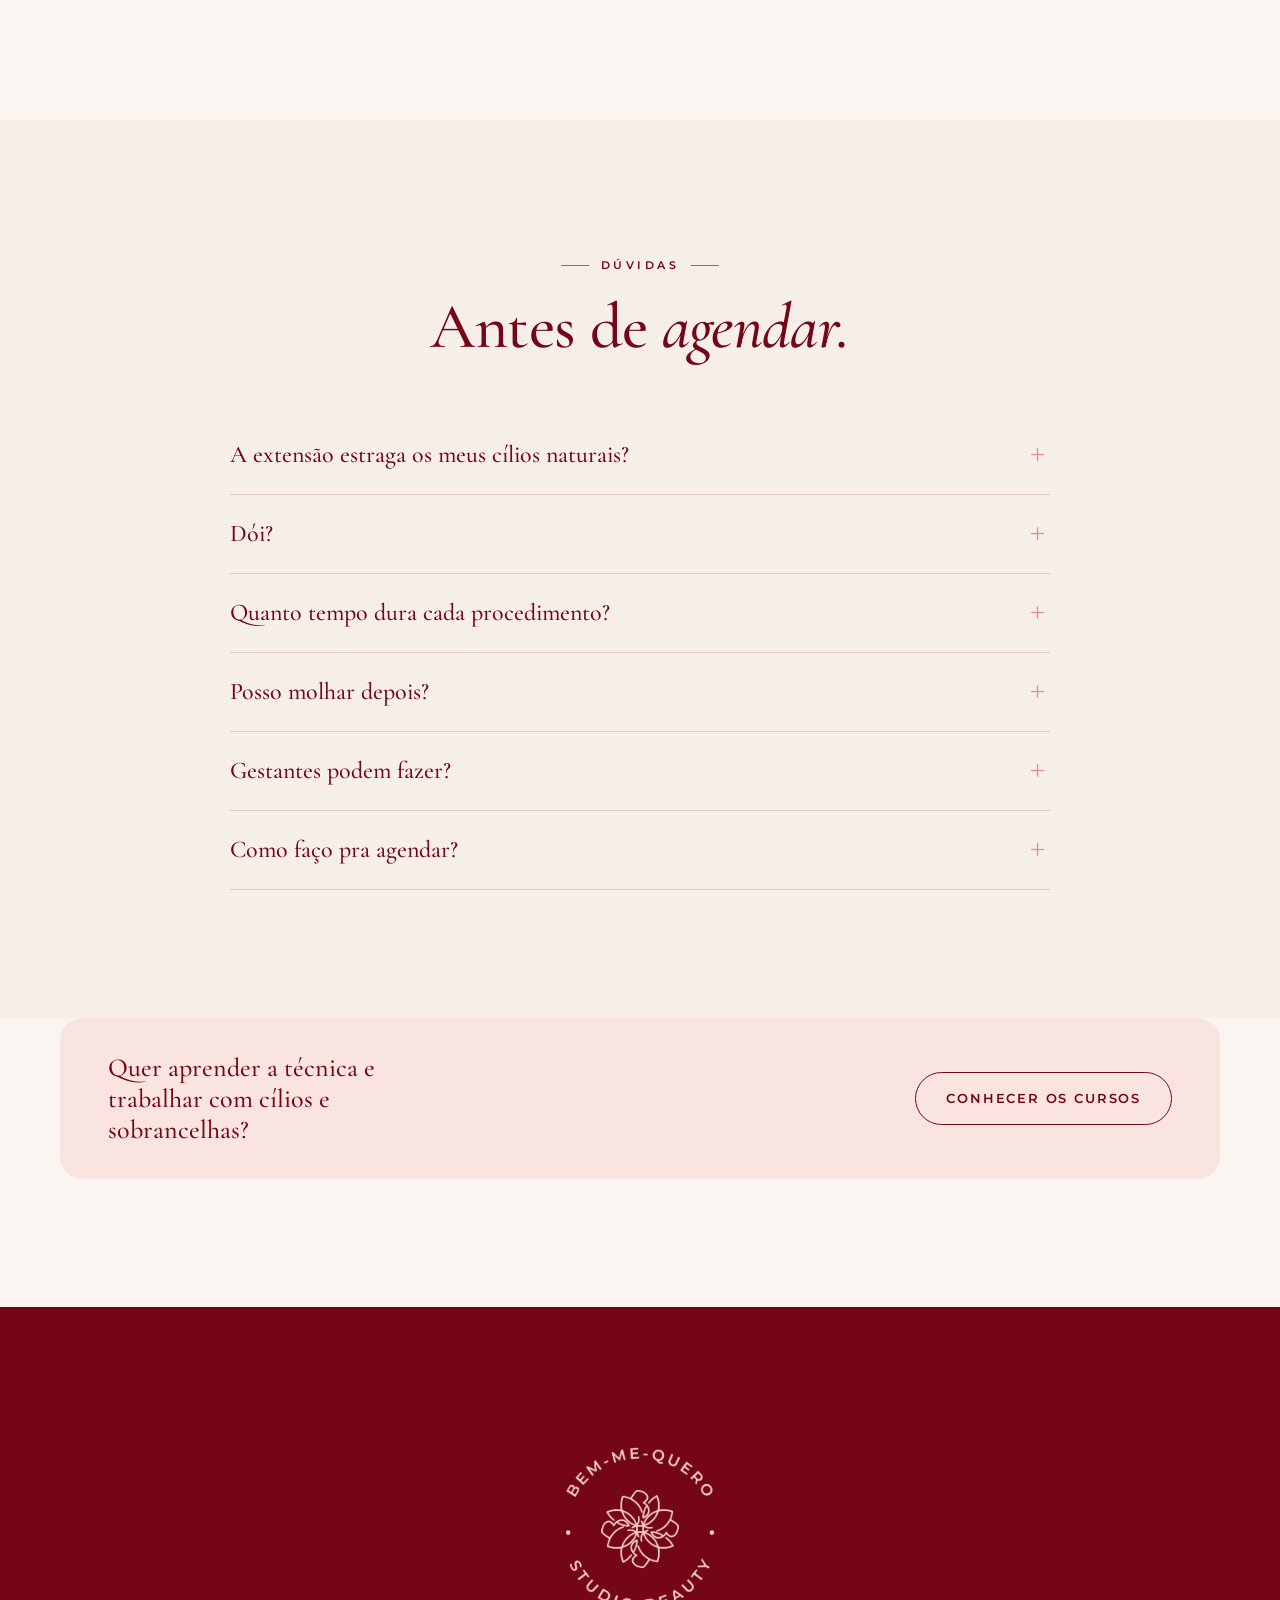
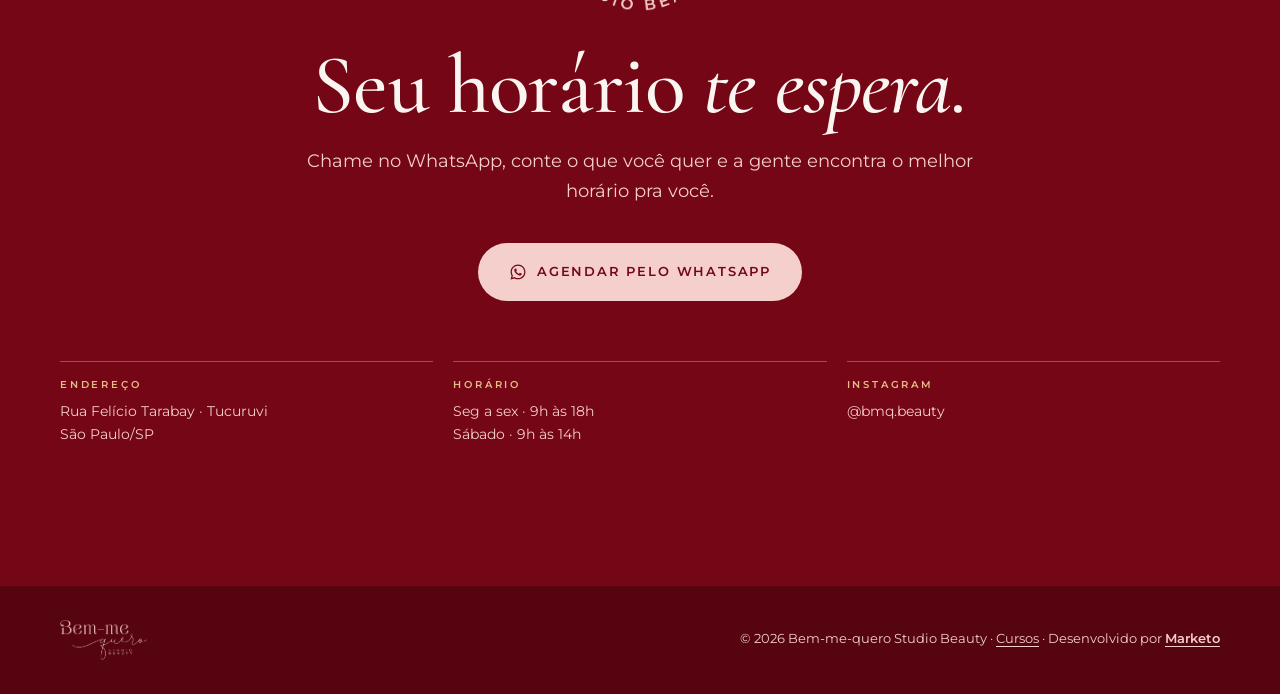
==== commit e4125988: "Foto da Monique Vidal no depoimento Co-Authored-By: Claude Opus 5.5 <noreply@anthropic.com>" ====
--- a/index.html
+++ b/index.html
@@ -239,7 +239,7 @@
       </div>
       <!-- TODO: substituir por depoimentos reais (print do Google/Instagram/WhatsApp, com autorização) -->
       <div class="quotes">
-        <blockquote class="quote quote--real reveal"><p>A Camila é maravilhosa. Cuidadosa em cada detalhe, explica tudo antes de começar e entrega um resultado natural, do jeitinho que eu queria. Saio de lá me sentindo outra.</p><footer><i></i>Monique Vidal · Cliente</footer></blockquote>
+        <blockquote class="quote quote--real reveal"><p>A Camila é maravilhosa. Cuidadosa em cada detalhe, explica tudo antes de começar e entrega um resultado natural, do jeitinho que eu queria. Saio de lá me sentindo outra.</p><footer><img class="avatar" src="assets/fotos/monique-vidal.jpg" alt="Monique Vidal" loading="lazy">Monique Vidal · Cliente</footer></blockquote>
         <blockquote class="quote reveal"><p>Espaço para depoimento real de cliente sobre o lash lifting.</p><footer><i></i>Nome da cliente · Lash lifting</footer></blockquote>
         <blockquote class="quote reveal"><p>Espaço para depoimento real de cliente sobre a micropigmentação.</p><footer><i></i>Nome da cliente · Sobrancelhas</footer></blockquote>
       </div>
--- a/styles.css
+++ b/styles.css
@@ -396,3 +396,4 @@
 .card .ph--foto { aspect-ratio: 1; }
 .quote--real { border-style: solid; }
 .footer a[href*="marketo"] { font-weight: 600; }
+.quote footer .avatar { width: 44px; height: 44px; border-radius: 50%; object-fit: cover; flex: none; }
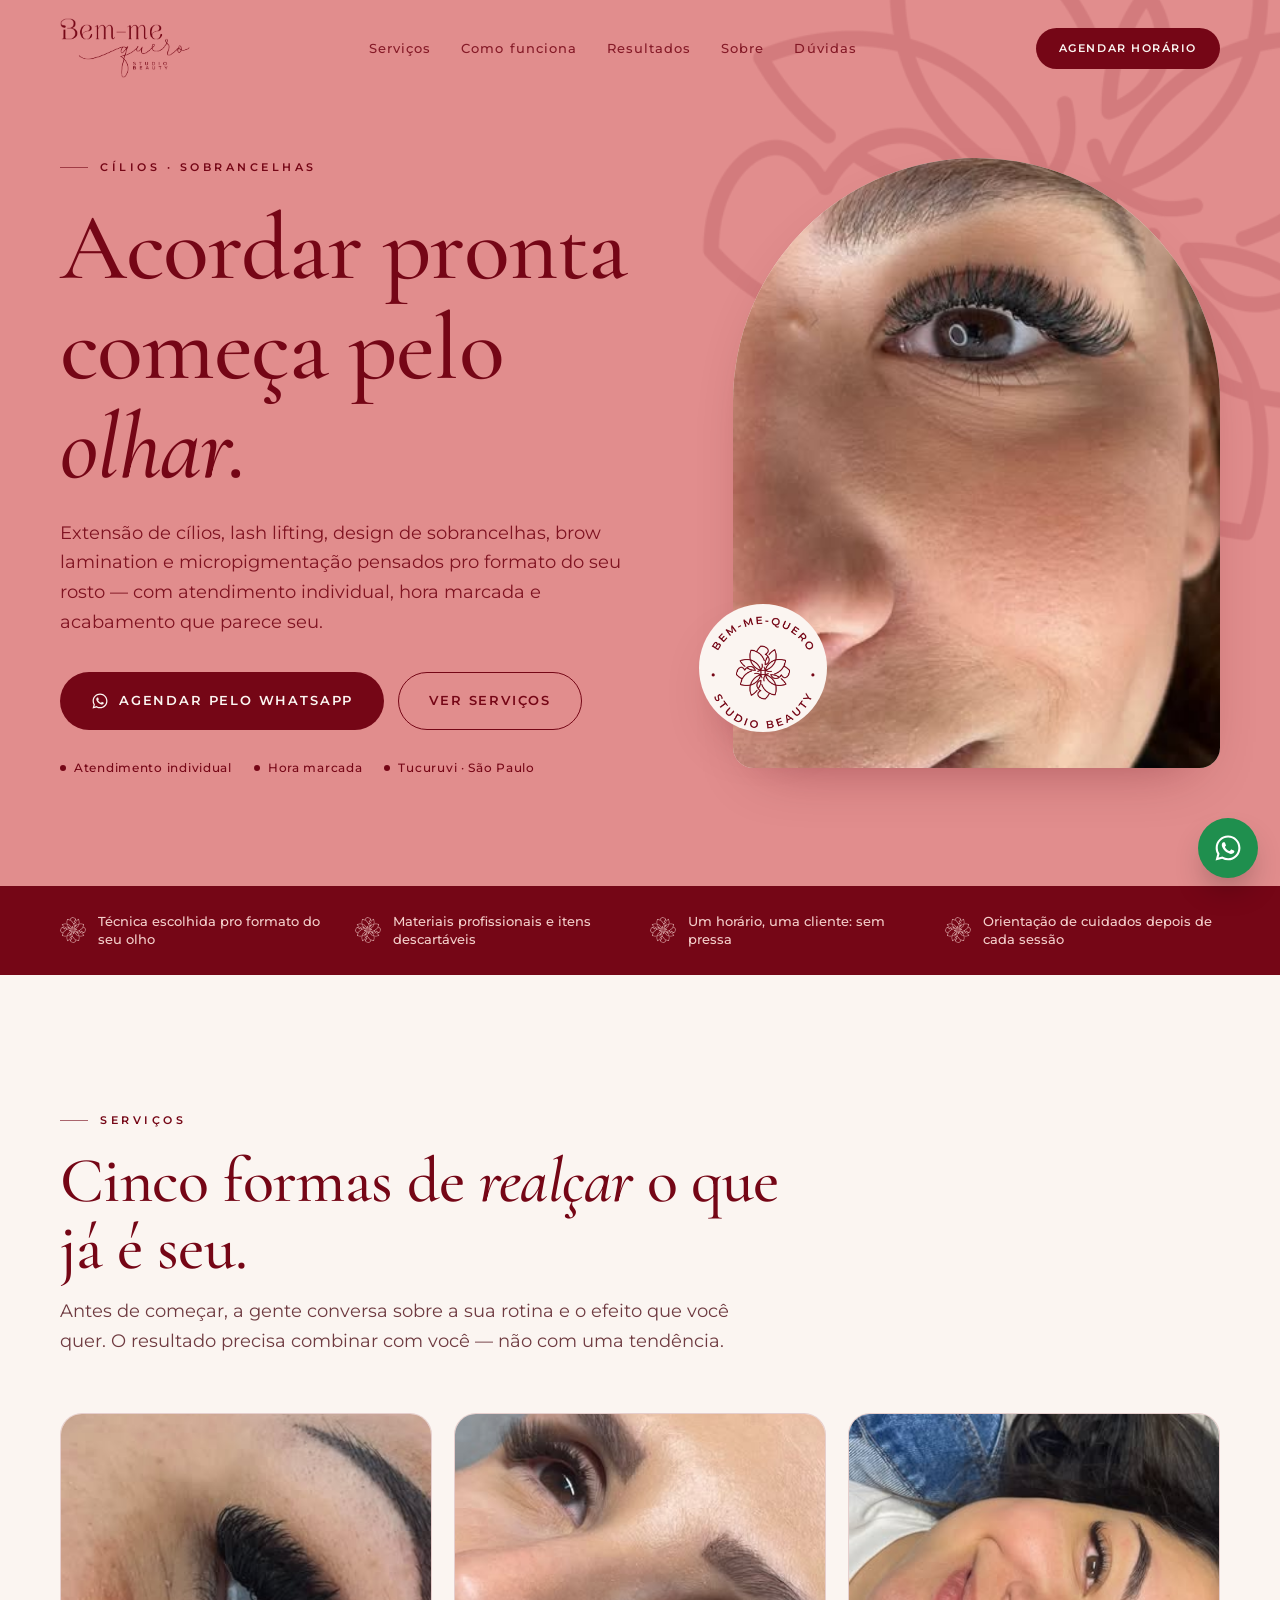
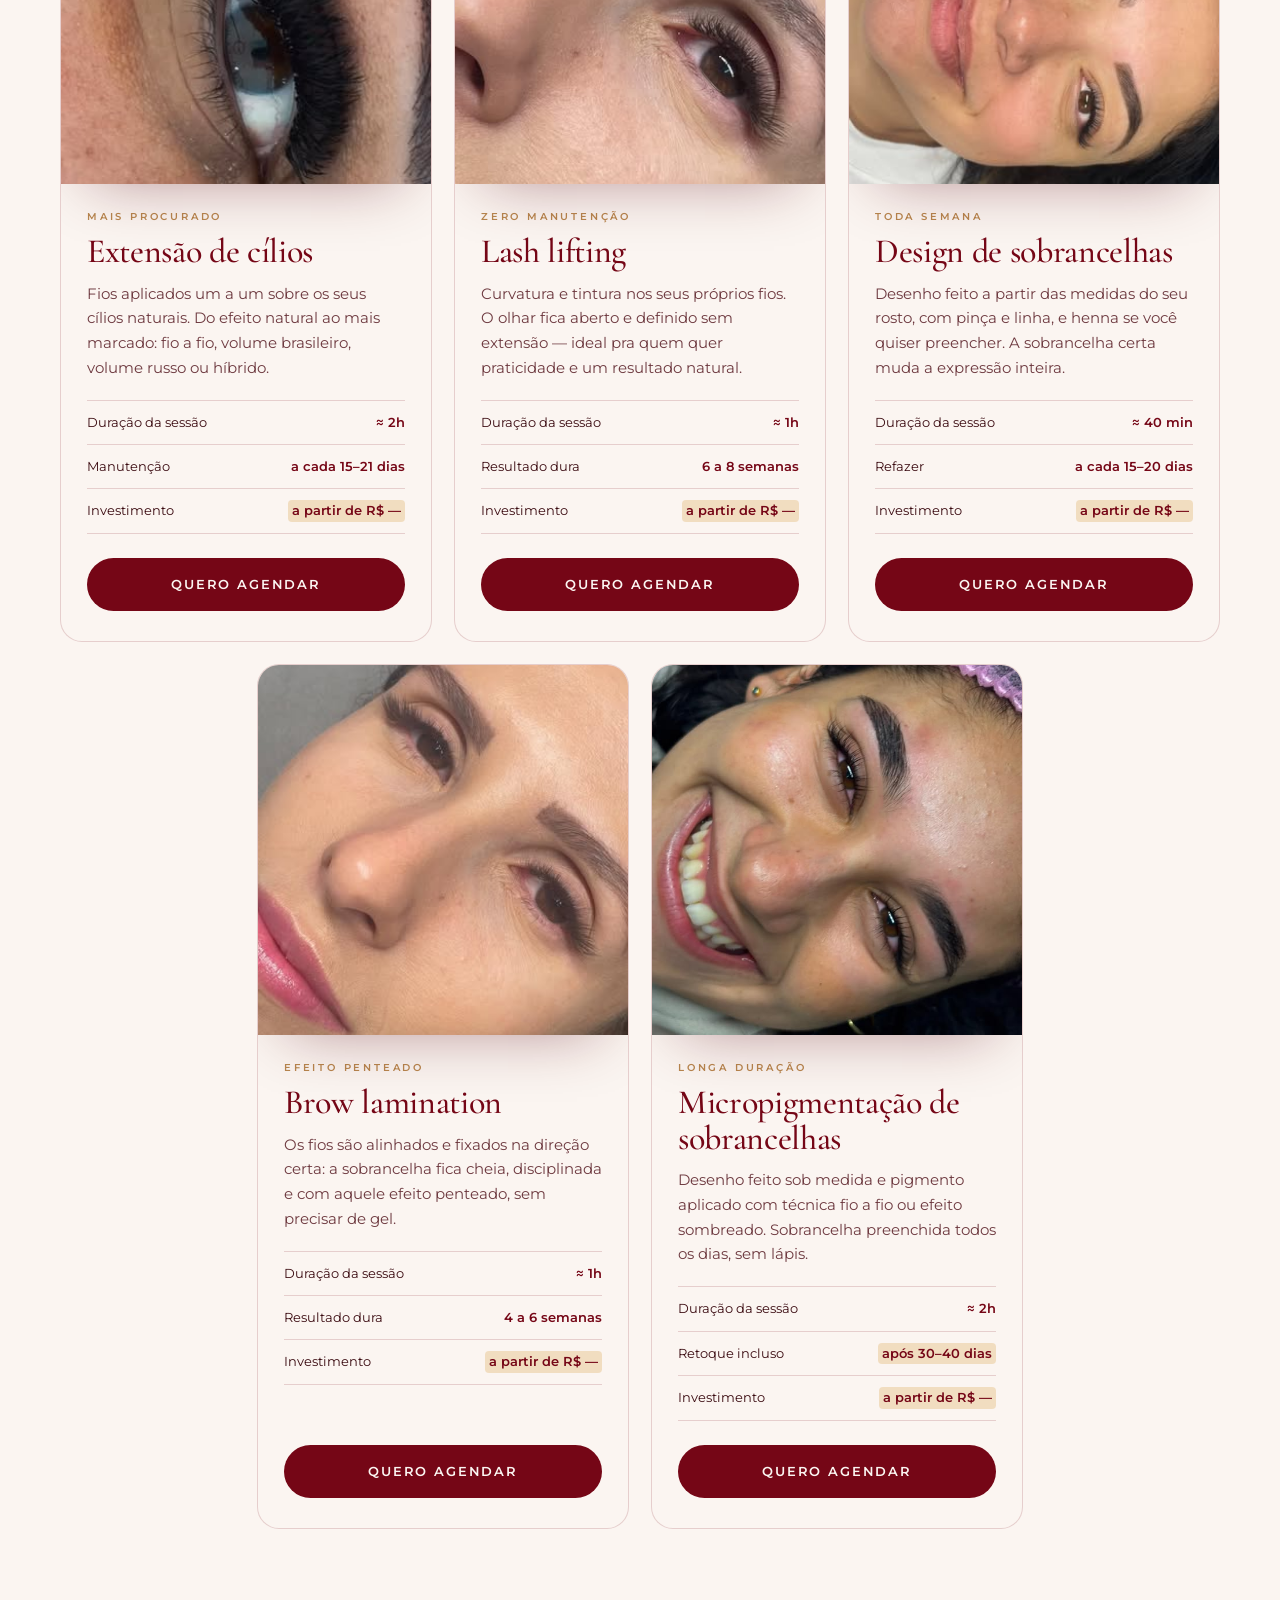
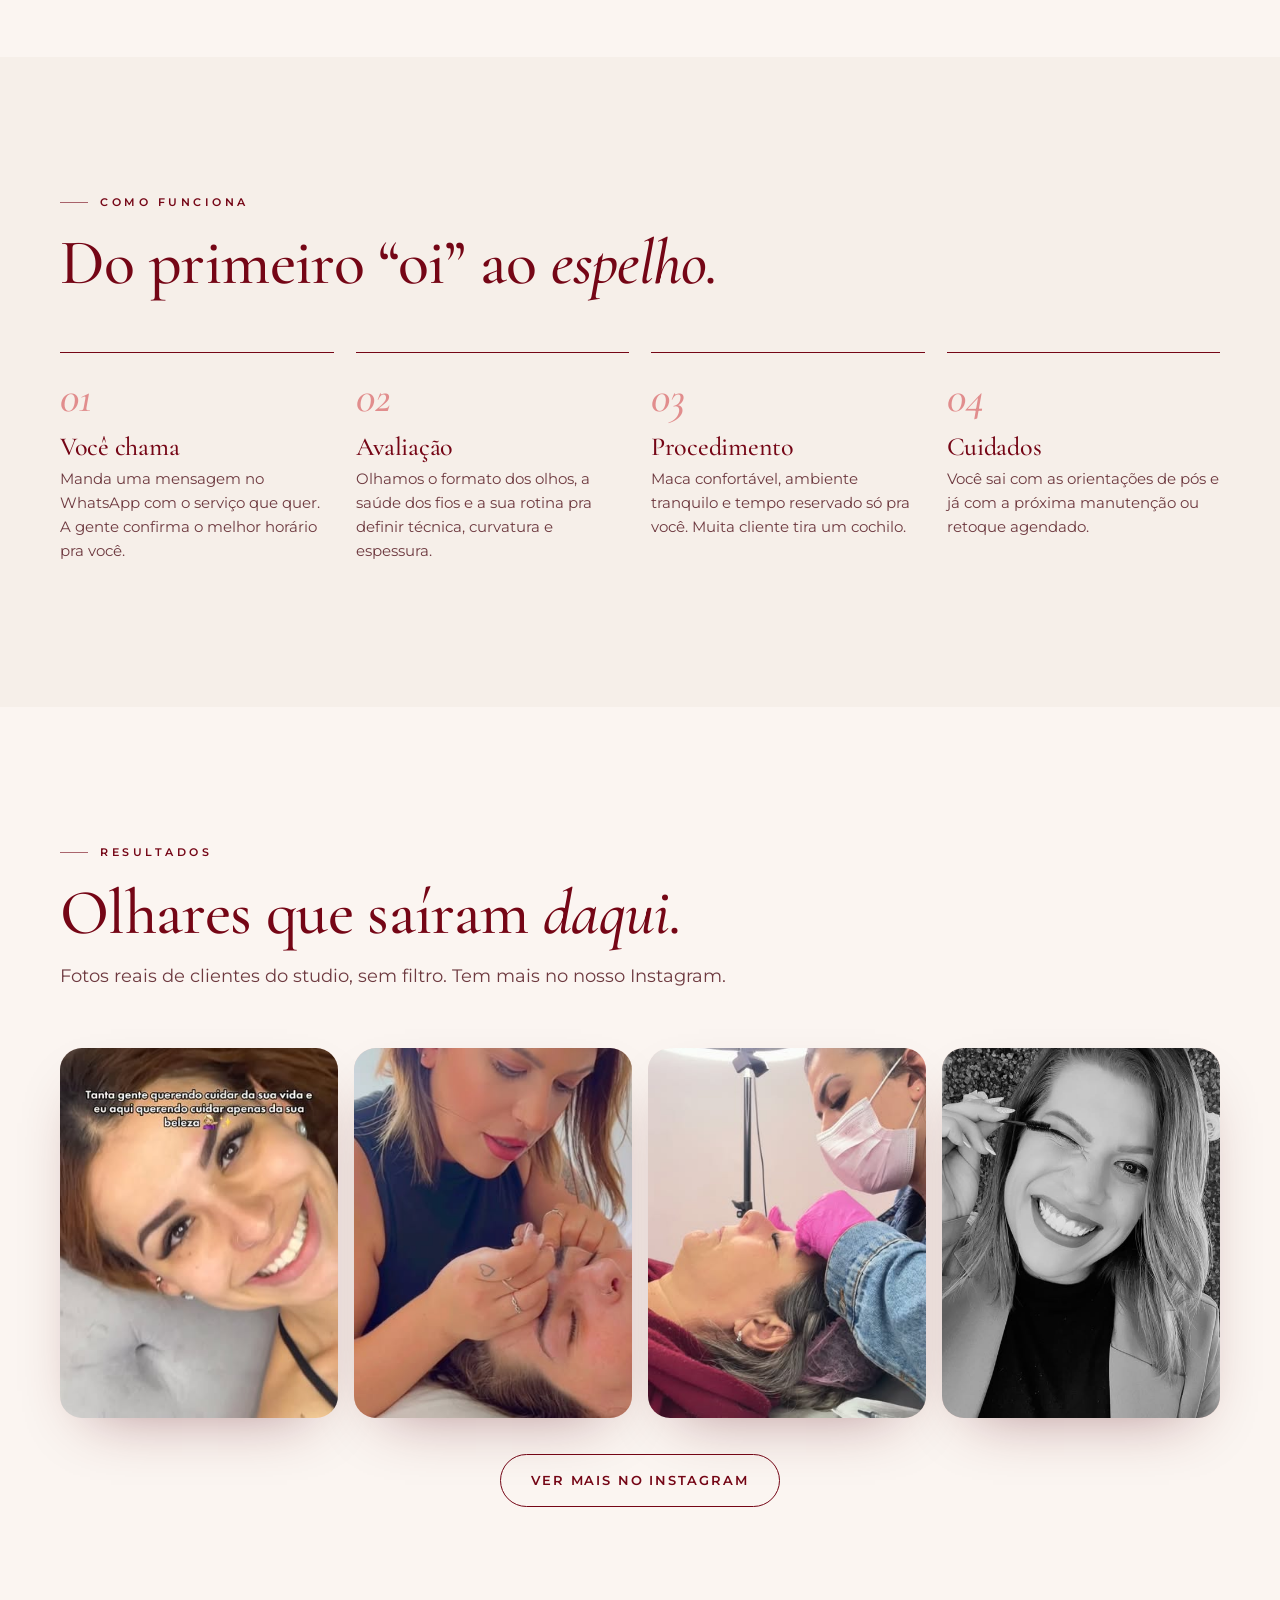
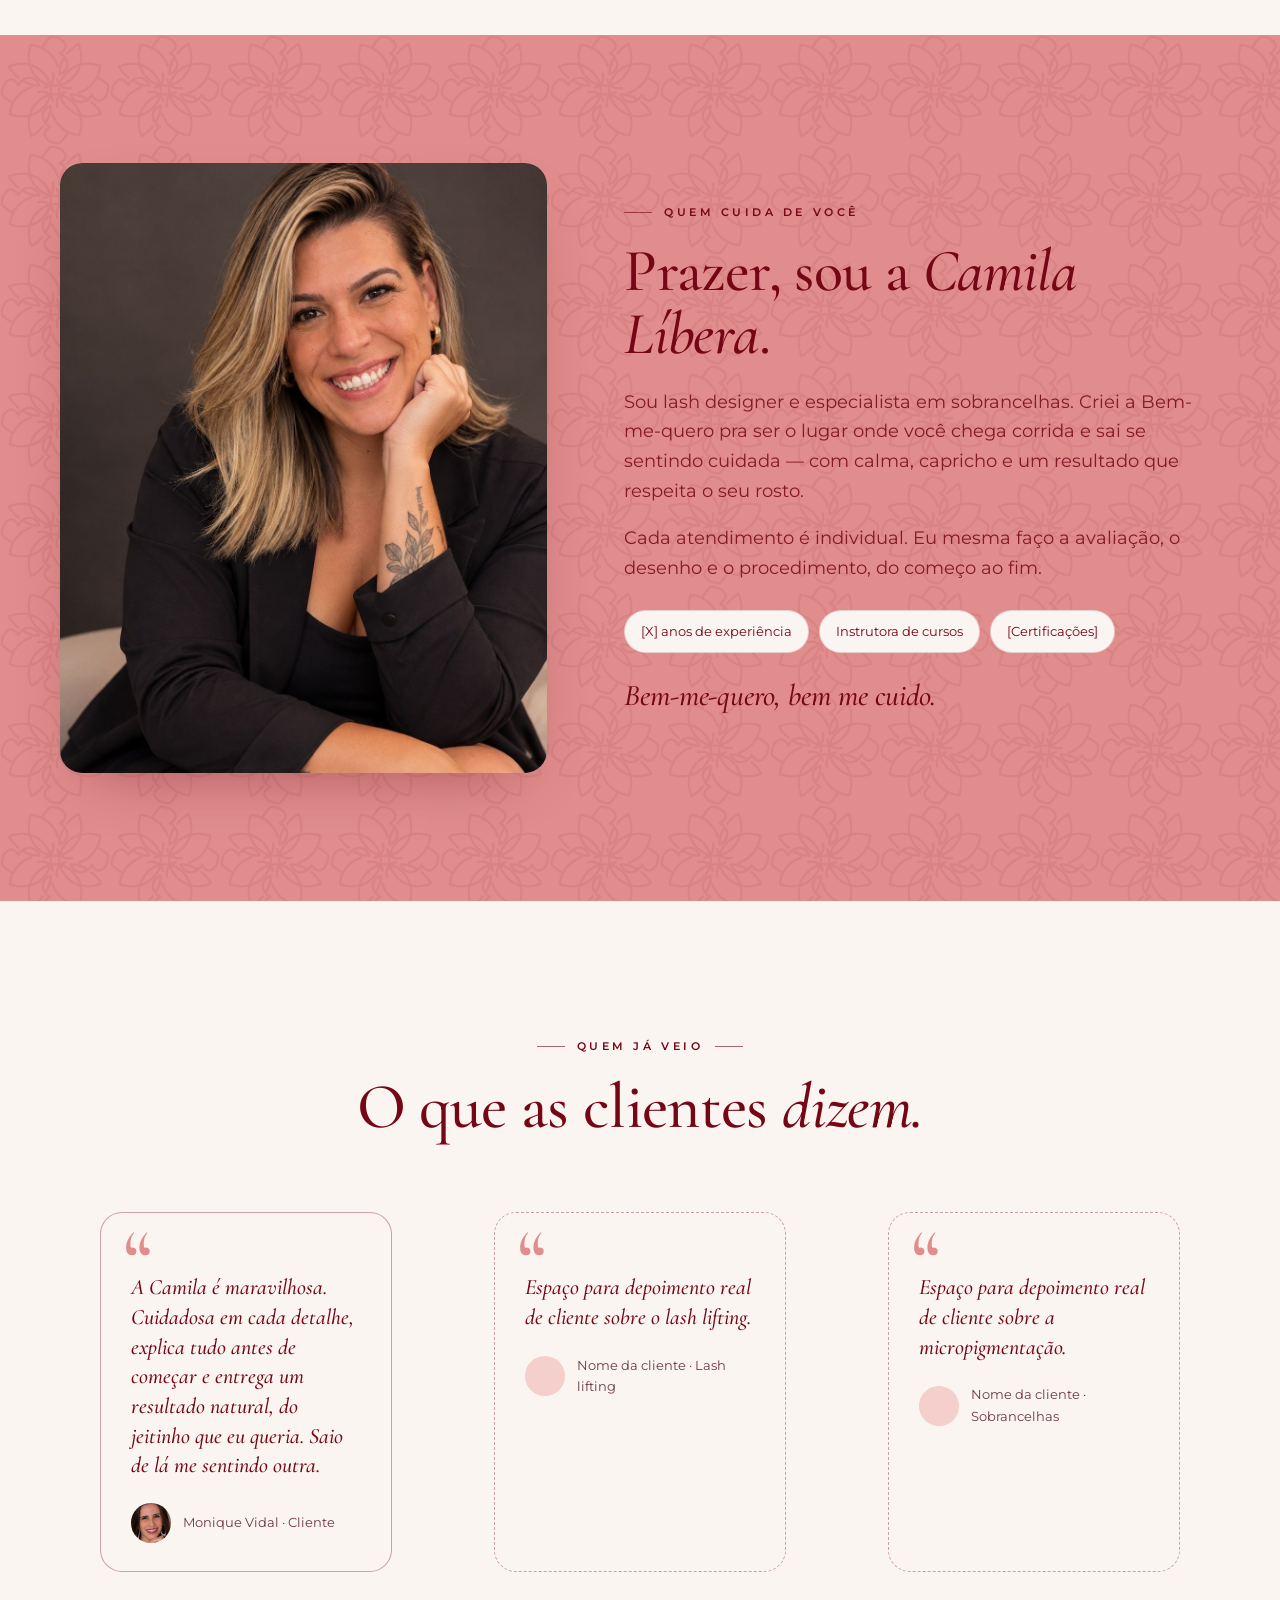
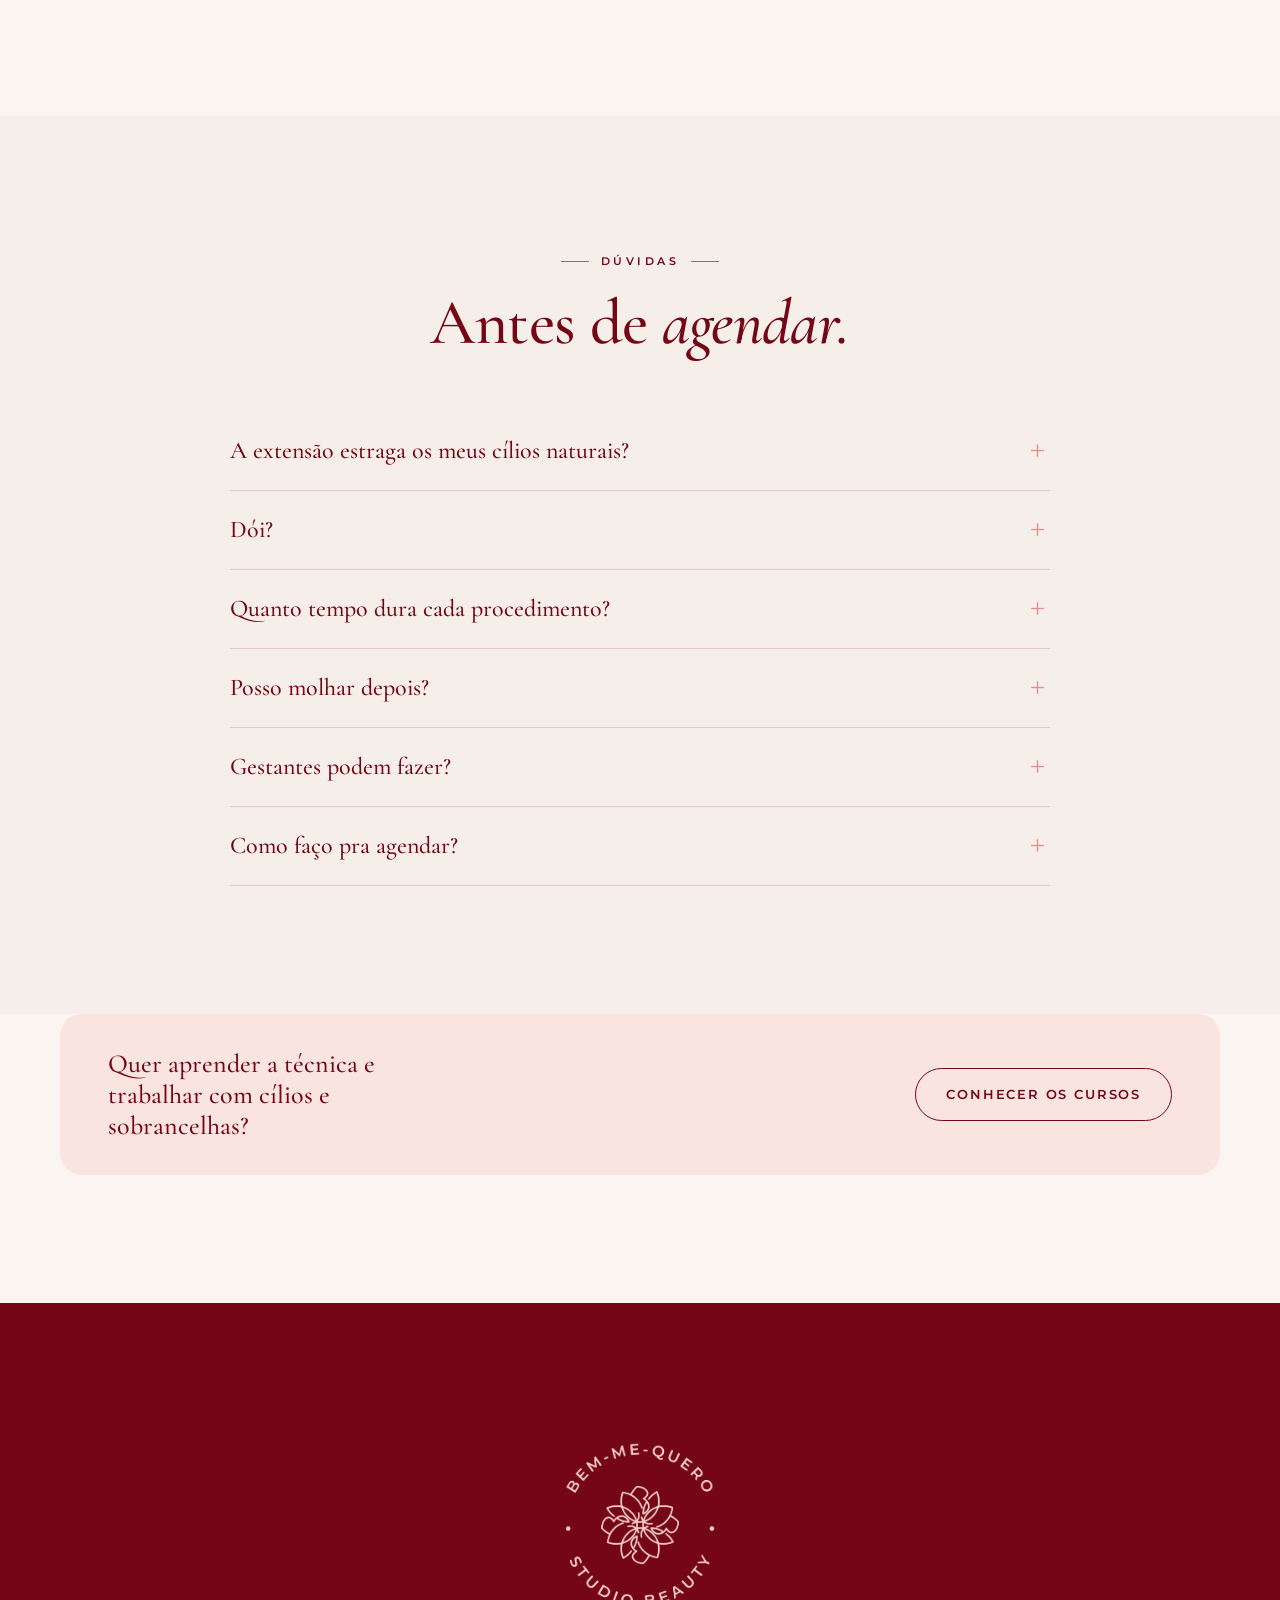
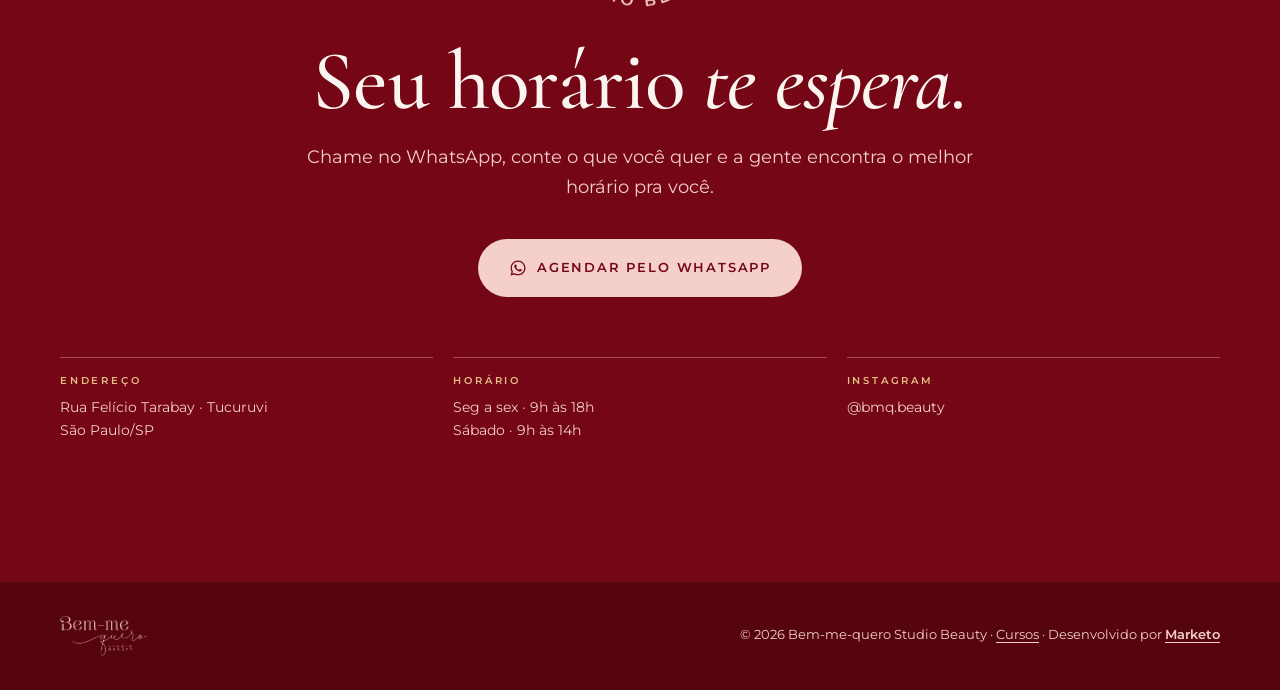
==== commit f9dc8990: "Avatar do depoimento com 40px Co-Authored-By: Claude Opus 5.5 <noreply@anthropic.com>" ====
--- a/index.html
+++ b/index.html
@@ -13,7 +13,7 @@
   <link rel="preconnect" href="https://fonts.googleapis.com">
   <link rel="preconnect" href="https://fonts.gstatic.com" crossorigin>
   <link href="https://fonts.googleapis.com/css2?family=Cormorant+Garamond:ital,wght@0,500;0,600;1,500&family=Montserrat:wght@400;500;600&display=swap" rel="stylesheet">
-  <link rel="stylesheet" href="styles.css">
+  <link rel="stylesheet" href="styles.css?v=5">
 </head>
 <body>
 
@@ -239,7 +239,7 @@
       </div>
       <!-- TODO: substituir por depoimentos reais (print do Google/Instagram/WhatsApp, com autorização) -->
       <div class="quotes">
-        <blockquote class="quote quote--real reveal"><p>A Camila é maravilhosa. Cuidadosa em cada detalhe, explica tudo antes de começar e entrega um resultado natural, do jeitinho que eu queria. Saio de lá me sentindo outra.</p><footer><img class="avatar" src="assets/fotos/monique-vidal.jpg" alt="Monique Vidal" loading="lazy">Monique Vidal · Cliente</footer></blockquote>
+        <blockquote class="quote quote--real reveal"><p>A Camila é maravilhosa. Cuidadosa em cada detalhe, explica tudo antes de começar e entrega um resultado natural, do jeitinho que eu queria. Saio de lá me sentindo outra.</p><footer><img class="avatar" width="40" height="40" style="width:40px;height:40px;border-radius:50%;object-fit:cover;flex:none" src="assets/fotos/monique-vidal.jpg" alt="Monique Vidal" loading="lazy">Monique Vidal · Cliente</footer></blockquote>
         <blockquote class="quote reveal"><p>Espaço para depoimento real de cliente sobre o lash lifting.</p><footer><i></i>Nome da cliente · Lash lifting</footer></blockquote>
         <blockquote class="quote reveal"><p>Espaço para depoimento real de cliente sobre a micropigmentação.</p><footer><i></i>Nome da cliente · Sobrancelhas</footer></blockquote>
       </div>
@@ -304,6 +304,6 @@
 <a class="fab" data-wa="Olá! Vim pelo site e quero agendar um horário na Bem-me-quero." aria-label="Falar no WhatsApp"><svg><use href="#i-wa"/></svg></a>
 <div class="mbar"><a class="btn btn-primary" data-wa="Olá! Vim pelo site e quero agendar um horário na Bem-me-quero."><svg><use href="#i-wa"/></svg> Agendar pelo WhatsApp</a></div>
 
-<script src="script.js"></script>
+<script src="script.js?v=5"></script>
 </body>
 </html>
--- a/styles.css
+++ b/styles.css
@@ -396,4 +396,4 @@
 .card .ph--foto { aspect-ratio: 1; }
 .quote--real { border-style: solid; }
 .footer a[href*="marketo"] { font-weight: 600; }
-.quote footer .avatar { width: 44px; height: 44px; border-radius: 50%; object-fit: cover; flex: none; }
+.quote footer .avatar { width: 40px; height: 40px; border-radius: 50%; object-fit: cover; flex: none; }
